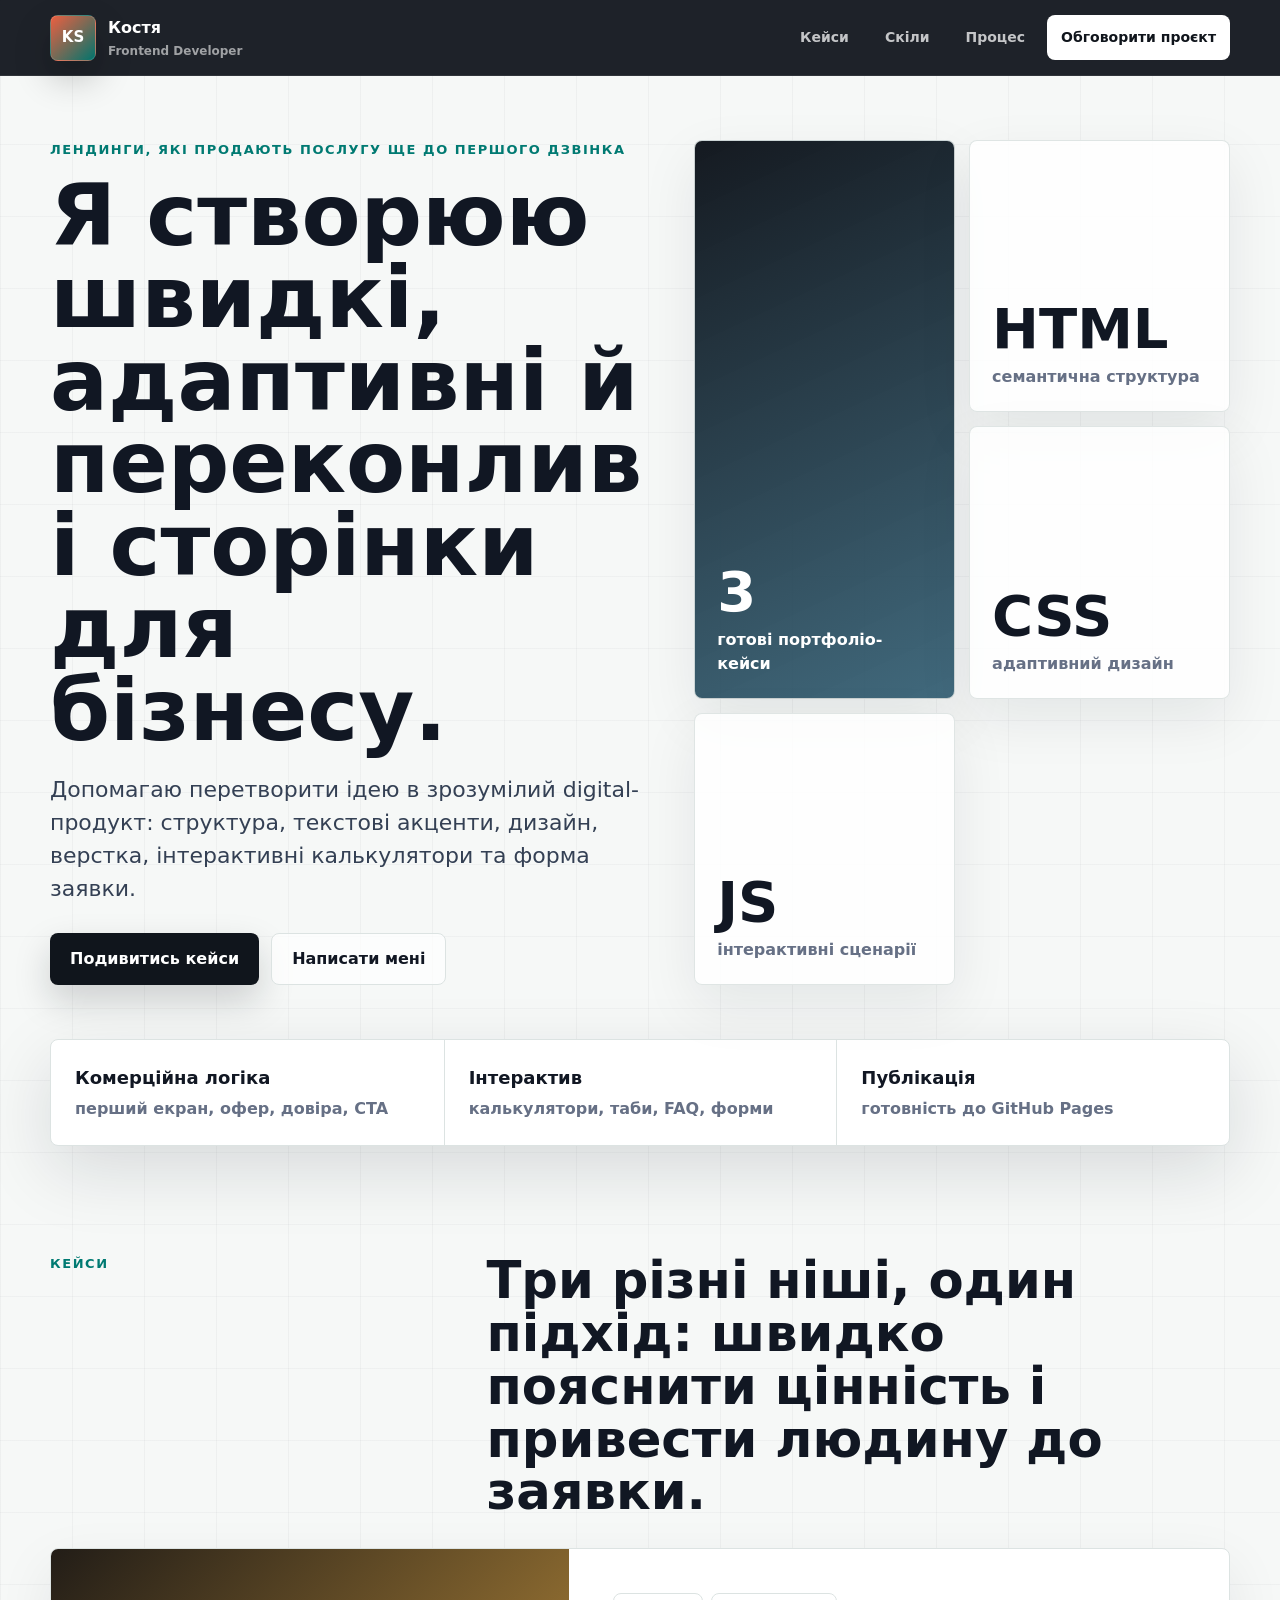
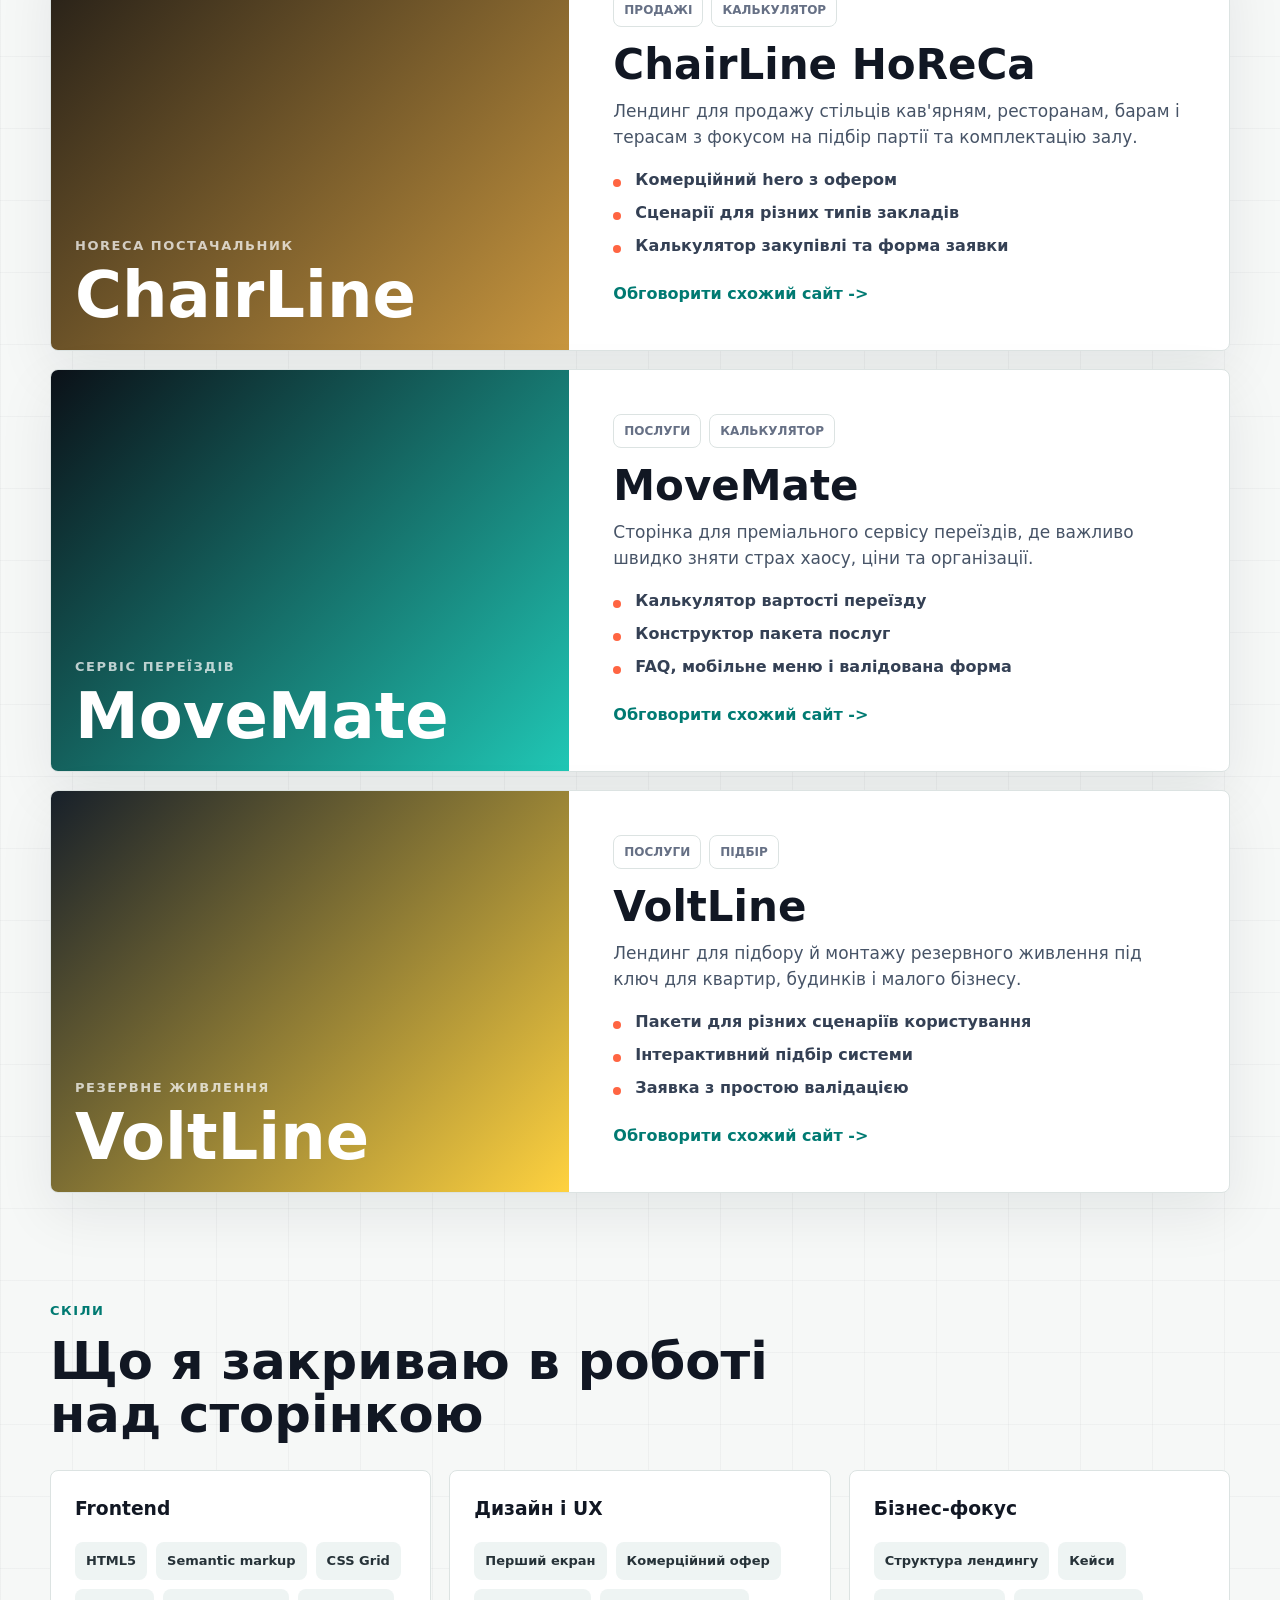
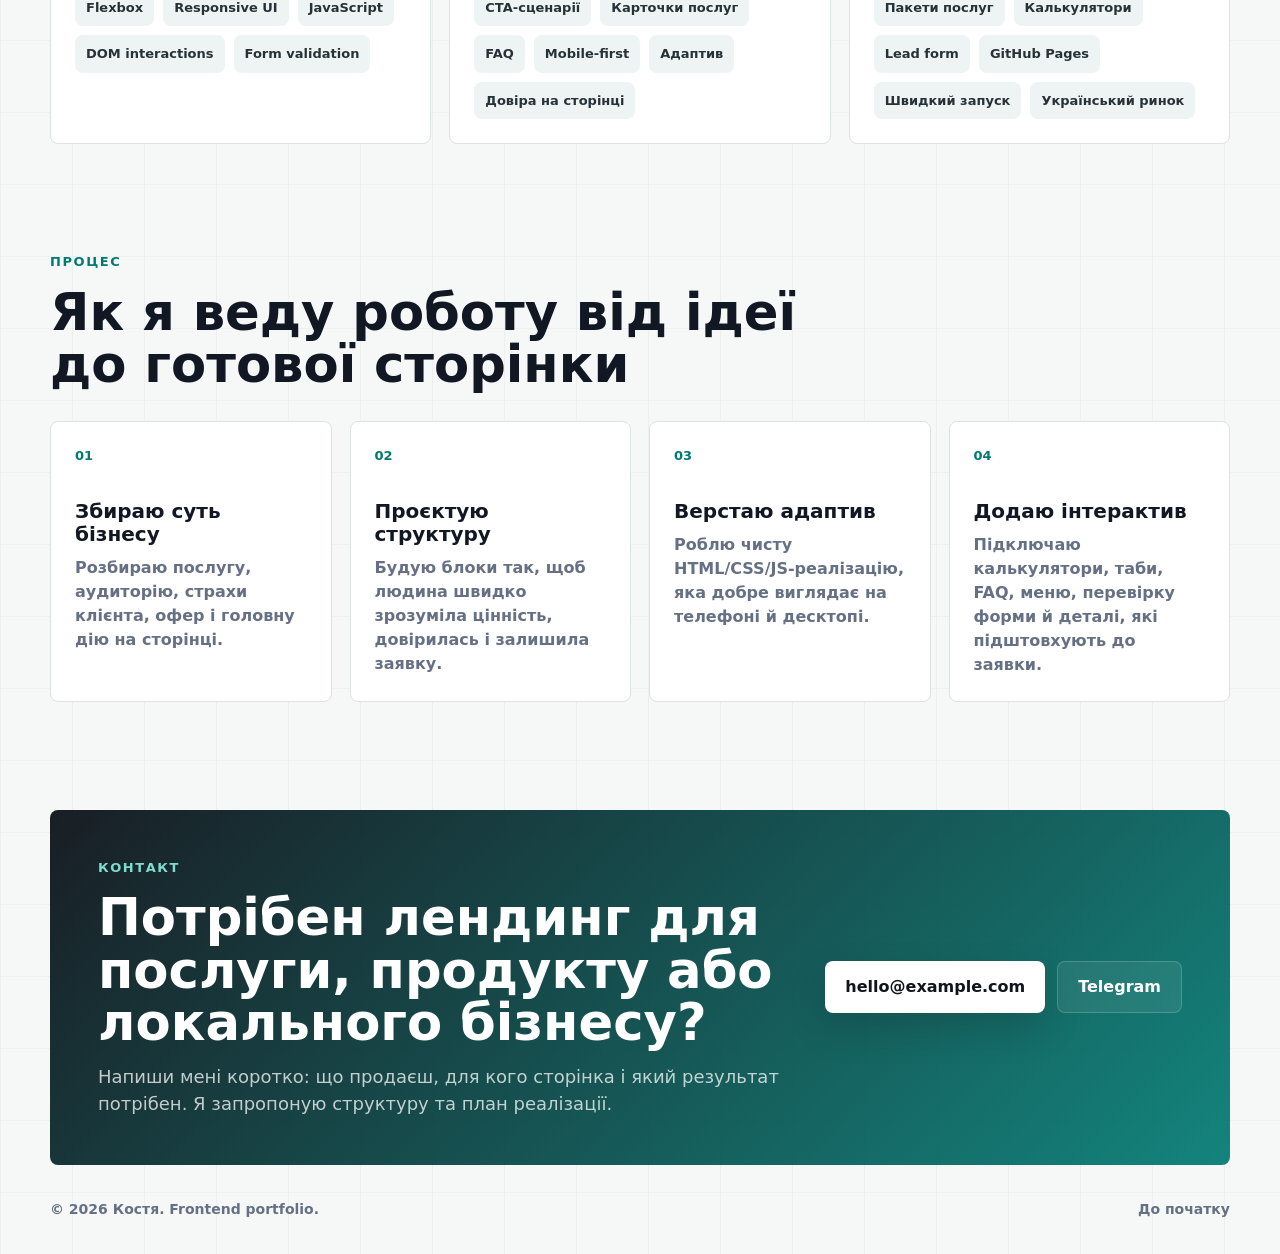
==== index.html @ 41559ac4 "Publish portfolio site" ====
<!DOCTYPE html>
<html lang="uk">
<head>
  <meta charset="UTF-8">
  <meta name="viewport" content="width=device-width, initial-scale=1.0">
  <meta name="description" content="Портфоліо frontend-розробника Кості: бізнес-лендинги, адаптивна верстка, інтерактивні блоки та кейси для українського ринку.">
  <title>Костя — frontend-розробник лендингів</title>
  <style>
    :root {
      --bg: #f6f8f7;
      --paper: #ffffff;
      --ink: #111723;
      --muted: #667085;
      --line: #dce3e2;
      --dark: #10151c;
      --teal: #007a72;
      --coral: #ff6542;
      --amber: #e6a82f;
      --blue: #315d72;
      --radius: 8px;
      --shadow: 0 24px 70px rgba(17, 23, 35, 0.13);
      --max: 1180px;
    }
    * { box-sizing: border-box; }
    html { scroll-behavior: smooth; }
    body {
      margin: 0;
      background:
        linear-gradient(90deg, rgba(17, 23, 35, 0.035) 1px, transparent 1px) 0 0 / 72px 72px,
        linear-gradient(180deg, rgba(17, 23, 35, 0.03) 1px, transparent 1px) 0 0 / 72px 72px,
        var(--bg);
      color: var(--ink);
      font-family: Inter, Segoe UI, system-ui, -apple-system, sans-serif;
      line-height: 1.5;
      overflow-x: hidden;
    }
    img { display: block; max-width: 100%; }
    a { color: inherit; text-decoration: none; }
    button { border: 0; color: inherit; cursor: pointer; font: inherit; }
    .section { width: min(var(--max), calc(100% - 32px)); margin: 0 auto; }
    .site-header {
      position: sticky; top: 0; z-index: 50;
      display: flex; align-items: center; justify-content: space-between; gap: 24px;
      min-height: 76px; padding: 0 max(16px, calc((100% - var(--max)) / 2));
      border-bottom: 1px solid rgba(255,255,255,.08);
      background: rgba(16, 21, 28, .94); color: #fff; backdrop-filter: blur(18px);
    }
    .brand { display: inline-flex; align-items: center; gap: 12px; }
    .brand-mark {
      display: grid; width: 46px; height: 46px; place-items: center;
      border: 1px solid rgba(255,255,255,.14); border-radius: var(--radius);
      background: linear-gradient(135deg, rgba(255,101,66,.92), rgba(0,122,114,.94));
      box-shadow: 0 16px 36px rgba(0,0,0,.24); font-size: 15px; font-weight: 900;
    }
    .brand-text { display: grid; gap: 2px; font-weight: 900; }
    .brand-text small { color: rgba(255,255,255,.58); font-size: 12px; font-weight: 700; }
    .site-nav { display: flex; align-items: center; gap: 8px; }
    .site-nav a {
      border-radius: var(--radius); color: rgba(255,255,255,.74);
      font-size: 14px; font-weight: 800; padding: 12px 14px;
      transition: background .18s ease, color .18s ease, transform .18s ease;
    }
    .site-nav a:hover { background: rgba(255,255,255,.08); color: #fff; transform: translateY(-1px); }
    .site-nav .nav-cta { background: #fff; color: var(--dark); }
    .nav-toggle { display: none; width: 44px; height: 44px; border: 1px solid rgba(255,255,255,.14); border-radius: var(--radius); background: rgba(255,255,255,.08); }
    .nav-toggle span { display: block; width: 18px; height: 2px; margin: 4px auto; background: #fff; }
    .hero { display: grid; grid-template-columns: minmax(0, 1.05fr) minmax(320px, .95fr); gap: 52px; align-items: center; min-height: calc(100vh - 76px); padding: 64px 0 54px; }
    .eyebrow { margin: 0 0 14px; color: var(--teal); font-size: 13px; font-weight: 900; letter-spacing: .12em; text-transform: uppercase; }
    h1, h2, h3, p { margin-top: 0; }
    h1, h2, h3 { overflow-wrap: anywhere; }
    h1 { max-width: 780px; margin-bottom: 22px; font-size: clamp(44px, 7vw, 86px); line-height: .96; letter-spacing: 0; }
    .hero-text { max-width: 680px; margin-bottom: 28px; color: #344054; font-size: clamp(18px, 2.2vw, 22px); }
    .button { display: inline-flex; align-items: center; justify-content: center; min-height: 52px; border-radius: var(--radius); font-weight: 900; padding: 0 20px; transition: transform .18s ease; }
    .button:hover { transform: translateY(-2px); }
    .button-primary { background: var(--dark); box-shadow: 0 16px 36px rgba(16,21,28,.18); color: #fff; }
    .button-secondary { border: 1px solid var(--line); background: rgba(255,255,255,.72); color: var(--ink); }
    .hero-actions, .contact-actions { display: flex; flex-wrap: wrap; gap: 12px; }
    .hero-panel { display: grid; grid-template-columns: repeat(2, minmax(0, 1fr)); gap: 14px; align-self: stretch; min-height: 520px; }
    .metric { display: grid; align-content: end; min-height: 180px; border: 1px solid rgba(220,227,226,.9); border-radius: var(--radius); background: rgba(255,255,255,.84); box-shadow: 0 20px 56px rgba(17,23,35,.08); padding: 22px; }
    .metric strong { display: block; margin-bottom: 10px; color: var(--ink); font-size: clamp(32px, 5vw, 56px); line-height: .95; }
    .metric span { color: var(--muted); font-weight: 800; }
    .metric-large { grid-row: span 2; background: linear-gradient(155deg, rgba(16,21,28,.98), rgba(49,93,114,.92)); color: #fff; }
    .metric-large strong, .metric-large span { color: #fff; }
    .intro-strip { display: grid; grid-template-columns: repeat(3, minmax(0, 1fr)); overflow: hidden; border: 1px solid var(--line); border-radius: var(--radius); background: var(--paper); box-shadow: var(--shadow); }
    .intro-strip div { padding: 24px; min-width: 0; }
    .intro-strip div + div { border-left: 1px solid var(--line); }
    .intro-strip strong, .intro-strip span { display: block; }
    .intro-strip strong { margin-bottom: 6px; font-size: 18px; }
    .intro-strip span { color: var(--muted); font-weight: 700; }
    .cases-section, .skills-section, .process-section, .contact-section { padding: 108px 0 0; }
    .section-heading { display: grid; grid-template-columns: minmax(220px, .35fr) minmax(0, .65fr); gap: 36px; align-items: start; margin-bottom: 30px; }
    .section-heading.compact { display: block; max-width: 760px; }
    .section-heading h2 { margin-bottom: 0; font-size: clamp(30px, 4vw, 52px); line-height: 1.03; }
    .case-grid { display: grid; gap: 18px; }
    .case-card { display: grid; grid-template-columns: minmax(280px, .44fr) minmax(0, .56fr); overflow: hidden; border: 1px solid var(--line); border-radius: var(--radius); background: var(--paper); box-shadow: 0 20px 56px rgba(17,23,35,.08); }
    .case-visual { min-height: 360px; padding: 24px; display: grid; align-content: end; color: #fff; background: linear-gradient(135deg, var(--case-a), var(--case-b)); }
    .case-visual span { display: block; font-size: 13px; font-weight: 900; letter-spacing: .12em; text-transform: uppercase; opacity: .72; }
    .case-visual strong { display: block; margin-top: 10px; font-size: clamp(34px, 5vw, 64px); line-height: .95; }
    .case-content { display: grid; align-content: center; padding: clamp(24px, 4vw, 44px); }
    .case-topline { display: flex; flex-wrap: wrap; gap: 8px; margin-bottom: 16px; }
    .case-topline span { border: 1px solid var(--line); border-radius: var(--radius); color: var(--muted); font-size: 12px; font-weight: 900; padding: 7px 10px; text-transform: uppercase; }
    .case-card h3 { margin-bottom: 12px; font-size: clamp(28px, 3.4vw, 42px); line-height: 1.05; }
    .case-card p { margin-bottom: 18px; color: #475467; font-size: 17px; }
    .case-list { display: grid; gap: 9px; margin: 0 0 24px; padding: 0; list-style: none; }
    .case-list li { position: relative; padding-left: 22px; color: #344054; font-weight: 700; }
    .case-list li:before { position: absolute; top: .68em; left: 0; width: 8px; height: 8px; border-radius: 999px; background: var(--coral); content: ''; }
    .case-link { width: fit-content; color: var(--teal); font-weight: 900; }
    .case-link:after { content: ' ->'; }
    .skills-layout, .process-grid { display: grid; gap: 18px; }
    .skills-layout { grid-template-columns: repeat(3, minmax(0, 1fr)); }
    .process-grid { grid-template-columns: repeat(4, minmax(0, 1fr)); }
    .skill-column, .process-grid article { min-width: 0; border: 1px solid var(--line); border-radius: var(--radius); background: var(--paper); padding: 24px; }
    .skill-tags { display: flex; flex-wrap: wrap; gap: 9px; }
    .skill-tags span { border-radius: var(--radius); background: #eef4f3; color: #263238; font-size: 13px; font-weight: 900; padding: 9px 11px; }
    .process-grid span { display: block; margin-bottom: 34px; color: var(--teal); font-size: 13px; font-weight: 900; }
    .process-grid h3 { margin-bottom: 10px; font-size: 20px; line-height: 1.15; }
    .process-grid p { margin-bottom: 0; color: var(--muted); font-weight: 700; }
    .contact-section { display: grid; grid-template-columns: minmax(0, 1fr) auto; gap: 36px; align-items: center; margin-top: 108px; padding: clamp(28px, 5vw, 48px); border-radius: var(--radius); background: linear-gradient(135deg, rgba(16,21,28,.96), rgba(0,122,114,.92)); color: #fff; }
    .contact-copy { max-width: 760px; }
    .contact-copy .eyebrow { color: #7ddbd2; }
    .contact-copy h2 { margin-bottom: 14px; font-size: clamp(30px, 4vw, 52px); line-height: 1.03; }
    .contact-copy p:last-child { margin-bottom: 0; color: rgba(255,255,255,.74); font-size: 18px; }
    .contact-section .button-primary { background: #fff; color: var(--dark); }
    .contact-section .button-secondary { border-color: rgba(255,255,255,.18); background: rgba(255,255,255,.08); color: #fff; }
    .site-footer { display: flex; align-items: center; justify-content: space-between; gap: 16px; width: min(var(--max), calc(100% - 32px)); margin: 0 auto; padding: 34px 0; color: var(--muted); font-size: 14px; font-weight: 800; }
    @media (max-width: 980px) { .hero, .section-heading, .case-card, .contact-section { grid-template-columns: 1fr; } .hero { min-height: auto; padding-top: 52px; } .hero-panel { min-height: 0; } .skills-layout, .process-grid { grid-template-columns: repeat(2, minmax(0,1fr)); } }
    @media (max-width: 760px) { .site-header { min-height: 70px; } .nav-toggle { display: block; } .site-nav { position: fixed; top: 70px; right: 16px; left: 16px; display: none; align-items: stretch; border: 1px solid rgba(255,255,255,.1); border-radius: var(--radius); background: #10151c; box-shadow: 0 28px 70px rgba(0,0,0,.32); padding: 10px; } .site-nav.is-open { display: grid; } .site-nav a { padding: 14px; } h1 { font-size: clamp(36px, 13vw, 58px); } .hero-actions .button, .contact-actions .button { width: 100%; } .hero-panel, .intro-strip, .skills-layout, .process-grid { grid-template-columns: 1fr; } .metric { min-height: 132px; } .metric-large { grid-row: auto; } .intro-strip div + div { border-top: 1px solid var(--line); border-left: 0; } .case-visual { min-height: 240px; } .cases-section, .skills-section, .process-section, .contact-section { padding-top: 72px; } .site-footer { display: grid; } }
  </style>
</head>
<body>
  <header class="site-header">
    <a class="brand" href="#top" aria-label="На початок">
      <span class="brand-mark">KS</span>
      <span class="brand-text"><span>Костя</span><small>Frontend Developer</small></span>
    </a>
    <button class="nav-toggle" type="button" aria-expanded="false" aria-controls="site-nav" aria-label="Відкрити меню"><span></span><span></span></button>
    <nav class="site-nav" id="site-nav">
      <a href="#cases">Кейси</a><a href="#skills">Скіли</a><a href="#process">Процес</a><a class="nav-cta" href="#contact">Обговорити проєкт</a>
    </nav>
  </header>
  <main id="top">
    <section class="hero section">
      <div class="hero-copy">
        <p class="eyebrow">Лендинги, які продають послугу ще до першого дзвінка</p>
        <h1>Я створюю швидкі, адаптивні й переконливі сторінки для бізнесу.</h1>
        <p class="hero-text">Допомагаю перетворити ідею в зрозумілий digital-продукт: структура, текстові акценти, дизайн, верстка, інтерактивні калькулятори та форма заявки.</p>
        <div class="hero-actions"><a class="button button-primary" href="#cases">Подивитись кейси</a><a class="button button-secondary" href="#contact">Написати мені</a></div>
      </div>
      <div class="hero-panel" aria-label="Коротка статистика портфоліо">
        <div class="metric metric-large"><strong>3</strong><span>готові портфоліо-кейси</span></div>
        <div class="metric"><strong>HTML</strong><span>семантична структура</span></div>
        <div class="metric"><strong>CSS</strong><span>адаптивний дизайн</span></div>
        <div class="metric"><strong>JS</strong><span>інтерактивні сценарії</span></div>
      </div>
    </section>
    <section class="section intro-strip" aria-label="Основні напрями роботи">
      <div><strong>Комерційна логіка</strong><span>перший екран, офер, довіра, CTA</span></div>
      <div><strong>Інтерактив</strong><span>калькулятори, таби, FAQ, форми</span></div>
      <div><strong>Публікація</strong><span>готовність до GitHub Pages</span></div>
    </section>
    <section class="section cases-section" id="cases">
      <div class="section-heading"><p class="eyebrow">Кейси</p><h2>Три різні ніші, один підхід: швидко пояснити цінність і привести людину до заявки.</h2></div>
      <div class="case-grid">
        <article class="case-card" style="--case-a:#221d17;--case-b:#c8963e"><div class="case-visual"><span>HoReCa постачальник</span><strong>ChairLine</strong></div><div class="case-content"><div class="case-topline"><span>Продажі</span><span>Калькулятор</span></div><h3>ChairLine HoReCa</h3><p>Лендинг для продажу стільців кав'ярням, ресторанам, барам і терасам з фокусом на підбір партії та комплектацію залу.</p><ul class="case-list"><li>Комерційний hero з офером</li><li>Сценарії для різних типів закладів</li><li>Калькулятор закупівлі та форма заявки</li></ul><a class="case-link" href="#contact">Обговорити схожий сайт</a></div></article>
        <article class="case-card" style="--case-a:#0b1118;--case-b:#20c7b5"><div class="case-visual"><span>Сервіс переїздів</span><strong>MoveMate</strong></div><div class="case-content"><div class="case-topline"><span>Послуги</span><span>Калькулятор</span></div><h3>MoveMate</h3><p>Сторінка для преміального сервісу переїздів, де важливо швидко зняти страх хаосу, ціни та організації.</p><ul class="case-list"><li>Калькулятор вартості переїзду</li><li>Конструктор пакета послуг</li><li>FAQ, мобільне меню і валідована форма</li></ul><a class="case-link" href="#contact">Обговорити схожий сайт</a></div></article>
        <article class="case-card" style="--case-a:#17202a;--case-b:#ffd23f"><div class="case-visual"><span>Резервне живлення</span><strong>VoltLine</strong></div><div class="case-content"><div class="case-topline"><span>Послуги</span><span>Підбір</span></div><h3>VoltLine</h3><p>Лендинг для підбору й монтажу резервного живлення під ключ для квартир, будинків і малого бізнесу.</p><ul class="case-list"><li>Пакети для різних сценаріїв користування</li><li>Інтерактивний підбір системи</li><li>Заявка з простою валідацією</li></ul><a class="case-link" href="#contact">Обговорити схожий сайт</a></div></article>
      </div>
    </section>
    <section class="section skills-section" id="skills"><div class="section-heading compact"><p class="eyebrow">Скіли</p><h2>Що я закриваю в роботі над сторінкою</h2></div><div class="skills-layout"><div class="skill-column"><h3>Frontend</h3><div class="skill-tags"><span>HTML5</span><span>Semantic markup</span><span>CSS Grid</span><span>Flexbox</span><span>Responsive UI</span><span>JavaScript</span><span>DOM interactions</span><span>Form validation</span></div></div><div class="skill-column"><h3>Дизайн і UX</h3><div class="skill-tags"><span>Перший екран</span><span>Комерційний офер</span><span>CTA-сценарії</span><span>Карточки послуг</span><span>FAQ</span><span>Mobile-first</span><span>Адаптив</span><span>Довіра на сторінці</span></div></div><div class="skill-column"><h3>Бізнес-фокус</h3><div class="skill-tags"><span>Структура лендингу</span><span>Кейси</span><span>Пакети послуг</span><span>Калькулятори</span><span>Lead form</span><span>GitHub Pages</span><span>Швидкий запуск</span><span>Український ринок</span></div></div></div></section>
    <section class="section process-section" id="process"><div class="section-heading compact"><p class="eyebrow">Процес</p><h2>Як я веду роботу від ідеї до готової сторінки</h2></div><div class="process-grid"><article><span>01</span><h3>Збираю суть бізнесу</h3><p>Розбираю послугу, аудиторію, страхи клієнта, офер і головну дію на сторінці.</p></article><article><span>02</span><h3>Проєктую структуру</h3><p>Будую блоки так, щоб людина швидко зрозуміла цінність, довірилась і залишила заявку.</p></article><article><span>03</span><h3>Верстаю адаптив</h3><p>Роблю чисту HTML/CSS/JS-реалізацію, яка добре виглядає на телефоні й десктопі.</p></article><article><span>04</span><h3>Додаю інтерактив</h3><p>Підключаю калькулятори, таби, FAQ, меню, перевірку форми й деталі, які підштовхують до заявки.</p></article></div></section>
    <section class="section contact-section" id="contact"><div class="contact-copy"><p class="eyebrow">Контакт</p><h2>Потрібен лендинг для послуги, продукту або локального бізнесу?</h2><p>Напиши мені коротко: що продаєш, для кого сторінка і який результат потрібен. Я запропоную структуру та план реалізації.</p></div><div class="contact-actions"><a class="button button-primary" href="mailto:hello@example.com">hello@example.com</a><a class="button button-secondary" href="https://t.me/username">Telegram</a></div></section>
  </main>
  <footer class="site-footer"><span>© 2026 Костя. Frontend portfolio.</span><a href="#top">До початку</a></footer>
  <script>
    const navToggle = document.querySelector('.nav-toggle');
    const siteNav = document.querySelector('.site-nav');
    if (navToggle && siteNav) {
      navToggle.addEventListener('click', () => {
        const isOpen = siteNav.classList.toggle('is-open');
        navToggle.setAttribute('aria-expanded', String(isOpen));
      });
      document.querySelectorAll('.site-nav a').forEach((link) => link.addEventListener('click', () => {
        siteNav.classList.remove('is-open');
        navToggle.setAttribute('aria-expanded', 'false');
      }));
    }
  </script>
</body>
</html>
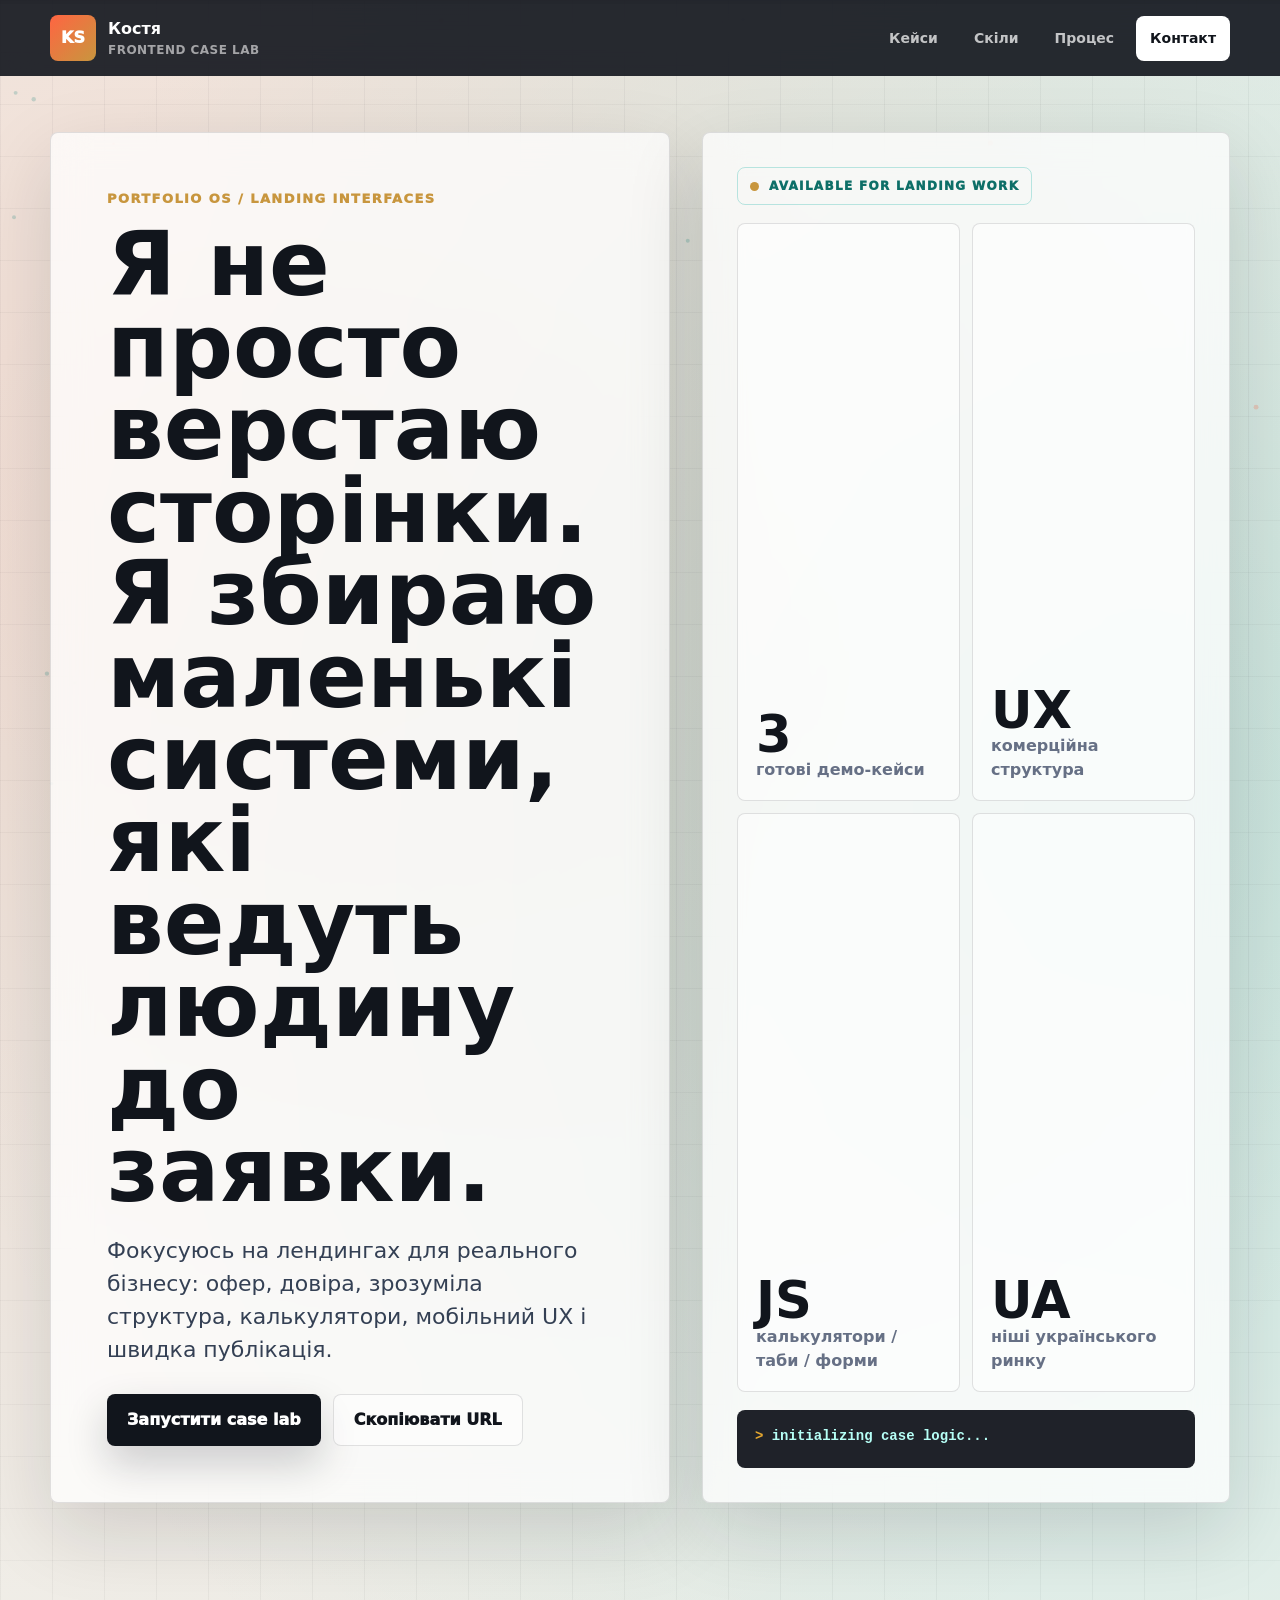
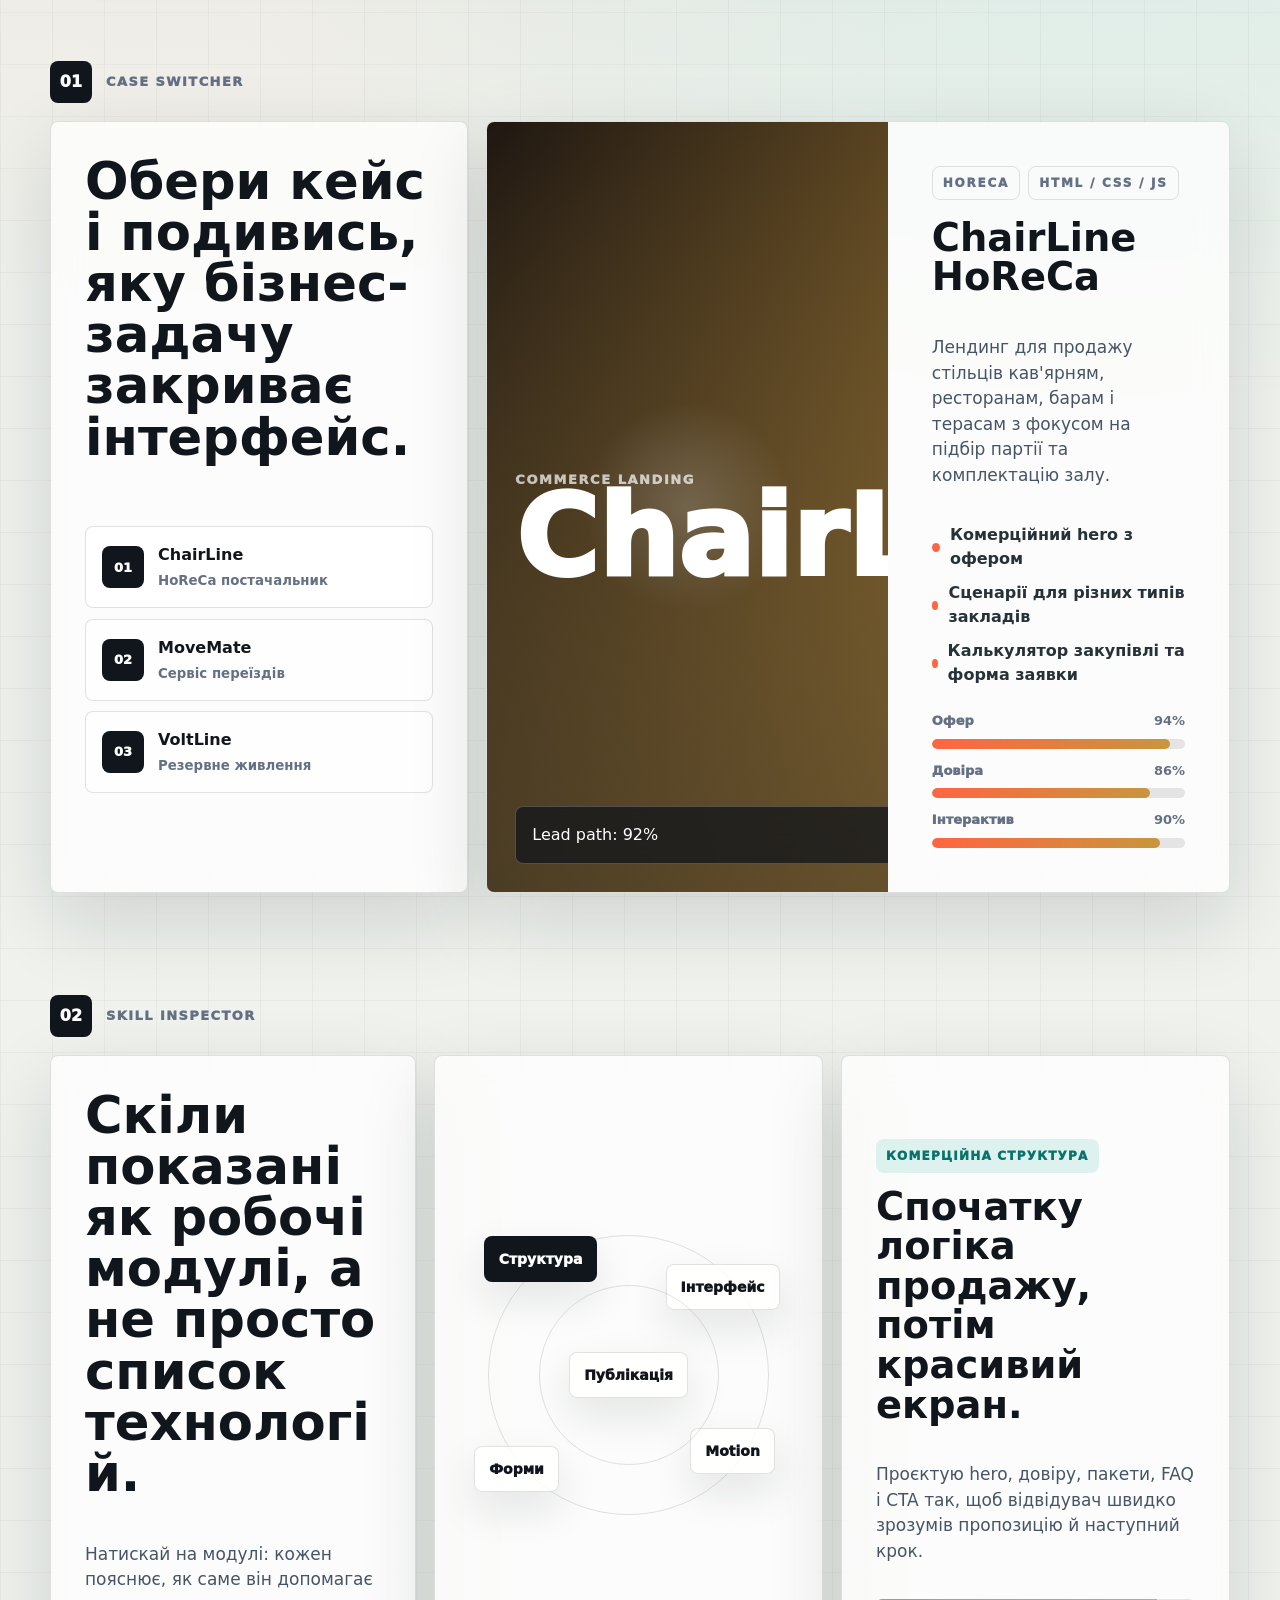
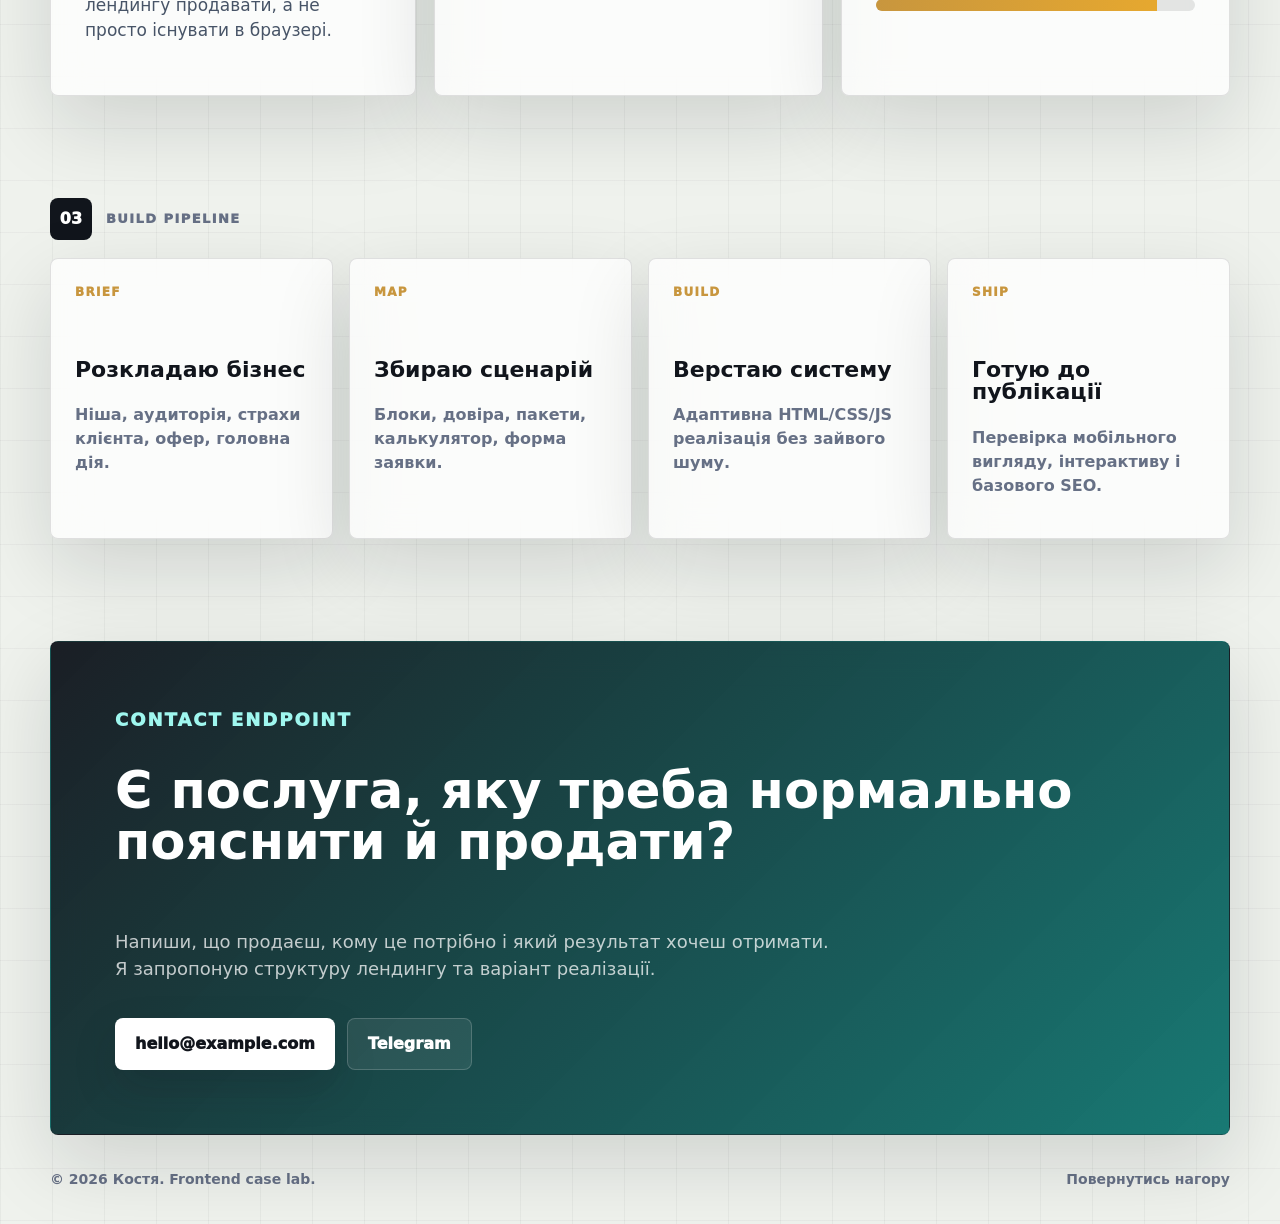
==== commit b15e21be: "Redesign portfolio as interactive case lab" ====
--- a/index.html
+++ b/index.html
@@ -1,189 +1,22 @@
 <!DOCTYPE html>
 <html lang="uk">
 <head>
-  <meta charset="UTF-8">
-  <meta name="viewport" content="width=device-width, initial-scale=1.0">
-  <meta name="description" content="Портфоліо frontend-розробника Кості: бізнес-лендинги, адаптивна верстка, інтерактивні блоки та кейси для українського ринку.">
-  <title>Костя — frontend-розробник лендингів</title>
-  <style>
-    :root {
-      --bg: #f6f8f7;
-      --paper: #ffffff;
-      --ink: #111723;
-      --muted: #667085;
-      --line: #dce3e2;
-      --dark: #10151c;
-      --teal: #007a72;
-      --coral: #ff6542;
-      --amber: #e6a82f;
-      --blue: #315d72;
-      --radius: 8px;
-      --shadow: 0 24px 70px rgba(17, 23, 35, 0.13);
-      --max: 1180px;
-    }
-    * { box-sizing: border-box; }
-    html { scroll-behavior: smooth; }
-    body {
-      margin: 0;
-      background:
-        linear-gradient(90deg, rgba(17, 23, 35, 0.035) 1px, transparent 1px) 0 0 / 72px 72px,
-        linear-gradient(180deg, rgba(17, 23, 35, 0.03) 1px, transparent 1px) 0 0 / 72px 72px,
-        var(--bg);
-      color: var(--ink);
-      font-family: Inter, Segoe UI, system-ui, -apple-system, sans-serif;
-      line-height: 1.5;
-      overflow-x: hidden;
-    }
-    img { display: block; max-width: 100%; }
-    a { color: inherit; text-decoration: none; }
-    button { border: 0; color: inherit; cursor: pointer; font: inherit; }
-    .section { width: min(var(--max), calc(100% - 32px)); margin: 0 auto; }
-    .site-header {
-      position: sticky; top: 0; z-index: 50;
-      display: flex; align-items: center; justify-content: space-between; gap: 24px;
-      min-height: 76px; padding: 0 max(16px, calc((100% - var(--max)) / 2));
-      border-bottom: 1px solid rgba(255,255,255,.08);
-      background: rgba(16, 21, 28, .94); color: #fff; backdrop-filter: blur(18px);
-    }
-    .brand { display: inline-flex; align-items: center; gap: 12px; }
-    .brand-mark {
-      display: grid; width: 46px; height: 46px; place-items: center;
-      border: 1px solid rgba(255,255,255,.14); border-radius: var(--radius);
-      background: linear-gradient(135deg, rgba(255,101,66,.92), rgba(0,122,114,.94));
-      box-shadow: 0 16px 36px rgba(0,0,0,.24); font-size: 15px; font-weight: 900;
-    }
-    .brand-text { display: grid; gap: 2px; font-weight: 900; }
-    .brand-text small { color: rgba(255,255,255,.58); font-size: 12px; font-weight: 700; }
-    .site-nav { display: flex; align-items: center; gap: 8px; }
-    .site-nav a {
-      border-radius: var(--radius); color: rgba(255,255,255,.74);
-      font-size: 14px; font-weight: 800; padding: 12px 14px;
-      transition: background .18s ease, color .18s ease, transform .18s ease;
-    }
-    .site-nav a:hover { background: rgba(255,255,255,.08); color: #fff; transform: translateY(-1px); }
-    .site-nav .nav-cta { background: #fff; color: var(--dark); }
-    .nav-toggle { display: none; width: 44px; height: 44px; border: 1px solid rgba(255,255,255,.14); border-radius: var(--radius); background: rgba(255,255,255,.08); }
-    .nav-toggle span { display: block; width: 18px; height: 2px; margin: 4px auto; background: #fff; }
-    .hero { display: grid; grid-template-columns: minmax(0, 1.05fr) minmax(320px, .95fr); gap: 52px; align-items: center; min-height: calc(100vh - 76px); padding: 64px 0 54px; }
-    .eyebrow { margin: 0 0 14px; color: var(--teal); font-size: 13px; font-weight: 900; letter-spacing: .12em; text-transform: uppercase; }
-    h1, h2, h3, p { margin-top: 0; }
-    h1, h2, h3 { overflow-wrap: anywhere; }
-    h1 { max-width: 780px; margin-bottom: 22px; font-size: clamp(44px, 7vw, 86px); line-height: .96; letter-spacing: 0; }
-    .hero-text { max-width: 680px; margin-bottom: 28px; color: #344054; font-size: clamp(18px, 2.2vw, 22px); }
-    .button { display: inline-flex; align-items: center; justify-content: center; min-height: 52px; border-radius: var(--radius); font-weight: 900; padding: 0 20px; transition: transform .18s ease; }
-    .button:hover { transform: translateY(-2px); }
-    .button-primary { background: var(--dark); box-shadow: 0 16px 36px rgba(16,21,28,.18); color: #fff; }
-    .button-secondary { border: 1px solid var(--line); background: rgba(255,255,255,.72); color: var(--ink); }
-    .hero-actions, .contact-actions { display: flex; flex-wrap: wrap; gap: 12px; }
-    .hero-panel { display: grid; grid-template-columns: repeat(2, minmax(0, 1fr)); gap: 14px; align-self: stretch; min-height: 520px; }
-    .metric { display: grid; align-content: end; min-height: 180px; border: 1px solid rgba(220,227,226,.9); border-radius: var(--radius); background: rgba(255,255,255,.84); box-shadow: 0 20px 56px rgba(17,23,35,.08); padding: 22px; }
-    .metric strong { display: block; margin-bottom: 10px; color: var(--ink); font-size: clamp(32px, 5vw, 56px); line-height: .95; }
-    .metric span { color: var(--muted); font-weight: 800; }
-    .metric-large { grid-row: span 2; background: linear-gradient(155deg, rgba(16,21,28,.98), rgba(49,93,114,.92)); color: #fff; }
-    .metric-large strong, .metric-large span { color: #fff; }
-    .intro-strip { display: grid; grid-template-columns: repeat(3, minmax(0, 1fr)); overflow: hidden; border: 1px solid var(--line); border-radius: var(--radius); background: var(--paper); box-shadow: var(--shadow); }
-    .intro-strip div { padding: 24px; min-width: 0; }
-    .intro-strip div + div { border-left: 1px solid var(--line); }
-    .intro-strip strong, .intro-strip span { display: block; }
-    .intro-strip strong { margin-bottom: 6px; font-size: 18px; }
-    .intro-strip span { color: var(--muted); font-weight: 700; }
-    .cases-section, .skills-section, .process-section, .contact-section { padding: 108px 0 0; }
-    .section-heading { display: grid; grid-template-columns: minmax(220px, .35fr) minmax(0, .65fr); gap: 36px; align-items: start; margin-bottom: 30px; }
-    .section-heading.compact { display: block; max-width: 760px; }
-    .section-heading h2 { margin-bottom: 0; font-size: clamp(30px, 4vw, 52px); line-height: 1.03; }
-    .case-grid { display: grid; gap: 18px; }
-    .case-card { display: grid; grid-template-columns: minmax(280px, .44fr) minmax(0, .56fr); overflow: hidden; border: 1px solid var(--line); border-radius: var(--radius); background: var(--paper); box-shadow: 0 20px 56px rgba(17,23,35,.08); }
-    .case-visual { min-height: 360px; padding: 24px; display: grid; align-content: end; color: #fff; background: linear-gradient(135deg, var(--case-a), var(--case-b)); }
-    .case-visual span { display: block; font-size: 13px; font-weight: 900; letter-spacing: .12em; text-transform: uppercase; opacity: .72; }
-    .case-visual strong { display: block; margin-top: 10px; font-size: clamp(34px, 5vw, 64px); line-height: .95; }
-    .case-content { display: grid; align-content: center; padding: clamp(24px, 4vw, 44px); }
-    .case-topline { display: flex; flex-wrap: wrap; gap: 8px; margin-bottom: 16px; }
-    .case-topline span { border: 1px solid var(--line); border-radius: var(--radius); color: var(--muted); font-size: 12px; font-weight: 900; padding: 7px 10px; text-transform: uppercase; }
-    .case-card h3 { margin-bottom: 12px; font-size: clamp(28px, 3.4vw, 42px); line-height: 1.05; }
-    .case-card p { margin-bottom: 18px; color: #475467; font-size: 17px; }
-    .case-list { display: grid; gap: 9px; margin: 0 0 24px; padding: 0; list-style: none; }
-    .case-list li { position: relative; padding-left: 22px; color: #344054; font-weight: 700; }
-    .case-list li:before { position: absolute; top: .68em; left: 0; width: 8px; height: 8px; border-radius: 999px; background: var(--coral); content: ''; }
-    .case-link { width: fit-content; color: var(--teal); font-weight: 900; }
-    .case-link:after { content: ' ->'; }
-    .skills-layout, .process-grid { display: grid; gap: 18px; }
-    .skills-layout { grid-template-columns: repeat(3, minmax(0, 1fr)); }
-    .process-grid { grid-template-columns: repeat(4, minmax(0, 1fr)); }
-    .skill-column, .process-grid article { min-width: 0; border: 1px solid var(--line); border-radius: var(--radius); background: var(--paper); padding: 24px; }
-    .skill-tags { display: flex; flex-wrap: wrap; gap: 9px; }
-    .skill-tags span { border-radius: var(--radius); background: #eef4f3; color: #263238; font-size: 13px; font-weight: 900; padding: 9px 11px; }
-    .process-grid span { display: block; margin-bottom: 34px; color: var(--teal); font-size: 13px; font-weight: 900; }
-    .process-grid h3 { margin-bottom: 10px; font-size: 20px; line-height: 1.15; }
-    .process-grid p { margin-bottom: 0; color: var(--muted); font-weight: 700; }
-    .contact-section { display: grid; grid-template-columns: minmax(0, 1fr) auto; gap: 36px; align-items: center; margin-top: 108px; padding: clamp(28px, 5vw, 48px); border-radius: var(--radius); background: linear-gradient(135deg, rgba(16,21,28,.96), rgba(0,122,114,.92)); color: #fff; }
-    .contact-copy { max-width: 760px; }
-    .contact-copy .eyebrow { color: #7ddbd2; }
-    .contact-copy h2 { margin-bottom: 14px; font-size: clamp(30px, 4vw, 52px); line-height: 1.03; }
-    .contact-copy p:last-child { margin-bottom: 0; color: rgba(255,255,255,.74); font-size: 18px; }
-    .contact-section .button-primary { background: #fff; color: var(--dark); }
-    .contact-section .button-secondary { border-color: rgba(255,255,255,.18); background: rgba(255,255,255,.08); color: #fff; }
-    .site-footer { display: flex; align-items: center; justify-content: space-between; gap: 16px; width: min(var(--max), calc(100% - 32px)); margin: 0 auto; padding: 34px 0; color: var(--muted); font-size: 14px; font-weight: 800; }
-    @media (max-width: 980px) { .hero, .section-heading, .case-card, .contact-section { grid-template-columns: 1fr; } .hero { min-height: auto; padding-top: 52px; } .hero-panel { min-height: 0; } .skills-layout, .process-grid { grid-template-columns: repeat(2, minmax(0,1fr)); } }
-    @media (max-width: 760px) { .site-header { min-height: 70px; } .nav-toggle { display: block; } .site-nav { position: fixed; top: 70px; right: 16px; left: 16px; display: none; align-items: stretch; border: 1px solid rgba(255,255,255,.1); border-radius: var(--radius); background: #10151c; box-shadow: 0 28px 70px rgba(0,0,0,.32); padding: 10px; } .site-nav.is-open { display: grid; } .site-nav a { padding: 14px; } h1 { font-size: clamp(36px, 13vw, 58px); } .hero-actions .button, .contact-actions .button { width: 100%; } .hero-panel, .intro-strip, .skills-layout, .process-grid { grid-template-columns: 1fr; } .metric { min-height: 132px; } .metric-large { grid-row: auto; } .intro-strip div + div { border-top: 1px solid var(--line); border-left: 0; } .case-visual { min-height: 240px; } .cases-section, .skills-section, .process-section, .contact-section { padding-top: 72px; } .site-footer { display: grid; } }
-  </style>
+<meta charset="UTF-8">
+<meta name="viewport" content="width=device-width, initial-scale=1.0">
+<meta name="description" content="Костя - frontend-розробник. Інтерактивне портфоліо з бізнес-лендингами, JS-сценаріями та адаптивною версткою.">
+<title>Костя - frontend case lab</title>
+<style>
+:root{--bg:#eff2ed;--ink:#11151c;--muted:#667085;--paper:rgba(255,255,255,.74);--line:rgba(17,21,28,.12);--dark:#11151c;--accent:#00a99d;--accent2:#ff6542;--accent3:#e6a82f;--a:#132826;--b:#d09a3d;--radius:8px;--max:1180px;--shadow:0 28px 80px rgba(17,21,28,.14)}*{box-sizing:border-box}html{scroll-behavior:smooth}body{margin:0;background:linear-gradient(90deg,rgba(17,21,28,.045) 1px,transparent 1px) 0 0/52px 52px,linear-gradient(180deg,rgba(17,21,28,.035) 1px,transparent 1px) 0 0/52px 52px,radial-gradient(circle at 12% 12%,rgba(255,101,66,.16),transparent 34%),radial-gradient(circle at 88% 18%,rgba(0,169,157,.18),transparent 32%),var(--bg);color:var(--ink);font-family:Inter,Segoe UI,system-ui,sans-serif;line-height:1.5;overflow-x:hidden}a{color:inherit;text-decoration:none}button{border:0;color:inherit;cursor:pointer;font:inherit}.bg{position:fixed;inset:0;z-index:-1;opacity:.58}.meter{position:fixed;inset:0 0 auto;z-index:100;height:4px;background:rgba(17,21,28,.08)}.meter span{display:block;width:0;height:100%;background:linear-gradient(90deg,var(--accent2),var(--accent),var(--accent3))}.section{width:min(var(--max),calc(100% - 32px));margin:0 auto}.topbar{position:sticky;top:0;z-index:80;display:flex;align-items:center;justify-content:space-between;gap:20px;min-height:76px;padding:0 max(16px,calc((100% - var(--max))/2));background:rgba(17,21,28,.9);color:#fff;backdrop-filter:blur(18px)}.brand{display:inline-flex;align-items:center;gap:12px}.mark{display:grid;width:46px;height:46px;place-items:center;border-radius:var(--radius);background:linear-gradient(135deg,var(--accent2),var(--accent));font-weight:950}.brand strong,.brand small{display:block}.brand small{color:rgba(255,255,255,.58);font-size:12px;font-weight:800;text-transform:uppercase;letter-spacing:.04em}.nav{display:flex;gap:8px}.nav a{min-height:44px;border-radius:var(--radius);color:rgba(255,255,255,.72);font-size:14px;font-weight:850;padding:12px 14px}.nav a:hover,.nav a.active{background:rgba(255,255,255,.08);color:#fff}.nav .cta{background:#fff;color:var(--dark)}.menu{display:none;width:44px;height:44px;border:1px solid rgba(255,255,255,.16);border-radius:var(--radius);background:rgba(255,255,255,.08)}.menu span{display:block;width:18px;height:2px;margin:4px auto;background:#fff}.hero{display:grid;grid-template-columns:minmax(0,1.08fr) minmax(320px,.92fr);gap:32px;align-items:stretch;min-height:calc(100vh - 76px);padding:56px 0}.card{border:1px solid var(--line);border-radius:var(--radius);background:var(--paper);box-shadow:var(--shadow);backdrop-filter:blur(18px)}.hero-copy{display:grid;align-content:end;min-height:620px;padding:clamp(26px,5vw,56px)}.eyebrow,.kicker p,.status,.meta{text-transform:uppercase;letter-spacing:.11em}.eyebrow{margin:0 0 14px;color:var(--accent);font-size:13px;font-weight:950}h1,h2,h3,p{margin-top:0}h1,h2,h3{overflow-wrap:anywhere}h1{max-width:850px;margin-bottom:22px;font-size:clamp(44px,7vw,96px);line-height:.92}h2{font-size:clamp(32px,4vw,58px);line-height:1}h3{font-size:clamp(24px,3vw,42px);line-height:1.03}.hero-text{max-width:720px;margin-bottom:28px;color:#344054;font-size:clamp(18px,2.1vw,22px)}.actions{display:flex;flex-wrap:wrap;gap:12px}.btn{display:inline-flex;align-items:center;justify-content:center;min-height:52px;border-radius:var(--radius);font-weight:950;padding:0 20px}.btn.primary{background:var(--dark);color:#fff;box-shadow:0 18px 42px rgba(17,21,28,.2)}.btn.ghost{border:1px solid var(--line);background:rgba(255,255,255,.5)}.mission{display:grid;grid-template-rows:auto 1fr auto;gap:18px;min-height:620px;padding:clamp(22px,3vw,34px)}.status{display:inline-flex;align-items:center;gap:10px;width:fit-content;border:1px solid rgba(0,169,157,.26);border-radius:var(--radius);color:#0d6f68;font-size:12px;font-weight:950;padding:9px 12px}.dot{width:9px;height:9px;border-radius:50%;background:var(--accent);box-shadow:0 0 0 0 rgba(0,169,157,.42);animation:pulse 1.6s infinite}@keyframes pulse{70%{box-shadow:0 0 0 12px rgba(0,169,157,0)}}.grid{display:grid;grid-template-columns:repeat(2,minmax(0,1fr));gap:12px}.grid div{display:grid;align-content:end;min-height:160px;border:1px solid var(--line);border-radius:var(--radius);background:rgba(255,255,255,.56);padding:18px}.grid strong{font-size:clamp(32px,4vw,58px);line-height:.92}.grid span{color:var(--muted);font-weight:850}.console{min-height:58px;border-radius:var(--radius);background:rgba(17,21,28,.94);color:#b6fff6;font:700 14px Consolas,monospace;padding:18px}.console:before{content:'> ';color:var(--accent3)}.block{padding-top:102px}.kicker{display:flex;align-items:center;gap:14px;margin-bottom:18px}.kicker span{display:grid;width:42px;height:42px;place-items:center;border-radius:var(--radius);background:var(--dark);color:#fff;font-weight:950}.kicker p{margin:0;color:var(--muted);font-size:13px;font-weight:950}.stage{display:grid;grid-template-columns:minmax(280px,.36fr) minmax(0,.64fr);gap:18px}.side{display:grid;align-content:start;gap:22px;padding:clamp(22px,4vw,34px)}.tabs{display:grid;gap:10px}.tab{display:grid;grid-template-columns:auto 1fr;gap:4px 14px;align-items:center;border:1px solid var(--line);border-radius:var(--radius);background:rgba(255,255,255,.52);padding:16px;text-align:left}.tab:hover,.tab.on{background:rgba(255,255,255,.9);transform:translateY(-1px)}.tab span{grid-row:span 2;display:grid;width:42px;height:42px;place-items:center;border-radius:var(--radius);background:var(--dark);color:#fff;font-size:13px;font-weight:950}.tab small{color:var(--muted);font-weight:800}.viewer{display:grid;grid-template-columns:minmax(260px,.54fr) minmax(0,.46fr);overflow:hidden}.visual{position:relative;min-height:620px;display:grid;align-content:end;padding:28px;background:linear-gradient(135deg,var(--a),var(--b));color:#fff;overflow:hidden}.visual:before{position:absolute;inset:0;background:linear-gradient(180deg,transparent,rgba(17,21,28,.54)),radial-gradient(circle at var(--mx,50%) var(--my,50%),rgba(255,255,255,.25),transparent 24%);content:''}.visual>*{position:relative}.visual .type{font-size:13px;font-weight:950;letter-spacing:.12em;text-transform:uppercase;opacity:.7}.visual .big{font-size:clamp(52px,9vw,112px);line-height:.86;font-weight:950}.glass{display:flex;justify-content:space-between;gap:14px;margin-top:220px;border:1px solid rgba(255,255,255,.22);border-radius:var(--radius);background:rgba(17,21,28,.74);padding:16px;backdrop-filter:blur(14px)}.details{display:grid;align-content:center;padding:clamp(24px,4vw,44px)}.meta{display:flex;flex-wrap:wrap;gap:8px;margin-bottom:18px}.meta span{border:1px solid var(--line);border-radius:var(--radius);color:var(--muted);font-size:12px;font-weight:950;padding:7px 10px}.details p{color:#475467;font-size:17px}.focus{display:grid;gap:10px;margin:18px 0 24px}.focus span{display:flex;align-items:center;gap:10px;color:#263238;font-weight:850}.focus span:before{width:9px;height:9px;border-radius:50%;background:var(--accent2);content:''}.bars{display:grid;gap:12px}.bar{display:grid;gap:8px}.bar label{display:flex;justify-content:space-between;color:var(--muted);font-size:13px;font-weight:950}.bar i{height:10px;border-radius:99px;background:rgba(17,21,28,.1);overflow:hidden}.bar i:after{display:block;width:var(--v);height:100%;border-radius:inherit;background:linear-gradient(90deg,var(--accent2),var(--accent));content:''}.skills{display:grid;grid-template-columns:minmax(240px,.32fr) minmax(280px,.34fr) minmax(280px,.34fr);gap:18px}.skillcopy,.inspector{display:grid;align-content:center;min-height:420px;padding:clamp(24px,4vw,34px)}.skillcopy p,.inspector p{color:#475467;font-size:17px}.orbit{position:relative;display:grid;min-height:420px;place-items:center;overflow:hidden}.orbit:before,.orbit:after{position:absolute;border:1px solid rgba(17,21,28,.12);border-radius:50%;content:''}.orbit:before{width:min(72%,300px);aspect-ratio:1}.orbit:after{width:min(46%,190px);aspect-ratio:1}.node{position:absolute;min-height:46px;border:1px solid var(--line);border-radius:var(--radius);background:rgba(255,255,255,.78);box-shadow:0 18px 42px rgba(17,21,28,.1);font-size:14px;font-weight:950;padding:0 14px}.node:nth-child(1){transform:translate(-88px,-116px)}.node:nth-child(2){transform:translate(94px,-88px)}.node:nth-child(3){transform:translate(104px,76px)}.node:nth-child(4){transform:translate(-112px,94px)}.node:nth-child(5){transform:translate(0,0)}.node:hover,.node.on{background:var(--dark);color:#fff}.inspector .label{width:fit-content;margin-bottom:14px;border-radius:var(--radius);background:rgba(0,169,157,.12);color:#0b726b;font-size:12px;font-weight:950;letter-spacing:.1em;padding:8px 10px;text-transform:uppercase}.inspector .meterline{height:12px;margin-top:18px;border-radius:99px;background:rgba(17,21,28,.1);overflow:hidden}.inspector .meterline span{display:block;width:var(--v);height:100%;background:linear-gradient(90deg,var(--accent),var(--accent3))}.pipeline{display:grid;grid-template-columns:repeat(4,minmax(0,1fr));gap:16px}.step{min-height:270px;padding:24px}.step span{display:block;margin-bottom:58px;color:var(--accent);font-size:12px;font-weight:950;text-transform:uppercase;letter-spacing:.11em}.step h3{font-size:22px}.step p{color:var(--muted);font-weight:800}.contact{display:grid;gap:18px;min-height:440px;align-content:center;padding:clamp(28px,6vw,64px);background:linear-gradient(135deg,rgba(17,21,28,.96),rgba(0,108,102,.9));color:#fff}.contact .eyebrow{color:#9ff7ef}.contact p{max-width:720px;color:rgba(255,255,255,.74);font-size:18px}.contact .primary{background:#fff;color:var(--dark)}.contact .ghost{border-color:rgba(255,255,255,.18);background:rgba(255,255,255,.08);color:#fff}.foot{display:flex;justify-content:space-between;gap:16px;width:min(var(--max),calc(100% - 32px));margin:0 auto;padding:34px 0;color:var(--muted);font-size:14px;font-weight:850}.reveal{opacity:0;transform:translateY(18px)}.reveal.show{opacity:1;transform:translateY(0);transition:.56s ease}@media(max-width:1060px){.hero,.stage,.viewer,.skills{grid-template-columns:1fr}.hero-copy,.mission,.visual,.skillcopy,.orbit,.inspector{min-height:auto}.mission{min-height:520px}.visual{height:460px}.pipeline{grid-template-columns:repeat(2,1fr)}}@media(max-width:760px){.topbar{min-height:70px}.brand small{display:none}.menu{display:block}.nav{position:fixed;top:70px;right:16px;left:16px;display:none;align-items:stretch;border-radius:var(--radius);background:#10151c;box-shadow:0 28px 70px rgba(0,0,0,.32);padding:10px}.nav.open{display:grid}.hero{min-height:auto;padding:34px 0}.hero-copy{padding:24px}h1{font-size:clamp(38px,13vw,60px)}h2{font-size:clamp(30px,10vw,44px)}.actions .btn{width:100%}.grid,.pipeline{grid-template-columns:1fr}.grid div,.step{min-height:150px}.block{padding-top:72px}.visual{height:320px}.glass{align-items:flex-start;flex-direction:column;margin-top:130px}.orbit{min-height:360px}.node{font-size:12px;padding:0 10px}.foot{display:grid}}@media(max-width:420px){.section,.foot{width:min(100% - 24px,var(--max))}.tab{grid-template-columns:1fr}.tab span{grid-row:auto}}
+</style>
 </head>
 <body>
-  <header class="site-header">
-    <a class="brand" href="#top" aria-label="На початок">
-      <span class="brand-mark">KS</span>
-      <span class="brand-text"><span>Костя</span><small>Frontend Developer</small></span>
-    </a>
-    <button class="nav-toggle" type="button" aria-expanded="false" aria-controls="site-nav" aria-label="Відкрити меню"><span></span><span></span></button>
-    <nav class="site-nav" id="site-nav">
-      <a href="#cases">Кейси</a><a href="#skills">Скіли</a><a href="#process">Процес</a><a class="nav-cta" href="#contact">Обговорити проєкт</a>
-    </nav>
-  </header>
-  <main id="top">
-    <section class="hero section">
-      <div class="hero-copy">
-        <p class="eyebrow">Лендинги, які продають послугу ще до першого дзвінка</p>
-        <h1>Я створюю швидкі, адаптивні й переконливі сторінки для бізнесу.</h1>
-        <p class="hero-text">Допомагаю перетворити ідею в зрозумілий digital-продукт: структура, текстові акценти, дизайн, верстка, інтерактивні калькулятори та форма заявки.</p>
-        <div class="hero-actions"><a class="button button-primary" href="#cases">Подивитись кейси</a><a class="button button-secondary" href="#contact">Написати мені</a></div>
-      </div>
-      <div class="hero-panel" aria-label="Коротка статистика портфоліо">
-        <div class="metric metric-large"><strong>3</strong><span>готові портфоліо-кейси</span></div>
-        <div class="metric"><strong>HTML</strong><span>семантична структура</span></div>
-        <div class="metric"><strong>CSS</strong><span>адаптивний дизайн</span></div>
-        <div class="metric"><strong>JS</strong><span>інтерактивні сценарії</span></div>
-      </div>
-    </section>
-    <section class="section intro-strip" aria-label="Основні напрями роботи">
-      <div><strong>Комерційна логіка</strong><span>перший екран, офер, довіра, CTA</span></div>
-      <div><strong>Інтерактив</strong><span>калькулятори, таби, FAQ, форми</span></div>
-      <div><strong>Публікація</strong><span>готовність до GitHub Pages</span></div>
-    </section>
-    <section class="section cases-section" id="cases">
-      <div class="section-heading"><p class="eyebrow">Кейси</p><h2>Три різні ніші, один підхід: швидко пояснити цінність і привести людину до заявки.</h2></div>
-      <div class="case-grid">
-        <article class="case-card" style="--case-a:#221d17;--case-b:#c8963e"><div class="case-visual"><span>HoReCa постачальник</span><strong>ChairLine</strong></div><div class="case-content"><div class="case-topline"><span>Продажі</span><span>Калькулятор</span></div><h3>ChairLine HoReCa</h3><p>Лендинг для продажу стільців кав'ярням, ресторанам, барам і терасам з фокусом на підбір партії та комплектацію залу.</p><ul class="case-list"><li>Комерційний hero з офером</li><li>Сценарії для різних типів закладів</li><li>Калькулятор закупівлі та форма заявки</li></ul><a class="case-link" href="#contact">Обговорити схожий сайт</a></div></article>
-        <article class="case-card" style="--case-a:#0b1118;--case-b:#20c7b5"><div class="case-visual"><span>Сервіс переїздів</span><strong>MoveMate</strong></div><div class="case-content"><div class="case-topline"><span>Послуги</span><span>Калькулятор</span></div><h3>MoveMate</h3><p>Сторінка для преміального сервісу переїздів, де важливо швидко зняти страх хаосу, ціни та організації.</p><ul class="case-list"><li>Калькулятор вартості переїзду</li><li>Конструктор пакета послуг</li><li>FAQ, мобільне меню і валідована форма</li></ul><a class="case-link" href="#contact">Обговорити схожий сайт</a></div></article>
-        <article class="case-card" style="--case-a:#17202a;--case-b:#ffd23f"><div class="case-visual"><span>Резервне живлення</span><strong>VoltLine</strong></div><div class="case-content"><div class="case-topline"><span>Послуги</span><span>Підбір</span></div><h3>VoltLine</h3><p>Лендинг для підбору й монтажу резервного живлення під ключ для квартир, будинків і малого бізнесу.</p><ul class="case-list"><li>Пакети для різних сценаріїв користування</li><li>Інтерактивний підбір системи</li><li>Заявка з простою валідацією</li></ul><a class="case-link" href="#contact">Обговорити схожий сайт</a></div></article>
-      </div>
-    </section>
-    <section class="section skills-section" id="skills"><div class="section-heading compact"><p class="eyebrow">Скіли</p><h2>Що я закриваю в роботі над сторінкою</h2></div><div class="skills-layout"><div class="skill-column"><h3>Frontend</h3><div class="skill-tags"><span>HTML5</span><span>Semantic markup</span><span>CSS Grid</span><span>Flexbox</span><span>Responsive UI</span><span>JavaScript</span><span>DOM interactions</span><span>Form validation</span></div></div><div class="skill-column"><h3>Дизайн і UX</h3><div class="skill-tags"><span>Перший екран</span><span>Комерційний офер</span><span>CTA-сценарії</span><span>Карточки послуг</span><span>FAQ</span><span>Mobile-first</span><span>Адаптив</span><span>Довіра на сторінці</span></div></div><div class="skill-column"><h3>Бізнес-фокус</h3><div class="skill-tags"><span>Структура лендингу</span><span>Кейси</span><span>Пакети послуг</span><span>Калькулятори</span><span>Lead form</span><span>GitHub Pages</span><span>Швидкий запуск</span><span>Український ринок</span></div></div></div></section>
-    <section class="section process-section" id="process"><div class="section-heading compact"><p class="eyebrow">Процес</p><h2>Як я веду роботу від ідеї до готової сторінки</h2></div><div class="process-grid"><article><span>01</span><h3>Збираю суть бізнесу</h3><p>Розбираю послугу, аудиторію, страхи клієнта, офер і головну дію на сторінці.</p></article><article><span>02</span><h3>Проєктую структуру</h3><p>Будую блоки так, щоб людина швидко зрозуміла цінність, довірилась і залишила заявку.</p></article><article><span>03</span><h3>Верстаю адаптив</h3><p>Роблю чисту HTML/CSS/JS-реалізацію, яка добре виглядає на телефоні й десктопі.</p></article><article><span>04</span><h3>Додаю інтерактив</h3><p>Підключаю калькулятори, таби, FAQ, меню, перевірку форми й деталі, які підштовхують до заявки.</p></article></div></section>
-    <section class="section contact-section" id="contact"><div class="contact-copy"><p class="eyebrow">Контакт</p><h2>Потрібен лендинг для послуги, продукту або локального бізнесу?</h2><p>Напиши мені коротко: що продаєш, для кого сторінка і який результат потрібен. Я запропоную структуру та план реалізації.</p></div><div class="contact-actions"><a class="button button-primary" href="mailto:hello@example.com">hello@example.com</a><a class="button button-secondary" href="https://t.me/username">Telegram</a></div></section>
-  </main>
-  <footer class="site-footer"><span>© 2026 Костя. Frontend portfolio.</span><a href="#top">До початку</a></footer>
-  <script>
-    const navToggle = document.querySelector('.nav-toggle');
-    const siteNav = document.querySelector('.site-nav');
-    if (navToggle && siteNav) {
-      navToggle.addEventListener('click', () => {
-        const isOpen = siteNav.classList.toggle('is-open');
-        navToggle.setAttribute('aria-expanded', String(isOpen));
-      });
-      document.querySelectorAll('.site-nav a').forEach((link) => link.addEventListener('click', () => {
-        siteNav.classList.remove('is-open');
-        navToggle.setAttribute('aria-expanded', 'false');
-      }));
-    }
-  </script>
-</body>
-</html>
+<canvas class="bg" id="bg"></canvas><div class="meter"><span id="scroll"></span></div>
+<header class="topbar"><a class="brand" href="#top"><span class="mark">KS</span><span><strong>Костя</strong><small>frontend case lab</small></span></a><button class="menu" id="menu" aria-label="Відкрити меню"><span></span><span></span></button><nav class="nav" id="nav"><a href="#cases">Кейси</a><a href="#skills">Скіли</a><a href="#process">Процес</a><a class="cta" href="#contact">Контакт</a></nav></header>
+<main id="top"><section class="hero section"><div class="hero-copy card reveal"><p class="eyebrow">Portfolio OS / landing interfaces</p><h1>Я не просто верстаю сторінки. Я збираю маленькі системи, які ведуть людину до заявки.</h1><p class="hero-text">Фокусуюсь на лендингах для реального бізнесу: офер, довіра, зрозуміла структура, калькулятори, мобільний UX і швидка публікація.</p><div class="actions"><a class="btn primary" href="#cases">Запустити case lab</a><button class="btn ghost" id="copy" type="button">Скопіювати URL</button></div></div><aside class="mission card reveal"><div class="status"><span class="dot"></span><span>available for landing work</span></div><div class="grid"><div><strong>3</strong><span>готові демо-кейси</span></div><div><strong>UX</strong><span>комерційна структура</span></div><div><strong>JS</strong><span>калькулятори / таби / форми</span></div><div><strong>UA</strong><span>ніші українського ринку</span></div></div><div class="console" id="console">initializing case logic...</div></aside></section>
+<section class="block section" id="cases"><div class="kicker reveal"><span>01</span><p>Case switcher</p></div><div class="stage"><div class="side card reveal"><h2>Обери кейс і подивись, яку бізнес-задачу закриває інтерфейс.</h2><div class="tabs"><button class="tab on" data-case="chairline"><span>01</span><strong>ChairLine</strong><small>HoReCa постачальник</small></button><button class="tab" data-case="movemate"><span>02</span><strong>MoveMate</strong><small>Сервіс переїздів</small></button><button class="tab" data-case="voltline"><span>03</span><strong>VoltLine</strong><small>Резервне живлення</small></button></div></div><article class="viewer card reveal"><div class="visual" id="visual"><span class="type" id="cat">commerce landing</span><strong class="big" id="visualTitle">ChairLine</strong><div class="glass"><span id="score">Lead path: 92%</span><strong id="mini">HTML / CSS / JS</strong></div></div><div class="details"><div class="meta"><span id="niche">HoReCa</span><span>HTML / CSS / JS</span></div><h3 id="title">ChairLine HoReCa</h3><p id="desc">Лендинг для продажу стільців кав'ярням, ресторанам, барам і терасам з фокусом на підбір партії та комплектацію залу.</p><div class="focus" id="focus"></div><div class="bars" id="bars"></div></div></article></div></section>
+<section class="block section" id="skills"><div class="kicker reveal"><span>02</span><p>Skill inspector</p></div><div class="skills"><div class="skillcopy card reveal"><h2>Скіли показані як робочі модулі, а не просто список технологій.</h2><p>Натискай на модулі: кожен пояснює, як саме він допомагає лендингу продавати, а не просто існувати в браузері.</p></div><div class="orbit card reveal"><button class="node on" data-skill="structure">Структура</button><button class="node" data-skill="interface">Інтерфейс</button><button class="node" data-skill="motion">Motion</button><button class="node" data-skill="forms">Форми</button><button class="node" data-skill="publish">Публікація</button></div><aside class="inspector card reveal"><span class="label" id="skillLabel">Комерційна структура</span><h3 id="skillTitle">Спочатку логіка продажу, потім красивий екран.</h3><p id="skillText">Проєктую hero, довіру, пакети, FAQ і CTA так, щоб відвідувач швидко зрозумів пропозицію й наступний крок.</p><div class="meterline"><span id="skillMeter" style="--v:88%"></span></div></aside></div></section>
+<section class="block section" id="process"><div class="kicker reveal"><span>03</span><p>Build pipeline</p></div><div class="pipeline"><article class="step card reveal"><span>brief</span><h3>Розкладаю бізнес</h3><p>Ніша, аудиторія, страхи клієнта, офер, головна дія.</p></article><article class="step card reveal"><span>map</span><h3>Збираю сценарій</h3><p>Блоки, довіра, пакети, калькулятор, форма заявки.</p></article><article class="step card reveal"><span>build</span><h3>Верстаю систему</h3><p>Адаптивна HTML/CSS/JS реалізація без зайвого шуму.</p></article><article class="step card reveal"><span>ship</span><h3>Готую до публікації</h3><p>Перевірка мобільного вигляду, інтерактиву і базового SEO.</p></article></div></section>
+<section class="block section" id="contact"><div class="contact card reveal"><p class="eyebrow">Contact endpoint</p><h2>Є послуга, яку треба нормально пояснити й продати?</h2><p>Напиши, що продаєш, кому це потрібно і який результат хочеш отримати. Я запропоную структуру лендингу та варіант реалізації.</p><div class="actions"><a class="btn primary" href="mailto:hello@example.com">hello@example.com</a><a class="btn ghost" href="https://t.me/username">Telegram</a></div></div></section></main><footer class="foot"><span>© 2026 Костя. Frontend case lab.</span><a href="#top">Повернутись нагору</a></footer>
+<script>
+const $=s=>document.querySelector(s),$$=s=>document.querySelectorAll(s),root=document.documentElement;const data={chairline:{short:'ChairLine',title:'ChairLine HoReCa',niche:'HoReCa',cat:'commerce landing',score:'Lead path: 92%',colors:['#1e1711','#c8963e','#ff6542'],desc:"Лендинг для продажу стільців кав'ярням, ресторанам, барам і терасам з фокусом на підбір партії та комплектацію залу.",focus:['Комерційний hero з офером','Сценарії для різних типів закладів','Калькулятор закупівлі та форма заявки'],bars:[['Офер',94],['Довіра',86],['Інтерактив',90]]},movemate:{short:'MoveMate',title:'MoveMate',niche:'Сервіс переїздів',cat:'service landing',score:'Friction drop: 88%',colors:['#0b1118','#007a72','#20c7b5'],desc:'Сторінка для преміального сервісу переїздів, де важливо швидко зняти страх хаосу, ціни та організації.',focus:['Калькулятор вартості переїзду','Конструктор пакета послуг','FAQ, мобільне меню і валідована форма'],bars:[['Офер',89],['Довіра',84],['Інтерактив',96]]},voltline:{short:'VoltLine',title:'VoltLine',niche:'Резервне живлення',cat:'technical service',score:'Decision clarity: 91%',colors:['#17202a','#ffd23f','#1f7a5c'],desc:'Лендинг для підбору й монтажу резервного живлення під ключ для квартир, будинків і малого бізнесу.',focus:['Пакети для різних сценаріїв користування','Інтерактивний підбір системи','Заявка з простою валідацією'],bars:[['Офер',86],['Довіра',92],['Інтерактив',88]]}};const skills={structure:['Комерційна структура','Спочатку логіка продажу, потім красивий екран.','Проєктую hero, довіру, пакети, FAQ і CTA так, щоб відвідувач швидко зрозумів пропозицію й наступний крок.',88],interface:['UI production','Акуратна верстка, яка не розсипається на мобільному.','Будую стабільні сітки, зрозумілі стани кнопок, зручну навігацію і контент, який нормально читається на різних екранах.',91],motion:['Microinteractions','Рух допомагає читати, а не просто блимає.','Додаю reveal-анімації, hover-реакції, активні стани й живі деталі, які роблять сторінку впевненою.',78],forms:['Lead capture','Форма заявки має бути останнім легким кроком.','Роблю просту валідацію, зрозумілі поля, сценарії калькулятора й CTA, які не губляться в дизайні.',84],publish:['Ship-ready','Сайт має бути готовим до посилання, а не тільки до скріншота.','Готую структуру для GitHub Pages, базові мета-теги, адаптив і перевірку інтерактиву перед публікацією.',82]};function setCase(id){let c=data[id];root.style.setProperty('--a',c.colors[0]);root.style.setProperty('--b',c.colors[1]);root.style.setProperty('--accent',c.colors[1]);root.style.setProperty('--accent2',c.colors[2]);$('#visualTitle').textContent=c.short;$('#cat').textContent=c.cat;$('#score').textContent=c.score;$('#niche').textContent=c.niche;$('#title').textContent=c.title;$('#desc').textContent=c.desc;$('#focus').innerHTML=c.focus.map(x=>`<span>${x}</span>`).join('');$('#bars').innerHTML=c.bars.map(([l,v])=>`<div class="bar"><label><span>${l}</span><strong>${v}%</strong></label><i style="--v:${v}%"></i></div>`).join('');$$('.tab').forEach(t=>t.classList.toggle('on',t.dataset.case===id))}function setSkill(id){let s=skills[id];$('#skillLabel').textContent=s[0];$('#skillTitle').textContent=s[1];$('#skillText').textContent=s[2];$('#skillMeter').style.setProperty('--v',s[3]+'%');$$('.node').forEach(n=>n.classList.toggle('on',n.dataset.skill===id))}$$('.tab').forEach(t=>t.onclick=()=>setCase(t.dataset.case));$$('.node').forEach(n=>n.onclick=()=>setSkill(n.dataset.skill));$('#menu').onclick=()=>$('#nav').classList.toggle('open');$$('#nav a').forEach(a=>a.onclick=()=>$('#nav').classList.remove('open'));$('#copy').onclick=async()=>{try{await navigator.clipboard.writeText(location.href);$('#copy').textContent='URL скопійовано'}catch{$('#copy').textContent=location.href}setTimeout(()=>$('#copy').textContent='Скопіювати URL',2200)};window.onscroll=()=>{$('#scroll').style.width=(scrollY/(document.documentElement.scrollHeight-innerHeight)*100)+'%'};const io=new IntersectionObserver(es=>es.forEach(e=>{if(e.isIntersecting){e.target.classList.add('show');io.unobserve(e.target)}}),{threshold:.14});$$('.reveal').forEach(x=>io.observe(x));const msgs=['mapping offer -> trust -> action...','loading three business cases...','checking mobile decision path...','ready: landing systems for real clients'];let mi=0;setInterval(()=>{$('#console').textContent=msgs[mi++%msgs.length]},2400);const canvas=$('#bg'),ctx=canvas.getContext('2d');let mouse={x:innerWidth/2,y:innerHeight/2},p=[];function size(){canvas.width=innerWidth*devicePixelRatio;canvas.height=innerHeight*devicePixelRatio;canvas.style.width=innerWidth+'px';canvas.style.height=innerHeight+'px';ctx.setTransform(devicePixelRatio,0,0,devicePixelRatio,0,0)}function init(){p=Array.from({length:42},()=>({x:Math.random()*innerWidth,y:Math.random()*innerHeight,vx:(Math.random()-.5)*.36,vy:(Math.random()-.5)*.36,r:Math.random()*1.8+.8}))}function draw(){ctx.clearRect(0,0,innerWidth,innerHeight);p.forEach((a,i)=>{a.x+=a.vx;a.y+=a.vy;if(a.x<-20)a.x=innerWidth+20;if(a.x>innerWidth+20)a.x=-20;if(a.y<-20)a.y=innerHeight+20;if(a.y>innerHeight+20)a.y=-20;let dx=a.x-mouse.x,dy=a.y-mouse.y,d=Math.hypot(dx,dy);if(d<150){a.x+=dx*.002;a.y+=dy*.002}ctx.beginPath();ctx.arc(a.x,a.y,a.r,0,Math.PI*2);ctx.fillStyle=i%3?'rgba(0,122,114,.34)':'rgba(255,101,66,.42)';ctx.fill();p.slice(i+1,i+9).forEach(b=>{let dist=Math.hypot(a.x-b.x,a.y-b.y);if(dist<112){ctx.beginPath();ctx.moveTo(a.x,a.y);ctx.lineTo(b.x,b.y);ctx.strokeStyle=`rgba(17,21,28,${(112-dist)/900})`;ctx.stroke()}})});requestAnimationFrame(draw)}window.onmousemove=e=>{mouse={x:e.clientX,y:e.clientY};let v=$('#visual'),r=v.getBoundingClientRect();v.style.setProperty('--mx',((e.clientX-r.left)/r.width*100)+'%');v.style.setProperty('--my',((e.clientY-r.top)/r.height*100)+'%')};window.onresize=()=>{size();init()};size();init();draw();setCase('chairline');setSkill('structure');
+</script></body></html>
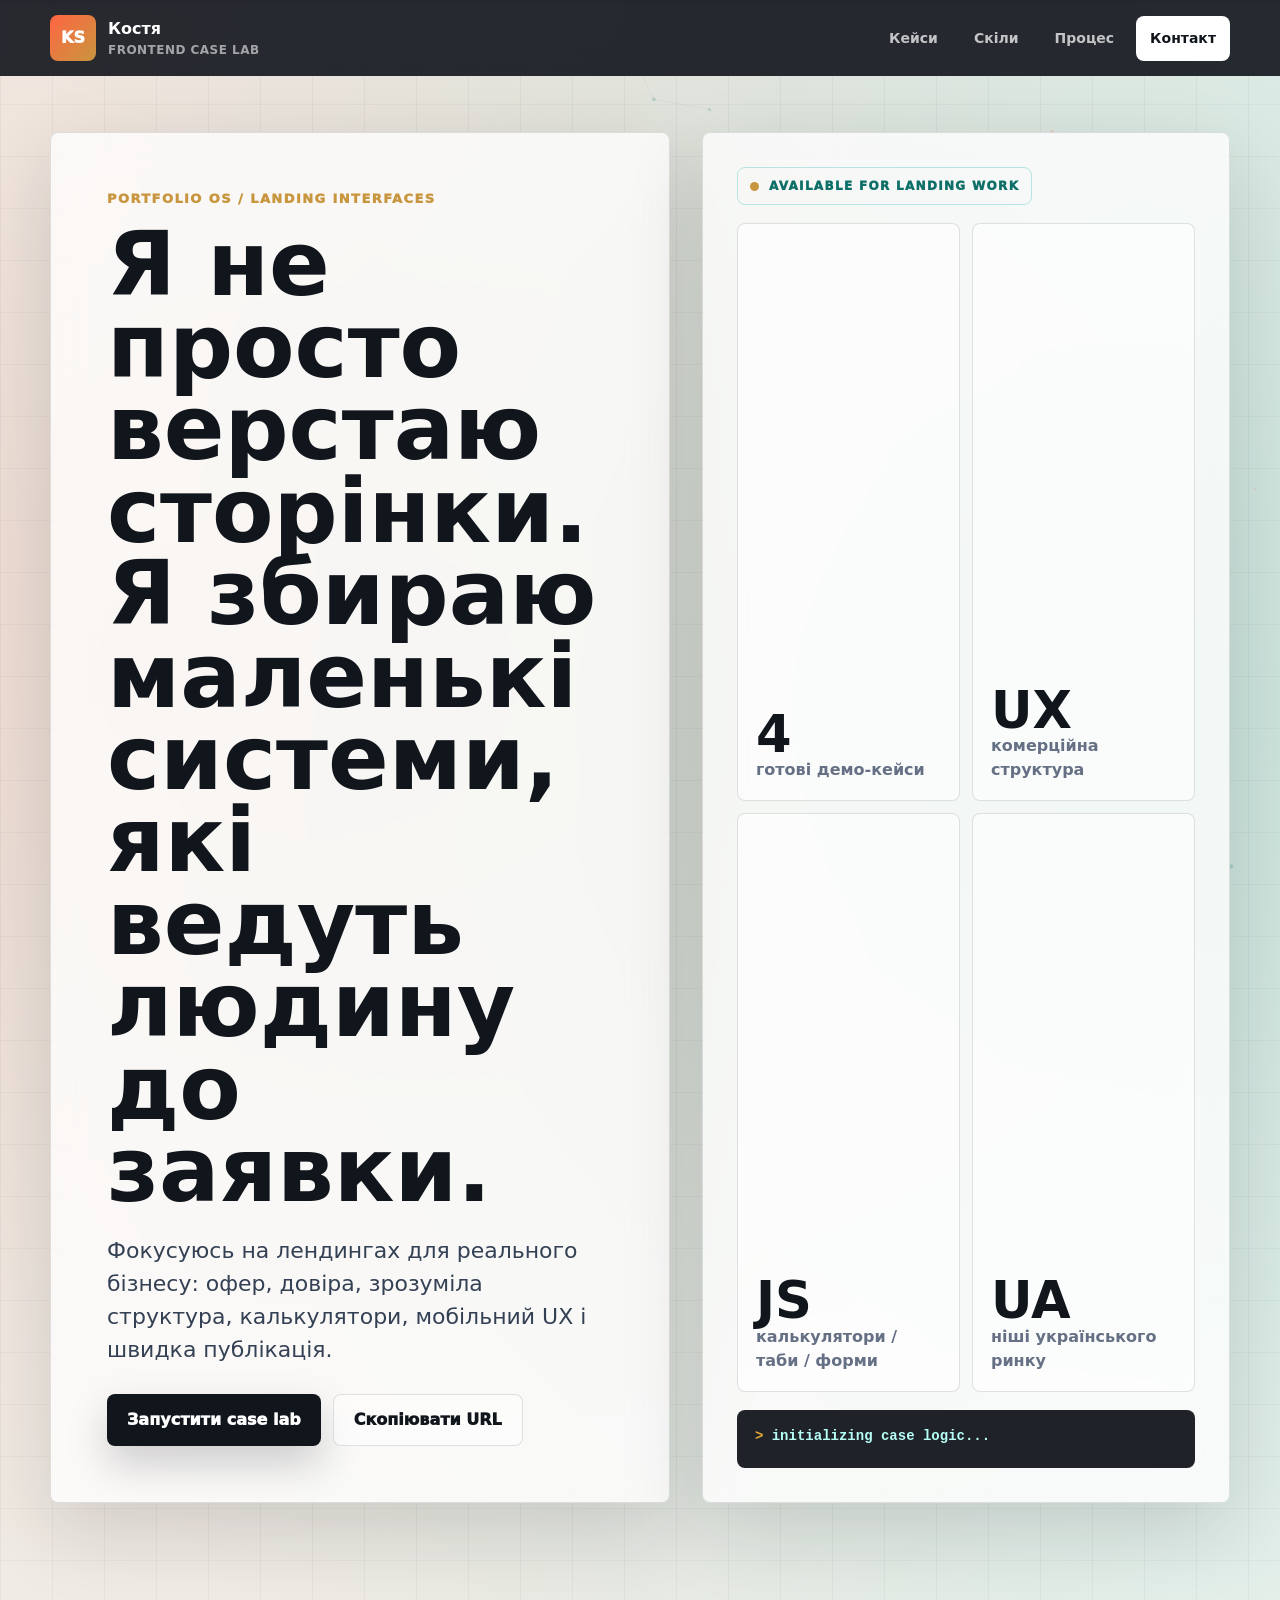
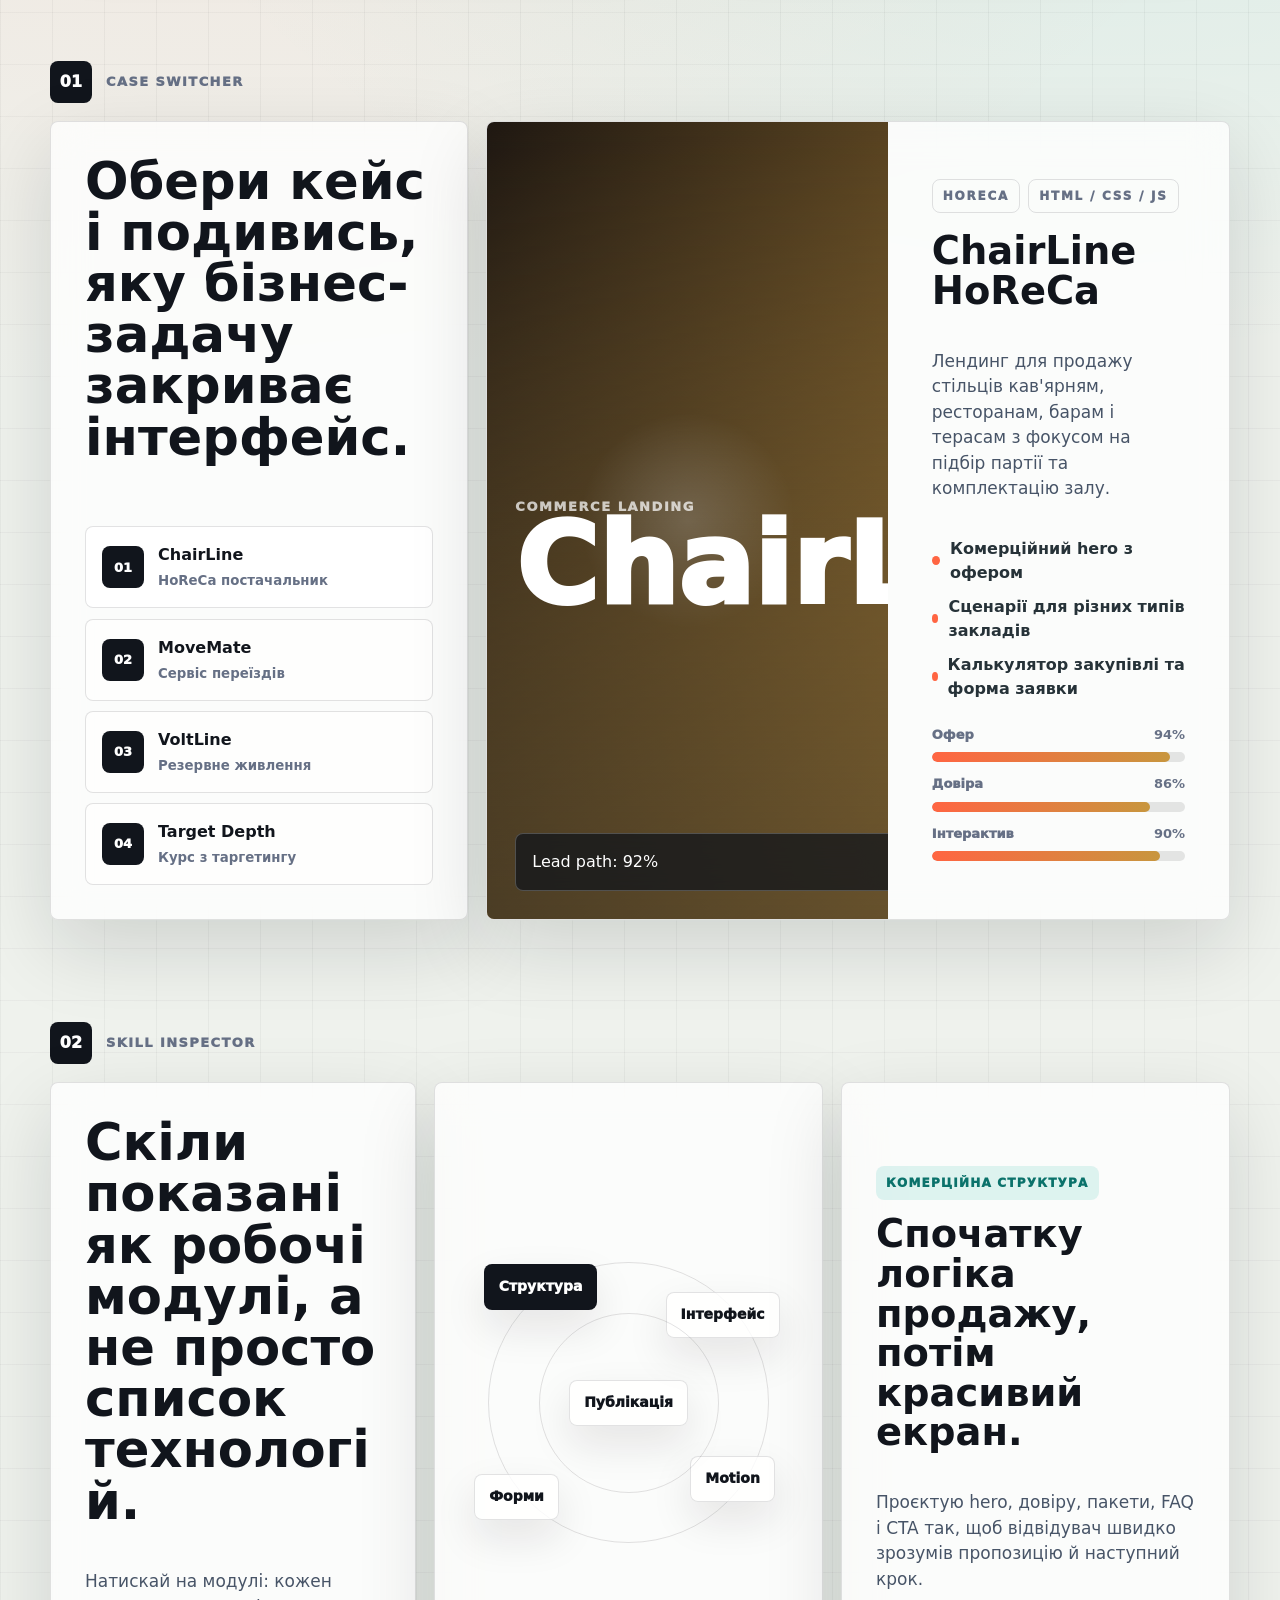
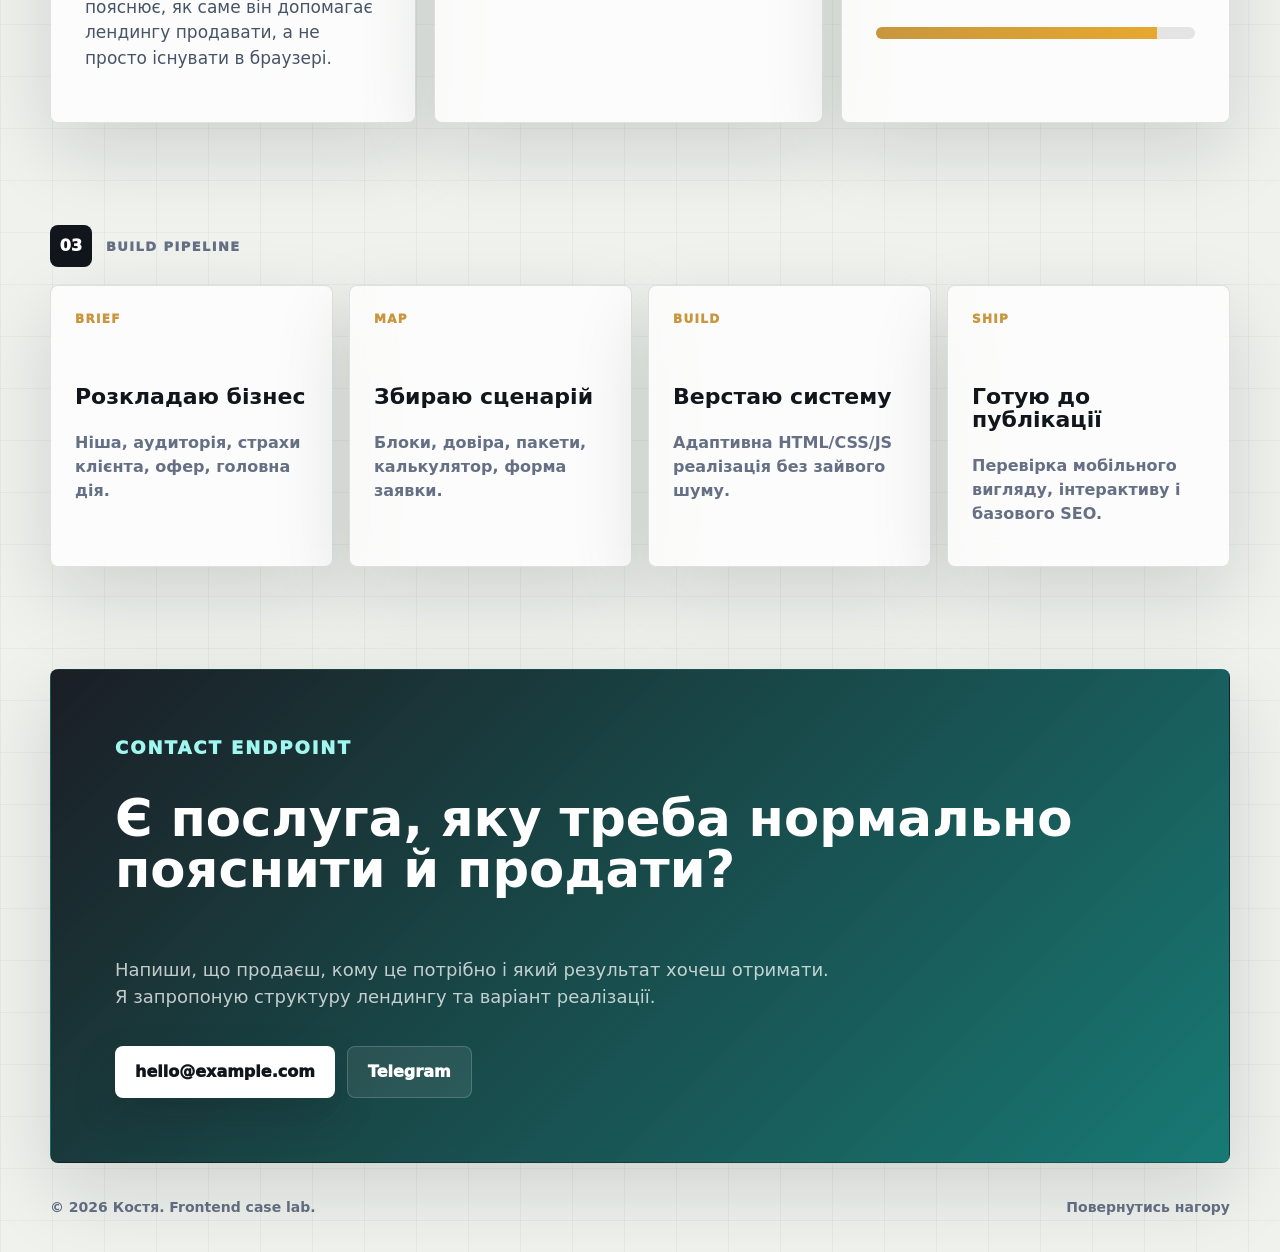
==== commit 5ffc4830: "Add Target Depth project to portfolio" ====
--- a/index.html
+++ b/index.html
@@ -3,20 +3,12 @@
 <head>
 <meta charset="UTF-8">
 <meta name="viewport" content="width=device-width, initial-scale=1.0">
-<meta name="description" content="Костя - frontend-розробник. Інтерактивне портфоліо з бізнес-лендингами, JS-сценаріями та адаптивною версткою.">
+<meta name="description" content="Костя - frontend-розробник. Інтерактивне портфоліо з чотирма кейсами бізнес-лендингів.">
 <title>Костя - frontend case lab</title>
 <style>
-:root{--bg:#eff2ed;--ink:#11151c;--muted:#667085;--paper:rgba(255,255,255,.74);--line:rgba(17,21,28,.12);--dark:#11151c;--accent:#00a99d;--accent2:#ff6542;--accent3:#e6a82f;--a:#132826;--b:#d09a3d;--radius:8px;--max:1180px;--shadow:0 28px 80px rgba(17,21,28,.14)}*{box-sizing:border-box}html{scroll-behavior:smooth}body{margin:0;background:linear-gradient(90deg,rgba(17,21,28,.045) 1px,transparent 1px) 0 0/52px 52px,linear-gradient(180deg,rgba(17,21,28,.035) 1px,transparent 1px) 0 0/52px 52px,radial-gradient(circle at 12% 12%,rgba(255,101,66,.16),transparent 34%),radial-gradient(circle at 88% 18%,rgba(0,169,157,.18),transparent 32%),var(--bg);color:var(--ink);font-family:Inter,Segoe UI,system-ui,sans-serif;line-height:1.5;overflow-x:hidden}a{color:inherit;text-decoration:none}button{border:0;color:inherit;cursor:pointer;font:inherit}.bg{position:fixed;inset:0;z-index:-1;opacity:.58}.meter{position:fixed;inset:0 0 auto;z-index:100;height:4px;background:rgba(17,21,28,.08)}.meter span{display:block;width:0;height:100%;background:linear-gradient(90deg,var(--accent2),var(--accent),var(--accent3))}.section{width:min(var(--max),calc(100% - 32px));margin:0 auto}.topbar{position:sticky;top:0;z-index:80;display:flex;align-items:center;justify-content:space-between;gap:20px;min-height:76px;padding:0 max(16px,calc((100% - var(--max))/2));background:rgba(17,21,28,.9);color:#fff;backdrop-filter:blur(18px)}.brand{display:inline-flex;align-items:center;gap:12px}.mark{display:grid;width:46px;height:46px;place-items:center;border-radius:var(--radius);background:linear-gradient(135deg,var(--accent2),var(--accent));font-weight:950}.brand strong,.brand small{display:block}.brand small{color:rgba(255,255,255,.58);font-size:12px;font-weight:800;text-transform:uppercase;letter-spacing:.04em}.nav{display:flex;gap:8px}.nav a{min-height:44px;border-radius:var(--radius);color:rgba(255,255,255,.72);font-size:14px;font-weight:850;padding:12px 14px}.nav a:hover,.nav a.active{background:rgba(255,255,255,.08);color:#fff}.nav .cta{background:#fff;color:var(--dark)}.menu{display:none;width:44px;height:44px;border:1px solid rgba(255,255,255,.16);border-radius:var(--radius);background:rgba(255,255,255,.08)}.menu span{display:block;width:18px;height:2px;margin:4px auto;background:#fff}.hero{display:grid;grid-template-columns:minmax(0,1.08fr) minmax(320px,.92fr);gap:32px;align-items:stretch;min-height:calc(100vh - 76px);padding:56px 0}.card{border:1px solid var(--line);border-radius:var(--radius);background:var(--paper);box-shadow:var(--shadow);backdrop-filter:blur(18px)}.hero-copy{display:grid;align-content:end;min-height:620px;padding:clamp(26px,5vw,56px)}.eyebrow,.kicker p,.status,.meta{text-transform:uppercase;letter-spacing:.11em}.eyebrow{margin:0 0 14px;color:var(--accent);font-size:13px;font-weight:950}h1,h2,h3,p{margin-top:0}h1,h2,h3{overflow-wrap:anywhere}h1{max-width:850px;margin-bottom:22px;font-size:clamp(44px,7vw,96px);line-height:.92}h2{font-size:clamp(32px,4vw,58px);line-height:1}h3{font-size:clamp(24px,3vw,42px);line-height:1.03}.hero-text{max-width:720px;margin-bottom:28px;color:#344054;font-size:clamp(18px,2.1vw,22px)}.actions{display:flex;flex-wrap:wrap;gap:12px}.btn{display:inline-flex;align-items:center;justify-content:center;min-height:52px;border-radius:var(--radius);font-weight:950;padding:0 20px}.btn.primary{background:var(--dark);color:#fff;box-shadow:0 18px 42px rgba(17,21,28,.2)}.btn.ghost{border:1px solid var(--line);background:rgba(255,255,255,.5)}.mission{display:grid;grid-template-rows:auto 1fr auto;gap:18px;min-height:620px;padding:clamp(22px,3vw,34px)}.status{display:inline-flex;align-items:center;gap:10px;width:fit-content;border:1px solid rgba(0,169,157,.26);border-radius:var(--radius);color:#0d6f68;font-size:12px;font-weight:950;padding:9px 12px}.dot{width:9px;height:9px;border-radius:50%;background:var(--accent);box-shadow:0 0 0 0 rgba(0,169,157,.42);animation:pulse 1.6s infinite}@keyframes pulse{70%{box-shadow:0 0 0 12px rgba(0,169,157,0)}}.grid{display:grid;grid-template-columns:repeat(2,minmax(0,1fr));gap:12px}.grid div{display:grid;align-content:end;min-height:160px;border:1px solid var(--line);border-radius:var(--radius);background:rgba(255,255,255,.56);padding:18px}.grid strong{font-size:clamp(32px,4vw,58px);line-height:.92}.grid span{color:var(--muted);font-weight:850}.console{min-height:58px;border-radius:var(--radius);background:rgba(17,21,28,.94);color:#b6fff6;font:700 14px Consolas,monospace;padding:18px}.console:before{content:'> ';color:var(--accent3)}.block{padding-top:102px}.kicker{display:flex;align-items:center;gap:14px;margin-bottom:18px}.kicker span{display:grid;width:42px;height:42px;place-items:center;border-radius:var(--radius);background:var(--dark);color:#fff;font-weight:950}.kicker p{margin:0;color:var(--muted);font-size:13px;font-weight:950}.stage{display:grid;grid-template-columns:minmax(280px,.36fr) minmax(0,.64fr);gap:18px}.side{display:grid;align-content:start;gap:22px;padding:clamp(22px,4vw,34px)}.tabs{display:grid;gap:10px}.tab{display:grid;grid-template-columns:auto 1fr;gap:4px 14px;align-items:center;border:1px solid var(--line);border-radius:var(--radius);background:rgba(255,255,255,.52);padding:16px;text-align:left}.tab:hover,.tab.on{background:rgba(255,255,255,.9);transform:translateY(-1px)}.tab span{grid-row:span 2;display:grid;width:42px;height:42px;place-items:center;border-radius:var(--radius);background:var(--dark);color:#fff;font-size:13px;font-weight:950}.tab small{color:var(--muted);font-weight:800}.viewer{display:grid;grid-template-columns:minmax(260px,.54fr) minmax(0,.46fr);overflow:hidden}.visual{position:relative;min-height:620px;display:grid;align-content:end;padding:28px;background:linear-gradient(135deg,var(--a),var(--b));color:#fff;overflow:hidden}.visual:before{position:absolute;inset:0;background:linear-gradient(180deg,transparent,rgba(17,21,28,.54)),radial-gradient(circle at var(--mx,50%) var(--my,50%),rgba(255,255,255,.25),transparent 24%);content:''}.visual>*{position:relative}.visual .type{font-size:13px;font-weight:950;letter-spacing:.12em;text-transform:uppercase;opacity:.7}.visual .big{font-size:clamp(52px,9vw,112px);line-height:.86;font-weight:950}.glass{display:flex;justify-content:space-between;gap:14px;margin-top:220px;border:1px solid rgba(255,255,255,.22);border-radius:var(--radius);background:rgba(17,21,28,.74);padding:16px;backdrop-filter:blur(14px)}.details{display:grid;align-content:center;padding:clamp(24px,4vw,44px)}.meta{display:flex;flex-wrap:wrap;gap:8px;margin-bottom:18px}.meta span{border:1px solid var(--line);border-radius:var(--radius);color:var(--muted);font-size:12px;font-weight:950;padding:7px 10px}.details p{color:#475467;font-size:17px}.focus{display:grid;gap:10px;margin:18px 0 24px}.focus span{display:flex;align-items:center;gap:10px;color:#263238;font-weight:850}.focus span:before{width:9px;height:9px;border-radius:50%;background:var(--accent2);content:''}.bars{display:grid;gap:12px}.bar{display:grid;gap:8px}.bar label{display:flex;justify-content:space-between;color:var(--muted);font-size:13px;font-weight:950}.bar i{height:10px;border-radius:99px;background:rgba(17,21,28,.1);overflow:hidden}.bar i:after{display:block;width:var(--v);height:100%;border-radius:inherit;background:linear-gradient(90deg,var(--accent2),var(--accent));content:''}.skills{display:grid;grid-template-columns:minmax(240px,.32fr) minmax(280px,.34fr) minmax(280px,.34fr);gap:18px}.skillcopy,.inspector{display:grid;align-content:center;min-height:420px;padding:clamp(24px,4vw,34px)}.skillcopy p,.inspector p{color:#475467;font-size:17px}.orbit{position:relative;display:grid;min-height:420px;place-items:center;overflow:hidden}.orbit:before,.orbit:after{position:absolute;border:1px solid rgba(17,21,28,.12);border-radius:50%;content:''}.orbit:before{width:min(72%,300px);aspect-ratio:1}.orbit:after{width:min(46%,190px);aspect-ratio:1}.node{position:absolute;min-height:46px;border:1px solid var(--line);border-radius:var(--radius);background:rgba(255,255,255,.78);box-shadow:0 18px 42px rgba(17,21,28,.1);font-size:14px;font-weight:950;padding:0 14px}.node:nth-child(1){transform:translate(-88px,-116px)}.node:nth-child(2){transform:translate(94px,-88px)}.node:nth-child(3){transform:translate(104px,76px)}.node:nth-child(4){transform:translate(-112px,94px)}.node:nth-child(5){transform:translate(0,0)}.node:hover,.node.on{background:var(--dark);color:#fff}.inspector .label{width:fit-content;margin-bottom:14px;border-radius:var(--radius);background:rgba(0,169,157,.12);color:#0b726b;font-size:12px;font-weight:950;letter-spacing:.1em;padding:8px 10px;text-transform:uppercase}.inspector .meterline{height:12px;margin-top:18px;border-radius:99px;background:rgba(17,21,28,.1);overflow:hidden}.inspector .meterline span{display:block;width:var(--v);height:100%;background:linear-gradient(90deg,var(--accent),var(--accent3))}.pipeline{display:grid;grid-template-columns:repeat(4,minmax(0,1fr));gap:16px}.step{min-height:270px;padding:24px}.step span{display:block;margin-bottom:58px;color:var(--accent);font-size:12px;font-weight:950;text-transform:uppercase;letter-spacing:.11em}.step h3{font-size:22px}.step p{color:var(--muted);font-weight:800}.contact{display:grid;gap:18px;min-height:440px;align-content:center;padding:clamp(28px,6vw,64px);background:linear-gradient(135deg,rgba(17,21,28,.96),rgba(0,108,102,.9));color:#fff}.contact .eyebrow{color:#9ff7ef}.contact p{max-width:720px;color:rgba(255,255,255,.74);font-size:18px}.contact .primary{background:#fff;color:var(--dark)}.contact .ghost{border-color:rgba(255,255,255,.18);background:rgba(255,255,255,.08);color:#fff}.foot{display:flex;justify-content:space-between;gap:16px;width:min(var(--max),calc(100% - 32px));margin:0 auto;padding:34px 0;color:var(--muted);font-size:14px;font-weight:850}.reveal{opacity:0;transform:translateY(18px)}.reveal.show{opacity:1;transform:translateY(0);transition:.56s ease}@media(max-width:1060px){.hero,.stage,.viewer,.skills{grid-template-columns:1fr}.hero-copy,.mission,.visual,.skillcopy,.orbit,.inspector{min-height:auto}.mission{min-height:520px}.visual{height:460px}.pipeline{grid-template-columns:repeat(2,1fr)}}@media(max-width:760px){.topbar{min-height:70px}.brand small{display:none}.menu{display:block}.nav{position:fixed;top:70px;right:16px;left:16px;display:none;align-items:stretch;border-radius:var(--radius);background:#10151c;box-shadow:0 28px 70px rgba(0,0,0,.32);padding:10px}.nav.open{display:grid}.hero{min-height:auto;padding:34px 0}.hero-copy{padding:24px}h1{font-size:clamp(38px,13vw,60px)}h2{font-size:clamp(30px,10vw,44px)}.actions .btn{width:100%}.grid,.pipeline{grid-template-columns:1fr}.grid div,.step{min-height:150px}.block{padding-top:72px}.visual{height:320px}.glass{align-items:flex-start;flex-direction:column;margin-top:130px}.orbit{min-height:360px}.node{font-size:12px;padding:0 10px}.foot{display:grid}}@media(max-width:420px){.section,.foot{width:min(100% - 24px,var(--max))}.tab{grid-template-columns:1fr}.tab span{grid-row:auto}}
+:root{--bg:#eff2ed;--ink:#11151c;--muted:#667085;--paper:rgba(255,255,255,.76);--line:rgba(17,21,28,.12);--dark:#11151c;--a:#132826;--b:#d09a3d;--c:#ff6542;--radius:8px;--max:1180px;--shadow:0 28px 80px rgba(17,21,28,.14)}*{box-sizing:border-box}html{scroll-behavior:smooth}body{margin:0;background:linear-gradient(90deg,rgba(17,21,28,.045) 1px,transparent 1px) 0 0/52px 52px,linear-gradient(180deg,rgba(17,21,28,.035) 1px,transparent 1px) 0 0/52px 52px,radial-gradient(circle at 15% 15%,rgba(255,101,66,.16),transparent 34%),radial-gradient(circle at 86% 16%,rgba(0,169,157,.18),transparent 32%),var(--bg);color:var(--ink);font-family:Inter,Segoe UI,system-ui,sans-serif;line-height:1.5;overflow-x:hidden}a{color:inherit;text-decoration:none}button{border:0;color:inherit;cursor:pointer;font:inherit}.bg{position:fixed;inset:0;z-index:-1;opacity:.55}.meter{position:fixed;inset:0 0 auto;z-index:100;height:4px;background:rgba(17,21,28,.08)}.meter span{display:block;width:0;height:100%;background:linear-gradient(90deg,var(--c),var(--b),#e6a82f)}.section{width:min(var(--max),calc(100% - 32px));margin:0 auto}.topbar{position:sticky;top:0;z-index:80;display:flex;align-items:center;justify-content:space-between;gap:20px;min-height:76px;padding:0 max(16px,calc((100% - var(--max))/2));background:rgba(17,21,28,.9);color:#fff;backdrop-filter:blur(18px)}.brand{display:inline-flex;align-items:center;gap:12px}.mark{display:grid;width:46px;height:46px;place-items:center;border-radius:var(--radius);background:linear-gradient(135deg,var(--c),var(--b));font-weight:950}.brand strong,.brand small{display:block}.brand small{color:rgba(255,255,255,.58);font-size:12px;font-weight:800;text-transform:uppercase;letter-spacing:.04em}.nav{display:flex;gap:8px}.nav a{min-height:44px;border-radius:var(--radius);color:rgba(255,255,255,.72);font-size:14px;font-weight:850;padding:12px 14px}.nav a:hover{background:rgba(255,255,255,.08);color:#fff}.nav .cta{background:#fff;color:var(--dark)}.menu{display:none;width:44px;height:44px;border:1px solid rgba(255,255,255,.16);border-radius:var(--radius);background:rgba(255,255,255,.08)}.menu span{display:block;width:18px;height:2px;margin:4px auto;background:#fff}.card{border:1px solid var(--line);border-radius:var(--radius);background:var(--paper);box-shadow:var(--shadow);backdrop-filter:blur(18px)}.hero{display:grid;grid-template-columns:minmax(0,1.08fr) minmax(320px,.92fr);gap:32px;align-items:stretch;min-height:calc(100vh - 76px);padding:56px 0}.hero-copy{display:grid;align-content:end;min-height:620px;padding:clamp(26px,5vw,56px)}.eyebrow{margin:0 0 14px;color:var(--b);font-size:13px;font-weight:950;text-transform:uppercase;letter-spacing:.11em}h1,h2,h3,p{margin-top:0}h1,h2,h3{overflow-wrap:anywhere}h1{max-width:850px;margin-bottom:22px;font-size:clamp(44px,7vw,96px);line-height:.92}h2{font-size:clamp(32px,4vw,58px);line-height:1}h3{font-size:clamp(24px,3vw,42px);line-height:1.03}.hero-text{max-width:720px;margin-bottom:28px;color:#344054;font-size:clamp(18px,2.1vw,22px)}.actions{display:flex;flex-wrap:wrap;gap:12px}.btn{display:inline-flex;align-items:center;justify-content:center;min-height:52px;border-radius:var(--radius);font-weight:950;padding:0 20px}.primary{background:var(--dark);color:#fff;box-shadow:0 18px 42px rgba(17,21,28,.2)}.ghost{border:1px solid var(--line);background:rgba(255,255,255,.5)}.mission{display:grid;grid-template-rows:auto 1fr auto;gap:18px;min-height:620px;padding:clamp(22px,3vw,34px)}.status{display:inline-flex;align-items:center;gap:10px;width:fit-content;border:1px solid rgba(0,169,157,.26);border-radius:var(--radius);color:#0d6f68;font-size:12px;font-weight:950;padding:9px 12px;text-transform:uppercase;letter-spacing:.11em}.dot{width:9px;height:9px;border-radius:50%;background:var(--b);box-shadow:0 0 0 0 rgba(0,169,157,.42);animation:pulse 1.6s infinite}@keyframes pulse{70%{box-shadow:0 0 0 12px rgba(0,169,157,0)}}.grid{display:grid;grid-template-columns:repeat(2,minmax(0,1fr));gap:12px}.grid div{display:grid;align-content:end;min-height:160px;border:1px solid var(--line);border-radius:var(--radius);background:rgba(255,255,255,.56);padding:18px}.grid strong{font-size:clamp(32px,4vw,58px);line-height:.92}.grid span{color:var(--muted);font-weight:850}.console{min-height:58px;border-radius:var(--radius);background:rgba(17,21,28,.94);color:#b6fff6;font:700 14px Consolas,monospace;padding:18px}.console:before{content:'> ';color:#e6a82f}.block{padding-top:102px}.kicker{display:flex;align-items:center;gap:14px;margin-bottom:18px}.kicker span{display:grid;width:42px;height:42px;place-items:center;border-radius:var(--radius);background:var(--dark);color:#fff;font-weight:950}.kicker p{margin:0;color:var(--muted);font-size:13px;font-weight:950;text-transform:uppercase;letter-spacing:.11em}.stage{display:grid;grid-template-columns:minmax(280px,.36fr) minmax(0,.64fr);gap:18px}.side{display:grid;align-content:start;gap:22px;padding:clamp(22px,4vw,34px)}.tabs{display:grid;gap:10px}.tab{display:grid;grid-template-columns:auto 1fr;gap:4px 14px;align-items:center;border:1px solid var(--line);border-radius:var(--radius);background:rgba(255,255,255,.52);padding:16px;text-align:left}.tab:hover,.tab.on{background:rgba(255,255,255,.9);transform:translateY(-1px)}.tab span{grid-row:span 2;display:grid;width:42px;height:42px;place-items:center;border-radius:var(--radius);background:var(--dark);color:#fff;font-size:13px;font-weight:950}.tab small{color:var(--muted);font-weight:800}.viewer{display:grid;grid-template-columns:minmax(260px,.54fr) minmax(0,.46fr);overflow:hidden}.visual{position:relative;min-height:620px;display:grid;align-content:end;padding:28px;background:linear-gradient(135deg,var(--a),var(--b));color:#fff;overflow:hidden}.visual:before{position:absolute;inset:0;background:linear-gradient(180deg,transparent,rgba(17,21,28,.54)),radial-gradient(circle at var(--mx,50%) var(--my,50%),rgba(255,255,255,.25),transparent 24%);content:''}.visual>*{position:relative}.type{font-size:13px;font-weight:950;letter-spacing:.12em;text-transform:uppercase;opacity:.72}.big{font-size:clamp(52px,9vw,112px);line-height:.86;font-weight:950}.glass{display:flex;justify-content:space-between;gap:14px;margin-top:220px;border:1px solid rgba(255,255,255,.22);border-radius:var(--radius);background:rgba(17,21,28,.74);padding:16px;backdrop-filter:blur(14px)}.details{display:grid;align-content:center;padding:clamp(24px,4vw,44px)}.meta{display:flex;flex-wrap:wrap;gap:8px;margin-bottom:18px;text-transform:uppercase;letter-spacing:.11em}.meta span{border:1px solid var(--line);border-radius:var(--radius);color:var(--muted);font-size:12px;font-weight:950;padding:7px 10px}.details p{color:#475467;font-size:17px}.focus{display:grid;gap:10px;margin:18px 0 24px}.focus span{display:flex;align-items:center;gap:10px;color:#263238;font-weight:850}.focus span:before{width:9px;height:9px;border-radius:50%;background:var(--c);content:''}.bars{display:grid;gap:12px}.bar{display:grid;gap:8px}.bar label{display:flex;justify-content:space-between;color:var(--muted);font-size:13px;font-weight:950}.bar i{height:10px;border-radius:99px;background:rgba(17,21,28,.1);overflow:hidden}.bar i:after{display:block;width:var(--v);height:100%;border-radius:inherit;background:linear-gradient(90deg,var(--c),var(--b));content:''}.skills{display:grid;grid-template-columns:minmax(240px,.32fr) minmax(280px,.34fr) minmax(280px,.34fr);gap:18px}.skillcopy,.inspector{display:grid;align-content:center;min-height:420px;padding:clamp(24px,4vw,34px)}.skillcopy p,.inspector p{color:#475467;font-size:17px}.orbit{position:relative;display:grid;min-height:420px;place-items:center;overflow:hidden}.orbit:before,.orbit:after{position:absolute;border:1px solid rgba(17,21,28,.12);border-radius:50%;content:''}.orbit:before{width:min(72%,300px);aspect-ratio:1}.orbit:after{width:min(46%,190px);aspect-ratio:1}.node{position:absolute;min-height:46px;border:1px solid var(--line);border-radius:var(--radius);background:rgba(255,255,255,.78);box-shadow:0 18px 42px rgba(17,21,28,.1);font-size:14px;font-weight:950;padding:0 14px}.node:nth-child(1){transform:translate(-88px,-116px)}.node:nth-child(2){transform:translate(94px,-88px)}.node:nth-child(3){transform:translate(104px,76px)}.node:nth-child(4){transform:translate(-112px,94px)}.node:nth-child(5){transform:translate(0,0)}.node:hover,.node.on{background:var(--dark);color:#fff}.label{width:fit-content;margin-bottom:14px;border-radius:var(--radius);background:rgba(0,169,157,.12);color:#0b726b;font-size:12px;font-weight:950;letter-spacing:.1em;padding:8px 10px;text-transform:uppercase}.line{height:12px;margin-top:18px;border-radius:99px;background:rgba(17,21,28,.1);overflow:hidden}.line span{display:block;width:var(--v);height:100%;background:linear-gradient(90deg,var(--b),#e6a82f)}.pipeline{display:grid;grid-template-columns:repeat(4,minmax(0,1fr));gap:16px}.step{min-height:270px;padding:24px}.step span{display:block;margin-bottom:58px;color:var(--b);font-size:12px;font-weight:950;text-transform:uppercase;letter-spacing:.11em}.step h3{font-size:22px}.step p{color:var(--muted);font-weight:800}.contact{display:grid;gap:18px;min-height:440px;align-content:center;padding:clamp(28px,6vw,64px);background:linear-gradient(135deg,rgba(17,21,28,.96),rgba(0,108,102,.9));color:#fff}.contact .eyebrow{color:#9ff7ef}.contact p{max-width:720px;color:rgba(255,255,255,.74);font-size:18px}.contact .primary{background:#fff;color:var(--dark)}.contact .ghost{border-color:rgba(255,255,255,.18);background:rgba(255,255,255,.08);color:#fff}.foot{display:flex;justify-content:space-between;gap:16px;width:min(var(--max),calc(100% - 32px));margin:0 auto;padding:34px 0;color:var(--muted);font-size:14px;font-weight:850}.reveal{opacity:0;transform:translateY(18px)}.reveal.show{opacity:1;transform:translateY(0);transition:.56s ease}@media(max-width:1060px){.hero,.stage,.viewer,.skills{grid-template-columns:1fr}.hero-copy,.mission,.visual,.skillcopy,.orbit,.inspector{min-height:auto}.mission{min-height:520px}.visual{height:460px}.pipeline{grid-template-columns:repeat(2,1fr)}}@media(max-width:760px){.topbar{min-height:70px}.brand small{display:none}.menu{display:block}.nav{position:fixed;top:70px;right:16px;left:16px;display:none;align-items:stretch;border-radius:var(--radius);background:#10151c;box-shadow:0 28px 70px rgba(0,0,0,.32);padding:10px}.nav.open{display:grid}.hero{min-height:auto;padding:34px 0}.hero-copy{padding:24px}h1{font-size:clamp(38px,13vw,60px)}h2{font-size:clamp(30px,10vw,44px)}.actions .btn{width:100%}.grid,.pipeline{grid-template-columns:1fr}.grid div,.step{min-height:150px}.block{padding-top:72px}.visual{height:320px}.glass{align-items:flex-start;flex-direction:column;margin-top:130px}.orbit{min-height:360px}.node{font-size:12px;padding:0 10px}.foot{display:grid}}@media(max-width:420px){.section,.foot{width:min(100% - 24px,var(--max))}.tab{grid-template-columns:1fr}.tab span{grid-row:auto}}
 </style>
 </head>
-<body>
-<canvas class="bg" id="bg"></canvas><div class="meter"><span id="scroll"></span></div>
-<header class="topbar"><a class="brand" href="#top"><span class="mark">KS</span><span><strong>Костя</strong><small>frontend case lab</small></span></a><button class="menu" id="menu" aria-label="Відкрити меню"><span></span><span></span></button><nav class="nav" id="nav"><a href="#cases">Кейси</a><a href="#skills">Скіли</a><a href="#process">Процес</a><a class="cta" href="#contact">Контакт</a></nav></header>
-<main id="top"><section class="hero section"><div class="hero-copy card reveal"><p class="eyebrow">Portfolio OS / landing interfaces</p><h1>Я не просто верстаю сторінки. Я збираю маленькі системи, які ведуть людину до заявки.</h1><p class="hero-text">Фокусуюсь на лендингах для реального бізнесу: офер, довіра, зрозуміла структура, калькулятори, мобільний UX і швидка публікація.</p><div class="actions"><a class="btn primary" href="#cases">Запустити case lab</a><button class="btn ghost" id="copy" type="button">Скопіювати URL</button></div></div><aside class="mission card reveal"><div class="status"><span class="dot"></span><span>available for landing work</span></div><div class="grid"><div><strong>3</strong><span>готові демо-кейси</span></div><div><strong>UX</strong><span>комерційна структура</span></div><div><strong>JS</strong><span>калькулятори / таби / форми</span></div><div><strong>UA</strong><span>ніші українського ринку</span></div></div><div class="console" id="console">initializing case logic...</div></aside></section>
-<section class="block section" id="cases"><div class="kicker reveal"><span>01</span><p>Case switcher</p></div><div class="stage"><div class="side card reveal"><h2>Обери кейс і подивись, яку бізнес-задачу закриває інтерфейс.</h2><div class="tabs"><button class="tab on" data-case="chairline"><span>01</span><strong>ChairLine</strong><small>HoReCa постачальник</small></button><button class="tab" data-case="movemate"><span>02</span><strong>MoveMate</strong><small>Сервіс переїздів</small></button><button class="tab" data-case="voltline"><span>03</span><strong>VoltLine</strong><small>Резервне живлення</small></button></div></div><article class="viewer card reveal"><div class="visual" id="visual"><span class="type" id="cat">commerce landing</span><strong class="big" id="visualTitle">ChairLine</strong><div class="glass"><span id="score">Lead path: 92%</span><strong id="mini">HTML / CSS / JS</strong></div></div><div class="details"><div class="meta"><span id="niche">HoReCa</span><span>HTML / CSS / JS</span></div><h3 id="title">ChairLine HoReCa</h3><p id="desc">Лендинг для продажу стільців кав'ярням, ресторанам, барам і терасам з фокусом на підбір партії та комплектацію залу.</p><div class="focus" id="focus"></div><div class="bars" id="bars"></div></div></article></div></section>
-<section class="block section" id="skills"><div class="kicker reveal"><span>02</span><p>Skill inspector</p></div><div class="skills"><div class="skillcopy card reveal"><h2>Скіли показані як робочі модулі, а не просто список технологій.</h2><p>Натискай на модулі: кожен пояснює, як саме він допомагає лендингу продавати, а не просто існувати в браузері.</p></div><div class="orbit card reveal"><button class="node on" data-skill="structure">Структура</button><button class="node" data-skill="interface">Інтерфейс</button><button class="node" data-skill="motion">Motion</button><button class="node" data-skill="forms">Форми</button><button class="node" data-skill="publish">Публікація</button></div><aside class="inspector card reveal"><span class="label" id="skillLabel">Комерційна структура</span><h3 id="skillTitle">Спочатку логіка продажу, потім красивий екран.</h3><p id="skillText">Проєктую hero, довіру, пакети, FAQ і CTA так, щоб відвідувач швидко зрозумів пропозицію й наступний крок.</p><div class="meterline"><span id="skillMeter" style="--v:88%"></span></div></aside></div></section>
-<section class="block section" id="process"><div class="kicker reveal"><span>03</span><p>Build pipeline</p></div><div class="pipeline"><article class="step card reveal"><span>brief</span><h3>Розкладаю бізнес</h3><p>Ніша, аудиторія, страхи клієнта, офер, головна дія.</p></article><article class="step card reveal"><span>map</span><h3>Збираю сценарій</h3><p>Блоки, довіра, пакети, калькулятор, форма заявки.</p></article><article class="step card reveal"><span>build</span><h3>Верстаю систему</h3><p>Адаптивна HTML/CSS/JS реалізація без зайвого шуму.</p></article><article class="step card reveal"><span>ship</span><h3>Готую до публікації</h3><p>Перевірка мобільного вигляду, інтерактиву і базового SEO.</p></article></div></section>
-<section class="block section" id="contact"><div class="contact card reveal"><p class="eyebrow">Contact endpoint</p><h2>Є послуга, яку треба нормально пояснити й продати?</h2><p>Напиши, що продаєш, кому це потрібно і який результат хочеш отримати. Я запропоную структуру лендингу та варіант реалізації.</p><div class="actions"><a class="btn primary" href="mailto:hello@example.com">hello@example.com</a><a class="btn ghost" href="https://t.me/username">Telegram</a></div></div></section></main><footer class="foot"><span>© 2026 Костя. Frontend case lab.</span><a href="#top">Повернутись нагору</a></footer>
-<script>
-const $=s=>document.querySelector(s),$$=s=>document.querySelectorAll(s),root=document.documentElement;const data={chairline:{short:'ChairLine',title:'ChairLine HoReCa',niche:'HoReCa',cat:'commerce landing',score:'Lead path: 92%',colors:['#1e1711','#c8963e','#ff6542'],desc:"Лендинг для продажу стільців кав'ярням, ресторанам, барам і терасам з фокусом на підбір партії та комплектацію залу.",focus:['Комерційний hero з офером','Сценарії для різних типів закладів','Калькулятор закупівлі та форма заявки'],bars:[['Офер',94],['Довіра',86],['Інтерактив',90]]},movemate:{short:'MoveMate',title:'MoveMate',niche:'Сервіс переїздів',cat:'service landing',score:'Friction drop: 88%',colors:['#0b1118','#007a72','#20c7b5'],desc:'Сторінка для преміального сервісу переїздів, де важливо швидко зняти страх хаосу, ціни та організації.',focus:['Калькулятор вартості переїзду','Конструктор пакета послуг','FAQ, мобільне меню і валідована форма'],bars:[['Офер',89],['Довіра',84],['Інтерактив',96]]},voltline:{short:'VoltLine',title:'VoltLine',niche:'Резервне живлення',cat:'technical service',score:'Decision clarity: 91%',colors:['#17202a','#ffd23f','#1f7a5c'],desc:'Лендинг для підбору й монтажу резервного живлення під ключ для квартир, будинків і малого бізнесу.',focus:['Пакети для різних сценаріїв користування','Інтерактивний підбір системи','Заявка з простою валідацією'],bars:[['Офер',86],['Довіра',92],['Інтерактив',88]]}};const skills={structure:['Комерційна структура','Спочатку логіка продажу, потім красивий екран.','Проєктую hero, довіру, пакети, FAQ і CTA так, щоб відвідувач швидко зрозумів пропозицію й наступний крок.',88],interface:['UI production','Акуратна верстка, яка не розсипається на мобільному.','Будую стабільні сітки, зрозумілі стани кнопок, зручну навігацію і контент, який нормально читається на різних екранах.',91],motion:['Microinteractions','Рух допомагає читати, а не просто блимає.','Додаю reveal-анімації, hover-реакції, активні стани й живі деталі, які роблять сторінку впевненою.',78],forms:['Lead capture','Форма заявки має бути останнім легким кроком.','Роблю просту валідацію, зрозумілі поля, сценарії калькулятора й CTA, які не губляться в дизайні.',84],publish:['Ship-ready','Сайт має бути готовим до посилання, а не тільки до скріншота.','Готую структуру для GitHub Pages, базові мета-теги, адаптив і перевірку інтерактиву перед публікацією.',82]};function setCase(id){let c=data[id];root.style.setProperty('--a',c.colors[0]);root.style.setProperty('--b',c.colors[1]);root.style.setProperty('--accent',c.colors[1]);root.style.setProperty('--accent2',c.colors[2]);$('#visualTitle').textContent=c.short;$('#cat').textContent=c.cat;$('#score').textContent=c.score;$('#niche').textContent=c.niche;$('#title').textContent=c.title;$('#desc').textContent=c.desc;$('#focus').innerHTML=c.focus.map(x=>`<span>${x}</span>`).join('');$('#bars').innerHTML=c.bars.map(([l,v])=>`<div class="bar"><label><span>${l}</span><strong>${v}%</strong></label><i style="--v:${v}%"></i></div>`).join('');$$('.tab').forEach(t=>t.classList.toggle('on',t.dataset.case===id))}function setSkill(id){let s=skills[id];$('#skillLabel').textContent=s[0];$('#skillTitle').textContent=s[1];$('#skillText').textContent=s[2];$('#skillMeter').style.setProperty('--v',s[3]+'%');$$('.node').forEach(n=>n.classList.toggle('on',n.dataset.skill===id))}$$('.tab').forEach(t=>t.onclick=()=>setCase(t.dataset.case));$$('.node').forEach(n=>n.onclick=()=>setSkill(n.dataset.skill));$('#menu').onclick=()=>$('#nav').classList.toggle('open');$$('#nav a').forEach(a=>a.onclick=()=>$('#nav').classList.remove('open'));$('#copy').onclick=async()=>{try{await navigator.clipboard.writeText(location.href);$('#copy').textContent='URL скопійовано'}catch{$('#copy').textContent=location.href}setTimeout(()=>$('#copy').textContent='Скопіювати URL',2200)};window.onscroll=()=>{$('#scroll').style.width=(scrollY/(document.documentElement.scrollHeight-innerHeight)*100)+'%'};const io=new IntersectionObserver(es=>es.forEach(e=>{if(e.isIntersecting){e.target.classList.add('show');io.unobserve(e.target)}}),{threshold:.14});$$('.reveal').forEach(x=>io.observe(x));const msgs=['mapping offer -> trust -> action...','loading three business cases...','checking mobile decision path...','ready: landing systems for real clients'];let mi=0;setInterval(()=>{$('#console').textContent=msgs[mi++%msgs.length]},2400);const canvas=$('#bg'),ctx=canvas.getContext('2d');let mouse={x:innerWidth/2,y:innerHeight/2},p=[];function size(){canvas.width=innerWidth*devicePixelRatio;canvas.height=innerHeight*devicePixelRatio;canvas.style.width=innerWidth+'px';canvas.style.height=innerHeight+'px';ctx.setTransform(devicePixelRatio,0,0,devicePixelRatio,0,0)}function init(){p=Array.from({length:42},()=>({x:Math.random()*innerWidth,y:Math.random()*innerHeight,vx:(Math.random()-.5)*.36,vy:(Math.random()-.5)*.36,r:Math.random()*1.8+.8}))}function draw(){ctx.clearRect(0,0,innerWidth,innerHeight);p.forEach((a,i)=>{a.x+=a.vx;a.y+=a.vy;if(a.x<-20)a.x=innerWidth+20;if(a.x>innerWidth+20)a.x=-20;if(a.y<-20)a.y=innerHeight+20;if(a.y>innerHeight+20)a.y=-20;let dx=a.x-mouse.x,dy=a.y-mouse.y,d=Math.hypot(dx,dy);if(d<150){a.x+=dx*.002;a.y+=dy*.002}ctx.beginPath();ctx.arc(a.x,a.y,a.r,0,Math.PI*2);ctx.fillStyle=i%3?'rgba(0,122,114,.34)':'rgba(255,101,66,.42)';ctx.fill();p.slice(i+1,i+9).forEach(b=>{let dist=Math.hypot(a.x-b.x,a.y-b.y);if(dist<112){ctx.beginPath();ctx.moveTo(a.x,a.y);ctx.lineTo(b.x,b.y);ctx.strokeStyle=`rgba(17,21,28,${(112-dist)/900})`;ctx.stroke()}})});requestAnimationFrame(draw)}window.onmousemove=e=>{mouse={x:e.clientX,y:e.clientY};let v=$('#visual'),r=v.getBoundingClientRect();v.style.setProperty('--mx',((e.clientX-r.left)/r.width*100)+'%');v.style.setProperty('--my',((e.clientY-r.top)/r.height*100)+'%')};window.onresize=()=>{size();init()};size();init();draw();setCase('chairline');setSkill('structure');
+<body><canvas class="bg" id="bg"></canvas><div class="meter"><span id="scroll"></span></div><header class="topbar"><a class="brand" href="#top"><span class="mark">KS</span><span><strong>Костя</strong><small>frontend case lab</small></span></a><button class="menu" id="menu" aria-label="Відкрити меню"><span></span><span></span></button><nav class="nav" id="nav"><a href="#cases">Кейси</a><a href="#skills">Скіли</a><a href="#process">Процес</a><a class="cta" href="#contact">Контакт</a></nav></header><main id="top"><section class="hero section"><div class="hero-copy card reveal"><p class="eyebrow">Portfolio OS / landing interfaces</p><h1>Я не просто верстаю сторінки. Я збираю маленькі системи, які ведуть людину до заявки.</h1><p class="hero-text">Фокусуюсь на лендингах для реального бізнесу: офер, довіра, зрозуміла структура, калькулятори, мобільний UX і швидка публікація.</p><div class="actions"><a class="btn primary" href="#cases">Запустити case lab</a><button class="btn ghost" id="copy" type="button">Скопіювати URL</button></div></div><aside class="mission card reveal"><div class="status"><span class="dot"></span><span>available for landing work</span></div><div class="grid"><div><strong>4</strong><span>готові демо-кейси</span></div><div><strong>UX</strong><span>комерційна структура</span></div><div><strong>JS</strong><span>калькулятори / таби / форми</span></div><div><strong>UA</strong><span>ніші українського ринку</span></div></div><div class="console" id="console">initializing case logic...</div></aside></section><section class="block section" id="cases"><div class="kicker reveal"><span>01</span><p>Case switcher</p></div><div class="stage"><div class="side card reveal"><h2>Обери кейс і подивись, яку бізнес-задачу закриває інтерфейс.</h2><div class="tabs"><button class="tab on" data-case="chairline"><span>01</span><strong>ChairLine</strong><small>HoReCa постачальник</small></button><button class="tab" data-case="movemate"><span>02</span><strong>MoveMate</strong><small>Сервіс переїздів</small></button><button class="tab" data-case="voltline"><span>03</span><strong>VoltLine</strong><small>Резервне живлення</small></button><button class="tab" data-case="targetology"><span>04</span><strong>Target Depth</strong><small>Курс з таргетингу</small></button></div></div><article class="viewer card reveal"><div class="visual" id="visual"><span class="type" id="cat">commerce landing</span><strong class="big" id="visualTitle">ChairLine</strong><div class="glass"><span id="score">Lead path: 92%</span><strong id="mini">HTML / CSS / JS</strong></div></div><div class="details"><div class="meta"><span id="niche">HoReCa</span><span>HTML / CSS / JS</span></div><h3 id="title">ChairLine HoReCa</h3><p id="desc">Лендинг для продажу стільців кав'ярням, ресторанам, барам і терасам з фокусом на підбір партії та комплектацію залу.</p><div class="focus" id="focus"></div><div class="bars" id="bars"></div></div></article></div></section><section class="block section" id="skills"><div class="kicker reveal"><span>02</span><p>Skill inspector</p></div><div class="skills"><div class="skillcopy card reveal"><h2>Скіли показані як робочі модулі, а не просто список технологій.</h2><p>Натискай на модулі: кожен пояснює, як саме він допомагає лендингу продавати, а не просто існувати в браузері.</p></div><div class="orbit card reveal"><button class="node on" data-skill="structure">Структура</button><button class="node" data-skill="interface">Інтерфейс</button><button class="node" data-skill="motion">Motion</button><button class="node" data-skill="forms">Форми</button><button class="node" data-skill="publish">Публікація</button></div><aside class="inspector card reveal"><span class="label" id="skillLabel">Комерційна структура</span><h3 id="skillTitle">Спочатку логіка продажу, потім красивий екран.</h3><p id="skillText">Проєктую hero, довіру, пакети, FAQ і CTA так, щоб відвідувач швидко зрозумів пропозицію й наступний крок.</p><div class="line"><span id="skillMeter" style="--v:88%"></span></div></aside></div></section><section class="block section" id="process"><div class="kicker reveal"><span>03</span><p>Build pipeline</p></div><div class="pipeline"><article class="step card reveal"><span>brief</span><h3>Розкладаю бізнес</h3><p>Ніша, аудиторія, страхи клієнта, офер, головна дія.</p></article><article class="step card reveal"><span>map</span><h3>Збираю сценарій</h3><p>Блоки, довіра, пакети, калькулятор, форма заявки.</p></article><article class="step card reveal"><span>build</span><h3>Верстаю систему</h3><p>Адаптивна HTML/CSS/JS реалізація без зайвого шуму.</p></article><article class="step card reveal"><span>ship</span><h3>Готую до публікації</h3><p>Перевірка мобільного вигляду, інтерактиву і базового SEO.</p></article></div></section><section class="block section" id="contact"><div class="contact card reveal"><p class="eyebrow">Contact endpoint</p><h2>Є послуга, яку треба нормально пояснити й продати?</h2><p>Напиши, що продаєш, кому це потрібно і який результат хочеш отримати. Я запропоную структуру лендингу та варіант реалізації.</p><div class="actions"><a class="btn primary" href="mailto:hello@example.com">hello@example.com</a><a class="btn ghost" href="https://t.me/username">Telegram</a></div></div></section></main><footer class="foot"><span>© 2026 Костя. Frontend case lab.</span><a href="#top">Повернутись нагору</a></footer><script>
+const $=s=>document.querySelector(s),$$=s=>document.querySelectorAll(s),root=document.documentElement;const data={chairline:{short:'ChairLine',title:'ChairLine HoReCa',niche:'HoReCa',cat:'commerce landing',score:'Lead path: 92%',colors:['#1e1711','#c8963e','#ff6542'],desc:"Лендинг для продажу стільців кав'ярням, ресторанам, барам і терасам з фокусом на підбір партії та комплектацію залу.",focus:['Комерційний hero з офером','Сценарії для різних типів закладів','Калькулятор закупівлі та форма заявки'],bars:[['Офер',94],['Довіра',86],['Інтерактив',90]]},movemate:{short:'MoveMate',title:'MoveMate',niche:'Сервіс переїздів',cat:'service landing',score:'Friction drop: 88%',colors:['#0b1118','#007a72','#20c7b5'],desc:'Сторінка для преміального сервісу переїздів, де важливо швидко зняти страх хаосу, ціни та організації.',focus:['Калькулятор вартості переїзду','Конструктор пакета послуг','FAQ, мобільне меню і валідована форма'],bars:[['Офер',89],['Довіра',84],['Інтерактив',96]]},voltline:{short:'VoltLine',title:'VoltLine',niche:'Резервне живлення',cat:'technical service',score:'Decision clarity: 91%',colors:['#17202a','#ffd23f','#1f7a5c'],desc:'Лендинг для підбору й монтажу резервного живлення під ключ для квартир, будинків і малого бізнесу.',focus:['Пакети для різних сценаріїв користування','Інтерактивний підбір системи','Заявка з простою валідацією'],bars:[['Офер',86],['Довіра',92],['Інтерактив',88]]},targetology:{short:'Target Depth',title:'Target Depth',niche:'Курс з таргетингу',cat:'education promo',score:'Offer clarity: 89%',colors:['#07101f','#3763ff','#ff7a45'],desc:'Приватна промо-сторінка курсу з таргетингу: стратегія, рекламні кабінети, аналітика, креативи, кейси і робота з клієнтами.',focus:['Темна вузька promo-стрічка','Noindex/nofollow для приватного перегляду','Фокус на офер, програму курсу й lead-заявку'],bars:[['Офер',89],['Довіра',82],['Інтерактив',80]]}};const skills={structure:['Комерційна структура','Спочатку логіка продажу, потім красивий екран.','Проєктую hero, довіру, пакети, FAQ і CTA так, щоб відвідувач швидко зрозумів пропозицію й наступний крок.',88],interface:['UI production','Акуратна верстка, яка не розсипається на мобільному.','Будую стабільні сітки, зрозумілі стани кнопок, зручну навігацію і контент, який нормально читається на різних екранах.',91],motion:['Microinteractions','Рух допомагає читати, а не просто блимає.','Додаю reveal-анімації, hover-реакції, активні стани й живі деталі, які роблять сторінку впевненою.',78],forms:['Lead capture','Форма заявки має бути останнім легким кроком.','Роблю просту валідацію, зрозумілі поля, сценарії калькулятора й CTA, які не губляться в дизайні.',84],publish:['Ship-ready','Сайт має бути готовим до посилання, а не тільки до скріншота.','Готую структуру для GitHub Pages, базові мета-теги, адаптив і перевірку інтерактиву перед публікацією.',82]};function setCase(id){let c=data[id];root.style.setProperty('--a',c.colors[0]);root.style.setProperty('--b',c.colors[1]);root.style.setProperty('--c',c.colors[2]);$('#visualTitle').textContent=c.short;$('#cat').textContent=c.cat;$('#score').textContent=c.score;$('#niche').textContent=c.niche;$('#title').textContent=c.title;$('#desc').textContent=c.desc;$('#focus').innerHTML=c.focus.map(x=>`<span>${x}</span>`).join('');$('#bars').innerHTML=c.bars.map(([l,v])=>`<div class="bar"><label><span>${l}</span><strong>${v}%</strong></label><i style="--v:${v}%"></i></div>`).join('');$$('.tab').forEach(t=>t.classList.toggle('on',t.dataset.case===id))}function setSkill(id){let s=skills[id];$('#skillLabel').textContent=s[0];$('#skillTitle').textContent=s[1];$('#skillText').textContent=s[2];$('#skillMeter').style.setProperty('--v',s[3]+'%');$$('.node').forEach(n=>n.classList.toggle('on',n.dataset.skill===id))}$$('.tab').forEach(t=>t.onclick=()=>setCase(t.dataset.case));$$('.node').forEach(n=>n.onclick=()=>setSkill(n.dataset.skill));$('#menu').onclick=()=>$('#nav').classList.toggle('open');$$('#nav a').forEach(a=>a.onclick=()=>$('#nav').classList.remove('open'));$('#copy').onclick=async()=>{try{await navigator.clipboard.writeText(location.href);$('#copy').textContent='URL скопійовано'}catch{$('#copy').textContent=location.href}setTimeout(()=>$('#copy').textContent='Скопіювати URL',2200)};window.onscroll=()=>{$('#scroll').style.width=(scrollY/(document.documentElement.scrollHeight-innerHeight)*100)+'%'};const io=new IntersectionObserver(es=>es.forEach(e=>{if(e.isIntersecting){e.target.classList.add('show');io.unobserve(e.target)}}),{threshold:.14});$$('.reveal').forEach(x=>io.observe(x));const msgs=['mapping offer -> trust -> action...','loading four business cases...','checking mobile decision path...','ready: landing systems for real clients'];let mi=0;setInterval(()=>{$('#console').textContent=msgs[mi++%msgs.length]},2400);const canvas=$('#bg'),ctx=canvas.getContext('2d');let mouse={x:innerWidth/2,y:innerHeight/2},p=[];function size(){canvas.width=innerWidth*devicePixelRatio;canvas.height=innerHeight*devicePixelRatio;canvas.style.width=innerWidth+'px';canvas.style.height=innerHeight+'px';ctx.setTransform(devicePixelRatio,0,0,devicePixelRatio,0,0)}function init(){p=Array.from({length:42},()=>({x:Math.random()*innerWidth,y:Math.random()*innerHeight,vx:(Math.random()-.5)*.36,vy:(Math.random()-.5)*.36,r:Math.random()*1.8+.8}))}function draw(){ctx.clearRect(0,0,innerWidth,innerHeight);p.forEach((a,i)=>{a.x+=a.vx;a.y+=a.vy;if(a.x<-20)a.x=innerWidth+20;if(a.x>innerWidth+20)a.x=-20;if(a.y<-20)a.y=innerHeight+20;if(a.y>innerHeight+20)a.y=-20;ctx.beginPath();ctx.arc(a.x,a.y,a.r,0,Math.PI*2);ctx.fillStyle=i%3?'rgba(0,122,114,.34)':'rgba(255,101,66,.42)';ctx.fill();p.slice(i+1,i+9).forEach(b=>{let d=Math.hypot(a.x-b.x,a.y-b.y);if(d<112){ctx.beginPath();ctx.moveTo(a.x,a.y);ctx.lineTo(b.x,b.y);ctx.strokeStyle=`rgba(17,21,28,${(112-d)/900})`;ctx.stroke()}})});requestAnimationFrame(draw)}window.onmousemove=e=>{mouse={x:e.clientX,y:e.clientY};let v=$('#visual'),r=v.getBoundingClientRect();v.style.setProperty('--mx',((e.clientX-r.left)/r.width*100)+'%');v.style.setProperty('--my',((e.clientY-r.top)/r.height*100)+'%')};window.onresize=()=>{size();init()};size();init();draw();setCase('chairline');setSkill('structure');
 </script></body></html>
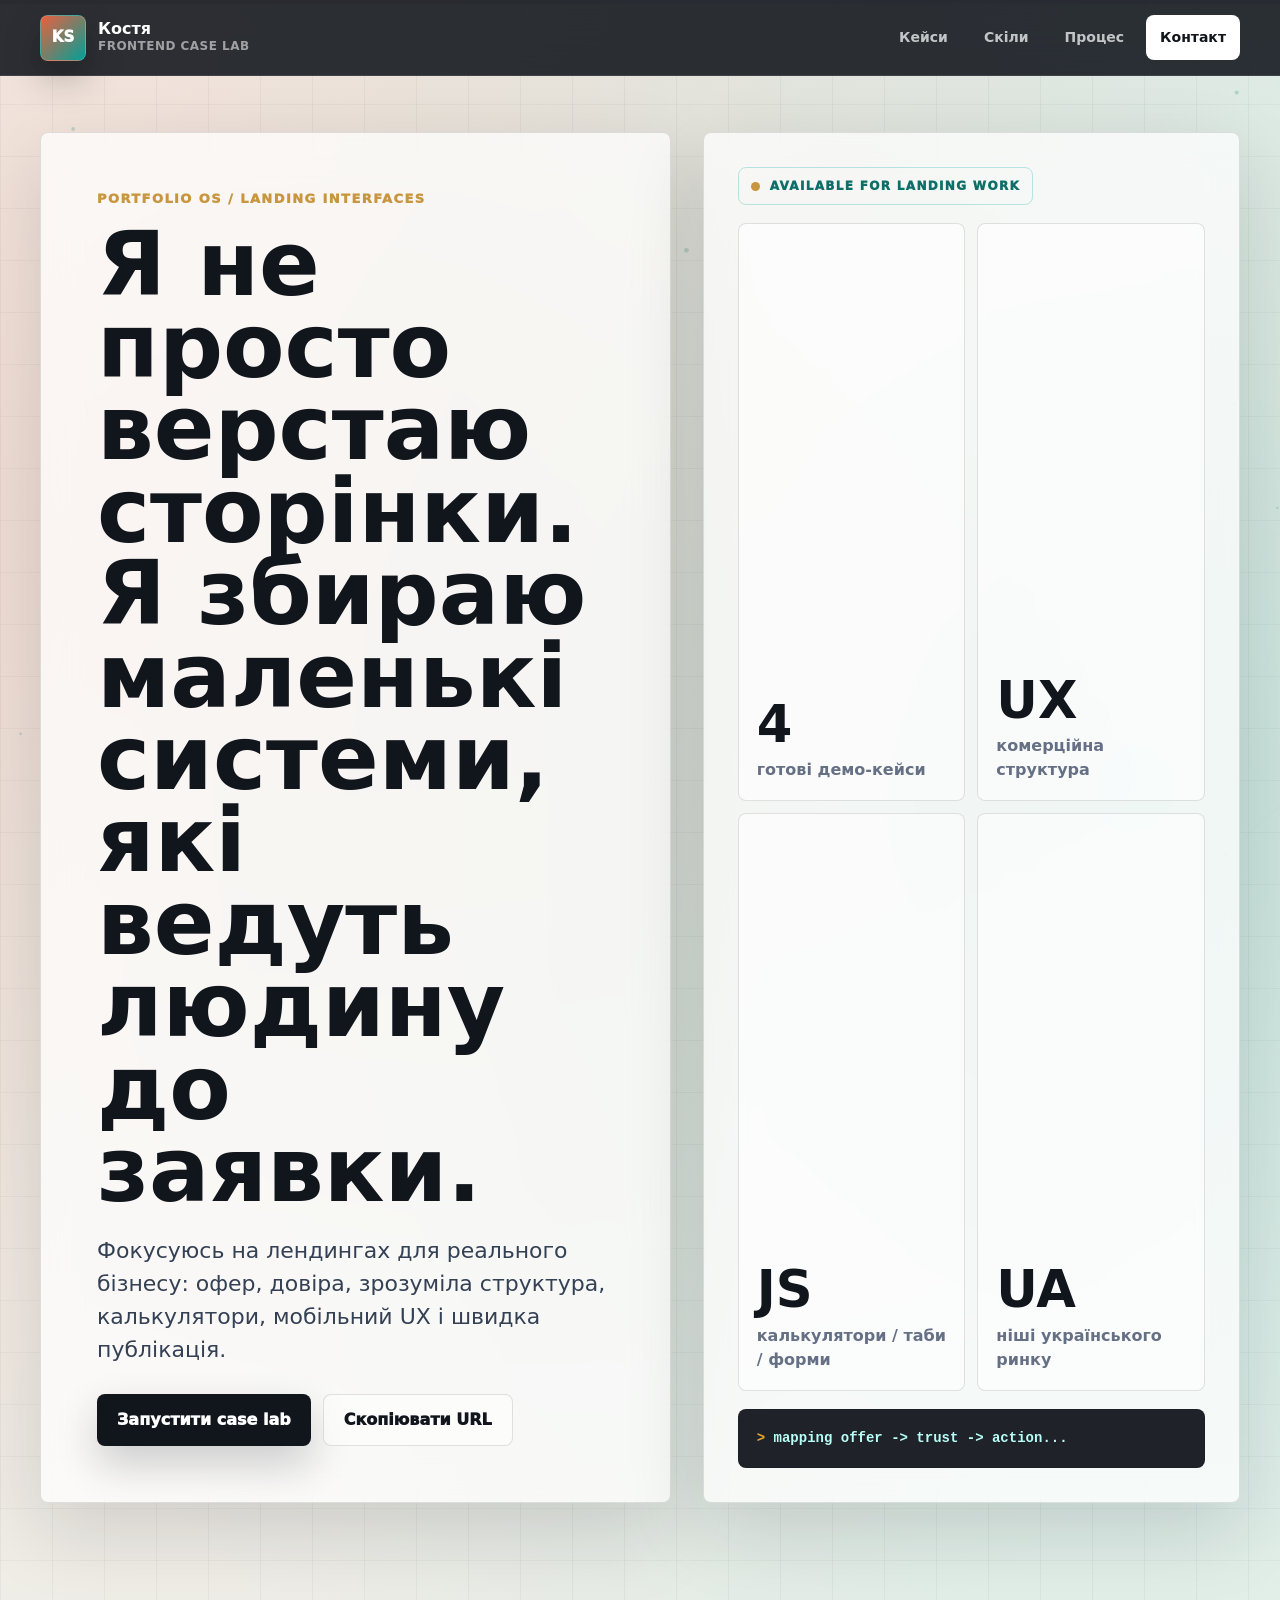
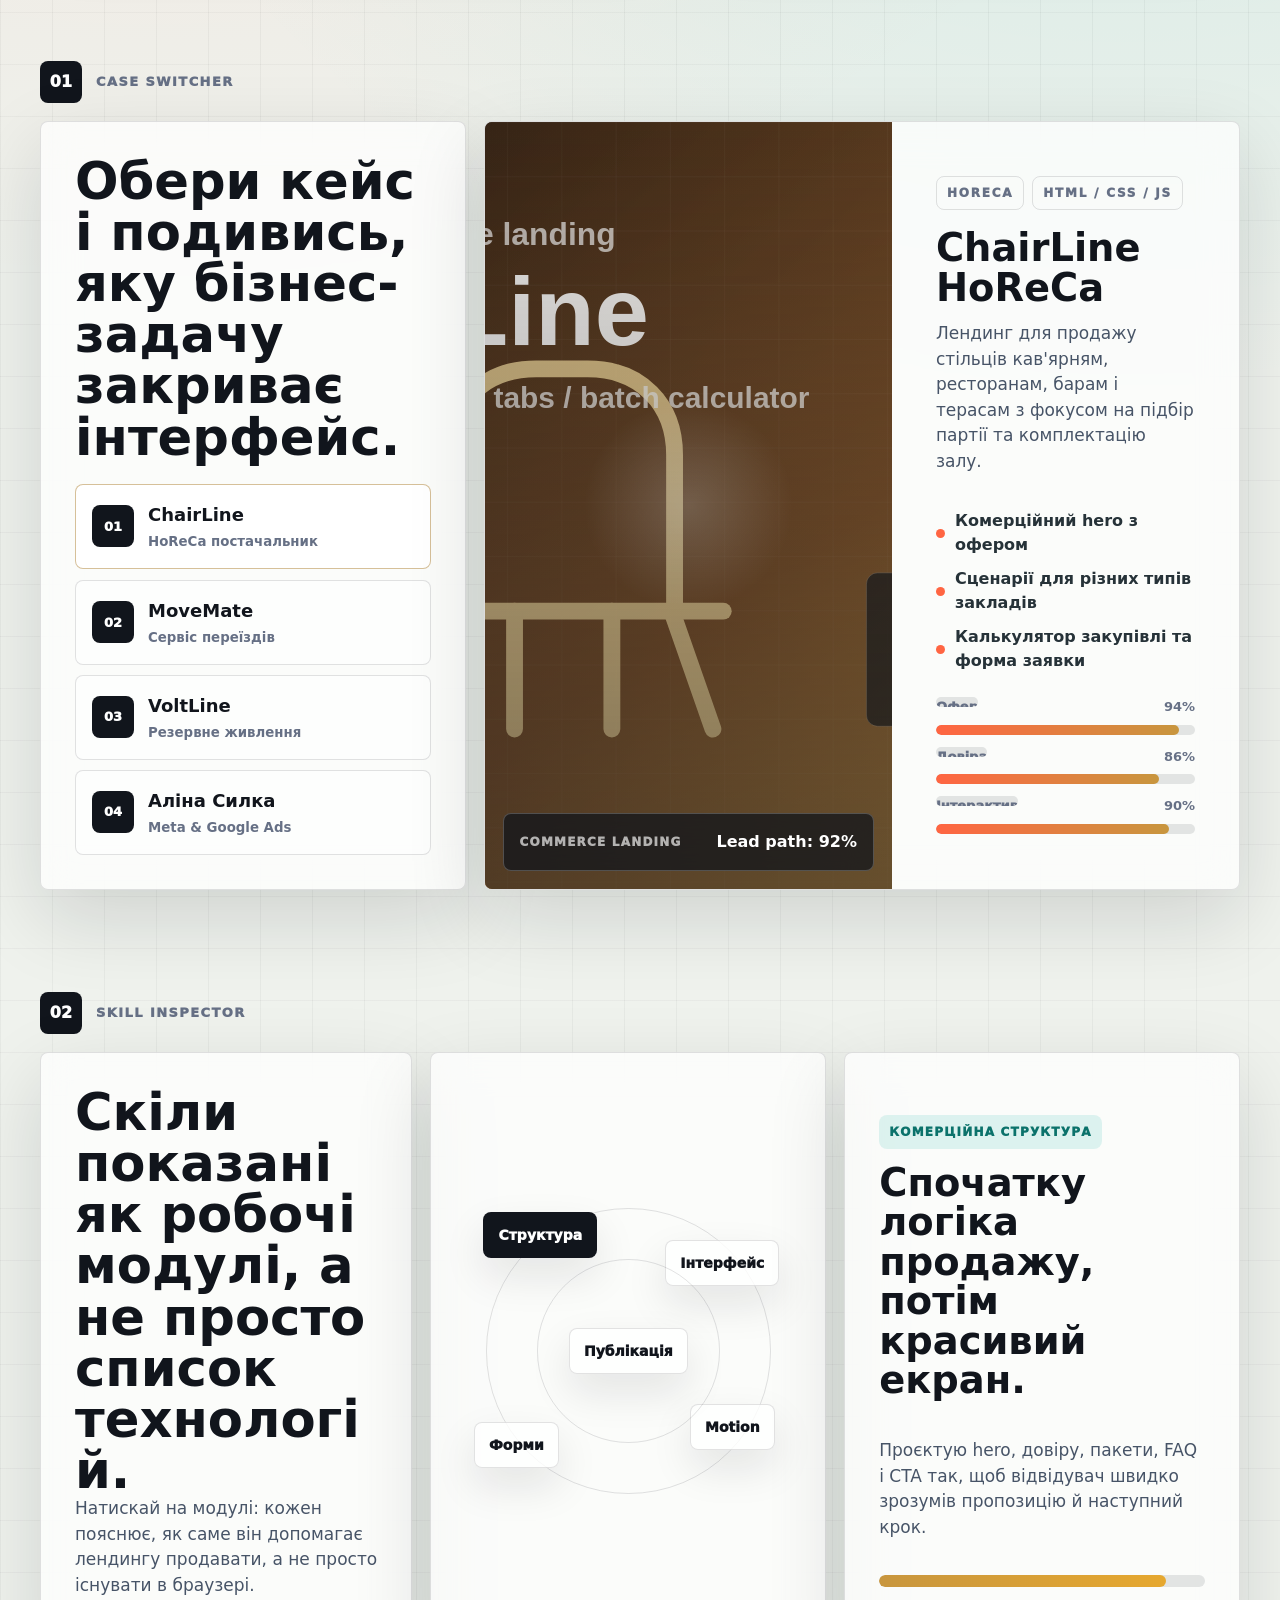
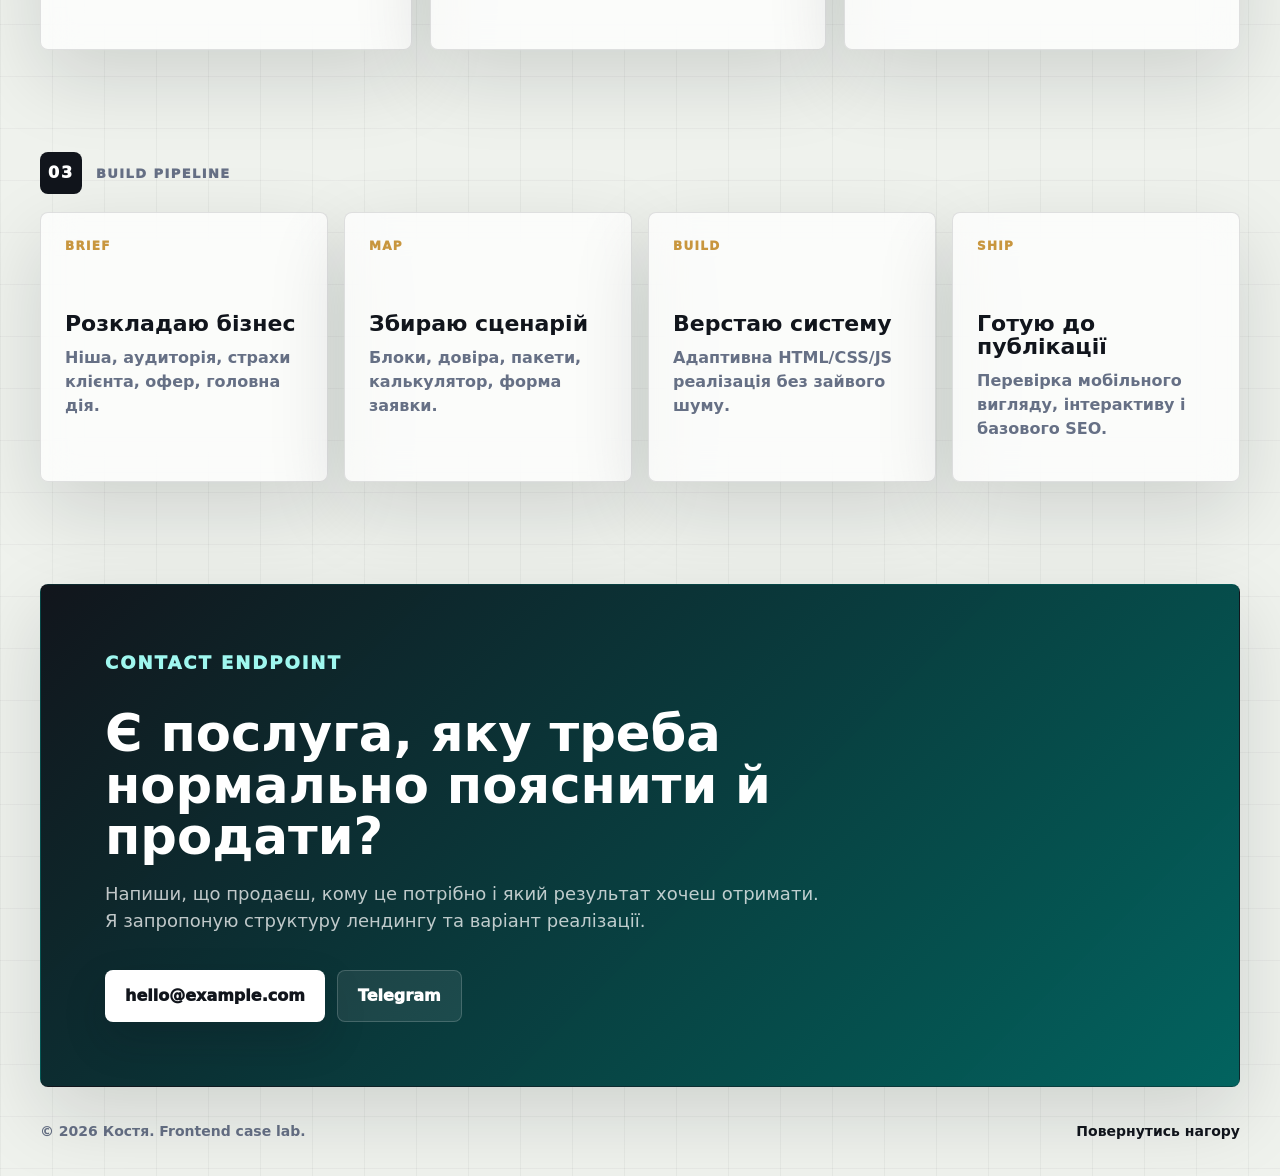
==== commit 95ad095f: "Update advertising services case" ====
--- a/index.html
+++ b/index.html
@@ -1,14 +1,1612 @@
 <!DOCTYPE html>
 <html lang="uk">
 <head>
-<meta charset="UTF-8">
-<meta name="viewport" content="width=device-width, initial-scale=1.0">
-<meta name="description" content="Костя - frontend-розробник. Інтерактивне портфоліо з чотирма кейсами бізнес-лендингів.">
-<title>Костя - frontend case lab</title>
-<style>
-:root{--bg:#eff2ed;--ink:#11151c;--muted:#667085;--paper:rgba(255,255,255,.76);--line:rgba(17,21,28,.12);--dark:#11151c;--a:#132826;--b:#d09a3d;--c:#ff6542;--radius:8px;--max:1180px;--shadow:0 28px 80px rgba(17,21,28,.14)}*{box-sizing:border-box}html{scroll-behavior:smooth}body{margin:0;background:linear-gradient(90deg,rgba(17,21,28,.045) 1px,transparent 1px) 0 0/52px 52px,linear-gradient(180deg,rgba(17,21,28,.035) 1px,transparent 1px) 0 0/52px 52px,radial-gradient(circle at 15% 15%,rgba(255,101,66,.16),transparent 34%),radial-gradient(circle at 86% 16%,rgba(0,169,157,.18),transparent 32%),var(--bg);color:var(--ink);font-family:Inter,Segoe UI,system-ui,sans-serif;line-height:1.5;overflow-x:hidden}a{color:inherit;text-decoration:none}button{border:0;color:inherit;cursor:pointer;font:inherit}.bg{position:fixed;inset:0;z-index:-1;opacity:.55}.meter{position:fixed;inset:0 0 auto;z-index:100;height:4px;background:rgba(17,21,28,.08)}.meter span{display:block;width:0;height:100%;background:linear-gradient(90deg,var(--c),var(--b),#e6a82f)}.section{width:min(var(--max),calc(100% - 32px));margin:0 auto}.topbar{position:sticky;top:0;z-index:80;display:flex;align-items:center;justify-content:space-between;gap:20px;min-height:76px;padding:0 max(16px,calc((100% - var(--max))/2));background:rgba(17,21,28,.9);color:#fff;backdrop-filter:blur(18px)}.brand{display:inline-flex;align-items:center;gap:12px}.mark{display:grid;width:46px;height:46px;place-items:center;border-radius:var(--radius);background:linear-gradient(135deg,var(--c),var(--b));font-weight:950}.brand strong,.brand small{display:block}.brand small{color:rgba(255,255,255,.58);font-size:12px;font-weight:800;text-transform:uppercase;letter-spacing:.04em}.nav{display:flex;gap:8px}.nav a{min-height:44px;border-radius:var(--radius);color:rgba(255,255,255,.72);font-size:14px;font-weight:850;padding:12px 14px}.nav a:hover{background:rgba(255,255,255,.08);color:#fff}.nav .cta{background:#fff;color:var(--dark)}.menu{display:none;width:44px;height:44px;border:1px solid rgba(255,255,255,.16);border-radius:var(--radius);background:rgba(255,255,255,.08)}.menu span{display:block;width:18px;height:2px;margin:4px auto;background:#fff}.card{border:1px solid var(--line);border-radius:var(--radius);background:var(--paper);box-shadow:var(--shadow);backdrop-filter:blur(18px)}.hero{display:grid;grid-template-columns:minmax(0,1.08fr) minmax(320px,.92fr);gap:32px;align-items:stretch;min-height:calc(100vh - 76px);padding:56px 0}.hero-copy{display:grid;align-content:end;min-height:620px;padding:clamp(26px,5vw,56px)}.eyebrow{margin:0 0 14px;color:var(--b);font-size:13px;font-weight:950;text-transform:uppercase;letter-spacing:.11em}h1,h2,h3,p{margin-top:0}h1,h2,h3{overflow-wrap:anywhere}h1{max-width:850px;margin-bottom:22px;font-size:clamp(44px,7vw,96px);line-height:.92}h2{font-size:clamp(32px,4vw,58px);line-height:1}h3{font-size:clamp(24px,3vw,42px);line-height:1.03}.hero-text{max-width:720px;margin-bottom:28px;color:#344054;font-size:clamp(18px,2.1vw,22px)}.actions{display:flex;flex-wrap:wrap;gap:12px}.btn{display:inline-flex;align-items:center;justify-content:center;min-height:52px;border-radius:var(--radius);font-weight:950;padding:0 20px}.primary{background:var(--dark);color:#fff;box-shadow:0 18px 42px rgba(17,21,28,.2)}.ghost{border:1px solid var(--line);background:rgba(255,255,255,.5)}.mission{display:grid;grid-template-rows:auto 1fr auto;gap:18px;min-height:620px;padding:clamp(22px,3vw,34px)}.status{display:inline-flex;align-items:center;gap:10px;width:fit-content;border:1px solid rgba(0,169,157,.26);border-radius:var(--radius);color:#0d6f68;font-size:12px;font-weight:950;padding:9px 12px;text-transform:uppercase;letter-spacing:.11em}.dot{width:9px;height:9px;border-radius:50%;background:var(--b);box-shadow:0 0 0 0 rgba(0,169,157,.42);animation:pulse 1.6s infinite}@keyframes pulse{70%{box-shadow:0 0 0 12px rgba(0,169,157,0)}}.grid{display:grid;grid-template-columns:repeat(2,minmax(0,1fr));gap:12px}.grid div{display:grid;align-content:end;min-height:160px;border:1px solid var(--line);border-radius:var(--radius);background:rgba(255,255,255,.56);padding:18px}.grid strong{font-size:clamp(32px,4vw,58px);line-height:.92}.grid span{color:var(--muted);font-weight:850}.console{min-height:58px;border-radius:var(--radius);background:rgba(17,21,28,.94);color:#b6fff6;font:700 14px Consolas,monospace;padding:18px}.console:before{content:'> ';color:#e6a82f}.block{padding-top:102px}.kicker{display:flex;align-items:center;gap:14px;margin-bottom:18px}.kicker span{display:grid;width:42px;height:42px;place-items:center;border-radius:var(--radius);background:var(--dark);color:#fff;font-weight:950}.kicker p{margin:0;color:var(--muted);font-size:13px;font-weight:950;text-transform:uppercase;letter-spacing:.11em}.stage{display:grid;grid-template-columns:minmax(280px,.36fr) minmax(0,.64fr);gap:18px}.side{display:grid;align-content:start;gap:22px;padding:clamp(22px,4vw,34px)}.tabs{display:grid;gap:10px}.tab{display:grid;grid-template-columns:auto 1fr;gap:4px 14px;align-items:center;border:1px solid var(--line);border-radius:var(--radius);background:rgba(255,255,255,.52);padding:16px;text-align:left}.tab:hover,.tab.on{background:rgba(255,255,255,.9);transform:translateY(-1px)}.tab span{grid-row:span 2;display:grid;width:42px;height:42px;place-items:center;border-radius:var(--radius);background:var(--dark);color:#fff;font-size:13px;font-weight:950}.tab small{color:var(--muted);font-weight:800}.viewer{display:grid;grid-template-columns:minmax(260px,.54fr) minmax(0,.46fr);overflow:hidden}.visual{position:relative;min-height:620px;display:grid;align-content:end;padding:28px;background:linear-gradient(135deg,var(--a),var(--b));color:#fff;overflow:hidden}.visual:before{position:absolute;inset:0;background:linear-gradient(180deg,transparent,rgba(17,21,28,.54)),radial-gradient(circle at var(--mx,50%) var(--my,50%),rgba(255,255,255,.25),transparent 24%);content:''}.visual>*{position:relative}.type{font-size:13px;font-weight:950;letter-spacing:.12em;text-transform:uppercase;opacity:.72}.big{font-size:clamp(52px,9vw,112px);line-height:.86;font-weight:950}.glass{display:flex;justify-content:space-between;gap:14px;margin-top:220px;border:1px solid rgba(255,255,255,.22);border-radius:var(--radius);background:rgba(17,21,28,.74);padding:16px;backdrop-filter:blur(14px)}.details{display:grid;align-content:center;padding:clamp(24px,4vw,44px)}.meta{display:flex;flex-wrap:wrap;gap:8px;margin-bottom:18px;text-transform:uppercase;letter-spacing:.11em}.meta span{border:1px solid var(--line);border-radius:var(--radius);color:var(--muted);font-size:12px;font-weight:950;padding:7px 10px}.details p{color:#475467;font-size:17px}.focus{display:grid;gap:10px;margin:18px 0 24px}.focus span{display:flex;align-items:center;gap:10px;color:#263238;font-weight:850}.focus span:before{width:9px;height:9px;border-radius:50%;background:var(--c);content:''}.bars{display:grid;gap:12px}.bar{display:grid;gap:8px}.bar label{display:flex;justify-content:space-between;color:var(--muted);font-size:13px;font-weight:950}.bar i{height:10px;border-radius:99px;background:rgba(17,21,28,.1);overflow:hidden}.bar i:after{display:block;width:var(--v);height:100%;border-radius:inherit;background:linear-gradient(90deg,var(--c),var(--b));content:''}.skills{display:grid;grid-template-columns:minmax(240px,.32fr) minmax(280px,.34fr) minmax(280px,.34fr);gap:18px}.skillcopy,.inspector{display:grid;align-content:center;min-height:420px;padding:clamp(24px,4vw,34px)}.skillcopy p,.inspector p{color:#475467;font-size:17px}.orbit{position:relative;display:grid;min-height:420px;place-items:center;overflow:hidden}.orbit:before,.orbit:after{position:absolute;border:1px solid rgba(17,21,28,.12);border-radius:50%;content:''}.orbit:before{width:min(72%,300px);aspect-ratio:1}.orbit:after{width:min(46%,190px);aspect-ratio:1}.node{position:absolute;min-height:46px;border:1px solid var(--line);border-radius:var(--radius);background:rgba(255,255,255,.78);box-shadow:0 18px 42px rgba(17,21,28,.1);font-size:14px;font-weight:950;padding:0 14px}.node:nth-child(1){transform:translate(-88px,-116px)}.node:nth-child(2){transform:translate(94px,-88px)}.node:nth-child(3){transform:translate(104px,76px)}.node:nth-child(4){transform:translate(-112px,94px)}.node:nth-child(5){transform:translate(0,0)}.node:hover,.node.on{background:var(--dark);color:#fff}.label{width:fit-content;margin-bottom:14px;border-radius:var(--radius);background:rgba(0,169,157,.12);color:#0b726b;font-size:12px;font-weight:950;letter-spacing:.1em;padding:8px 10px;text-transform:uppercase}.line{height:12px;margin-top:18px;border-radius:99px;background:rgba(17,21,28,.1);overflow:hidden}.line span{display:block;width:var(--v);height:100%;background:linear-gradient(90deg,var(--b),#e6a82f)}.pipeline{display:grid;grid-template-columns:repeat(4,minmax(0,1fr));gap:16px}.step{min-height:270px;padding:24px}.step span{display:block;margin-bottom:58px;color:var(--b);font-size:12px;font-weight:950;text-transform:uppercase;letter-spacing:.11em}.step h3{font-size:22px}.step p{color:var(--muted);font-weight:800}.contact{display:grid;gap:18px;min-height:440px;align-content:center;padding:clamp(28px,6vw,64px);background:linear-gradient(135deg,rgba(17,21,28,.96),rgba(0,108,102,.9));color:#fff}.contact .eyebrow{color:#9ff7ef}.contact p{max-width:720px;color:rgba(255,255,255,.74);font-size:18px}.contact .primary{background:#fff;color:var(--dark)}.contact .ghost{border-color:rgba(255,255,255,.18);background:rgba(255,255,255,.08);color:#fff}.foot{display:flex;justify-content:space-between;gap:16px;width:min(var(--max),calc(100% - 32px));margin:0 auto;padding:34px 0;color:var(--muted);font-size:14px;font-weight:850}.reveal{opacity:0;transform:translateY(18px)}.reveal.show{opacity:1;transform:translateY(0);transition:.56s ease}@media(max-width:1060px){.hero,.stage,.viewer,.skills{grid-template-columns:1fr}.hero-copy,.mission,.visual,.skillcopy,.orbit,.inspector{min-height:auto}.mission{min-height:520px}.visual{height:460px}.pipeline{grid-template-columns:repeat(2,1fr)}}@media(max-width:760px){.topbar{min-height:70px}.brand small{display:none}.menu{display:block}.nav{position:fixed;top:70px;right:16px;left:16px;display:none;align-items:stretch;border-radius:var(--radius);background:#10151c;box-shadow:0 28px 70px rgba(0,0,0,.32);padding:10px}.nav.open{display:grid}.hero{min-height:auto;padding:34px 0}.hero-copy{padding:24px}h1{font-size:clamp(38px,13vw,60px)}h2{font-size:clamp(30px,10vw,44px)}.actions .btn{width:100%}.grid,.pipeline{grid-template-columns:1fr}.grid div,.step{min-height:150px}.block{padding-top:72px}.visual{height:320px}.glass{align-items:flex-start;flex-direction:column;margin-top:130px}.orbit{min-height:360px}.node{font-size:12px;padding:0 10px}.foot{display:grid}}@media(max-width:420px){.section,.foot{width:min(100% - 24px,var(--max))}.tab{grid-template-columns:1fr}.tab span{grid-row:auto}}
-</style>
+  <meta charset="UTF-8">
+  <meta name="viewport" content="width=device-width, initial-scale=1.0">
+  <meta name="description" content="Костя - frontend-розробник, який створює бізнес-лендинги, інтерактивні калькулятори та адаптивні інтерфейси для українського ринку.">
+  <title>Костя - frontend case lab</title>
+  <style>
+:root {
+  --bg: #eff2ed;
+  --ink: #11151c;
+  --muted: #667085;
+  --paper: rgba(255, 255, 255, 0.72);
+  --paper-strong: #ffffff;
+  --line: rgba(17, 21, 28, 0.12);
+  --dark: #11151c;
+  --accent: #00a99d;
+  --accent-2: #ff6542;
+  --accent-3: #e6a82f;
+  --case-a: #132826;
+  --case-b: #d09a3d;
+  --radius: 8px;
+  --max: 1200px;
+  --shadow: 0 28px 80px rgba(17, 21, 28, 0.14);
+}
+
+* {
+  box-sizing: border-box;
+}
+
+html {
+  scroll-behavior: smooth;
+}
+
+body {
+  min-height: 100vh;
+  margin: 0;
+  background:
+    linear-gradient(90deg, rgba(17, 21, 28, 0.045) 1px, transparent 1px) 0 0 / 52px 52px,
+    linear-gradient(180deg, rgba(17, 21, 28, 0.035) 1px, transparent 1px) 0 0 / 52px 52px,
+    radial-gradient(circle at 12% 12%, rgba(255, 101, 66, 0.16), transparent 34%),
+    radial-gradient(circle at 88% 18%, rgba(0, 169, 157, 0.18), transparent 32%),
+    var(--bg);
+  color: var(--ink);
+  font-family: Inter, "Segoe UI", system-ui, -apple-system, sans-serif;
+  line-height: 1.5;
+  overflow-x: hidden;
+}
+
+body::selection {
+  background: var(--accent);
+  color: #fff;
+}
+
+body.nav-open {
+  overflow: hidden;
+}
+
+a {
+  color: inherit;
+  text-decoration: none;
+}
+
+button {
+  border: 0;
+  color: inherit;
+  cursor: pointer;
+  font: inherit;
+}
+
+img {
+  display: block;
+  max-width: 100%;
+}
+
+.signal-canvas {
+  position: fixed;
+  inset: 0;
+  z-index: -2;
+  width: 100%;
+  height: 100%;
+  opacity: 0.58;
+}
+
+.scroll-meter {
+  position: fixed;
+  inset: 0 0 auto;
+  z-index: 100;
+  height: 4px;
+  background: rgba(17, 21, 28, 0.08);
+}
+
+.scroll-meter span {
+  display: block;
+  width: 0%;
+  height: 100%;
+  background: linear-gradient(90deg, var(--accent-2), var(--accent), var(--accent-3));
+}
+
+.section {
+  width: min(var(--max), calc(100% - 32px));
+  margin: 0 auto;
+}
+
+.topbar {
+  position: sticky;
+  top: 0;
+  z-index: 80;
+  display: flex;
+  align-items: center;
+  justify-content: space-between;
+  gap: 20px;
+  min-height: 76px;
+  padding: 0 max(16px, calc((100% - var(--max)) / 2));
+  border-bottom: 1px solid rgba(255, 255, 255, 0.1);
+  background: rgba(17, 21, 28, 0.88);
+  color: #fff;
+  backdrop-filter: blur(18px);
+}
+
+.brand {
+  display: inline-flex;
+  align-items: center;
+  gap: 12px;
+  min-width: 0;
+}
+
+.brand-mark {
+  display: grid;
+  width: 46px;
+  height: 46px;
+  flex: 0 0 46px;
+  place-items: center;
+  border: 1px solid rgba(255, 255, 255, 0.16);
+  border-radius: var(--radius);
+  background:
+    linear-gradient(135deg, rgba(255, 101, 66, 0.92), rgba(0, 169, 157, 0.94)),
+    var(--dark);
+  box-shadow: 0 16px 36px rgba(0, 0, 0, 0.26);
+  font-size: 15px;
+  font-weight: 950;
+}
+
+.brand strong,
+.brand small {
+  display: block;
+}
+
+.brand strong {
+  line-height: 1.1;
+}
+
+.brand small {
+  color: rgba(255, 255, 255, 0.55);
+  font-size: 12px;
+  font-weight: 800;
+  letter-spacing: 0.04em;
+  text-transform: uppercase;
+}
+
+.site-nav {
+  display: flex;
+  align-items: center;
+  gap: 8px;
+}
+
+.site-nav a {
+  min-height: 44px;
+  border-radius: var(--radius);
+  color: rgba(255, 255, 255, 0.72);
+  font-size: 14px;
+  font-weight: 850;
+  padding: 12px 14px;
+  transition: background 180ms ease, color 180ms ease, transform 180ms ease;
+}
+
+.site-nav a:hover,
+.site-nav a.is-active {
+  background: rgba(255, 255, 255, 0.08);
+  color: #fff;
+  transform: translateY(-1px);
+}
+
+.site-nav .nav-action {
+  background: #fff;
+  color: var(--dark);
+}
+
+.site-nav .nav-action:hover,
+.site-nav .nav-action.is-active {
+  background: #fff;
+  color: var(--dark);
+}
+
+.menu-toggle {
+  display: none;
+  width: 44px;
+  height: 44px;
+  border: 1px solid rgba(255, 255, 255, 0.16);
+  border-radius: var(--radius);
+  background: rgba(255, 255, 255, 0.08);
+}
+
+.menu-toggle span {
+  display: block;
+  width: 18px;
+  height: 2px;
+  margin: 4px auto;
+  background: #fff;
+}
+
+.hero {
+  display: grid;
+  grid-template-columns: minmax(0, 1.08fr) minmax(320px, 0.92fr);
+  gap: 32px;
+  align-items: stretch;
+  min-height: calc(100vh - 76px);
+  padding: 56px 0;
+}
+
+.hero-copy,
+.mission-card,
+.case-sidebar,
+.case-viewer,
+.skills-copy,
+.skill-orbit,
+.skill-inspector,
+.pipeline-step,
+.contact-panel {
+  border: 1px solid var(--line);
+  border-radius: var(--radius);
+  background: var(--paper);
+  box-shadow: var(--shadow);
+  backdrop-filter: blur(18px);
+}
+
+.hero-copy {
+  display: grid;
+  align-content: end;
+  min-height: 620px;
+  padding: clamp(26px, 5vw, 56px);
+}
+
+.eyebrow,
+.section-kicker p,
+.mission-status,
+.case-meta,
+.case-topline,
+.process-section span {
+  letter-spacing: 0.11em;
+  text-transform: uppercase;
+}
+
+.eyebrow {
+  margin: 0 0 14px;
+  color: var(--accent);
+  font-size: 13px;
+  font-weight: 950;
+}
+
+h1,
+h2,
+h3,
+p {
+  margin-top: 0;
+}
+
+h1,
+h2,
+h3 {
+  overflow-wrap: anywhere;
+}
+
+h1 {
+  max-width: 850px;
+  margin-bottom: 22px;
+  font-size: clamp(44px, 7vw, 96px);
+  line-height: 0.92;
+  letter-spacing: 0;
+}
+
+h2 {
+  margin-bottom: 0;
+  font-size: clamp(32px, 4vw, 58px);
+  line-height: 1;
+  letter-spacing: 0;
+}
+
+h3 {
+  font-size: clamp(24px, 3vw, 42px);
+  line-height: 1.03;
+}
+
+.hero-text {
+  max-width: 720px;
+  margin-bottom: 28px;
+  color: #344054;
+  font-size: clamp(18px, 2.1vw, 22px);
+}
+
+.hero-actions,
+.contact-actions {
+  display: flex;
+  flex-wrap: wrap;
+  gap: 12px;
+}
+
+.button {
+  display: inline-flex;
+  align-items: center;
+  justify-content: center;
+  min-height: 52px;
+  border-radius: var(--radius);
+  font-weight: 950;
+  padding: 0 20px;
+  transition: transform 180ms ease, box-shadow 180ms ease;
+}
+
+.button-primary {
+  background: var(--dark);
+  box-shadow: 0 18px 42px rgba(17, 21, 28, 0.2);
+  color: #fff;
+}
+
+.button-ghost {
+  border: 1px solid var(--line);
+  background: rgba(255, 255, 255, 0.5);
+  color: var(--ink);
+}
+
+.mission-card {
+  display: grid;
+  grid-template-rows: auto 1fr auto;
+  gap: 18px;
+  min-height: 620px;
+  padding: clamp(22px, 3vw, 34px);
+}
+
+.mission-status {
+  display: inline-flex;
+  align-items: center;
+  gap: 10px;
+  width: fit-content;
+  border: 1px solid rgba(0, 169, 157, 0.26);
+  border-radius: var(--radius);
+  color: #0d6f68;
+  font-size: 12px;
+  font-weight: 950;
+  padding: 9px 12px;
+}
+
+.pulse-dot {
+  width: 9px;
+  height: 9px;
+  border-radius: 999px;
+  background: var(--accent);
+  box-shadow: 0 0 0 0 rgba(0, 169, 157, 0.42);
+  animation: pulse 1600ms infinite;
+}
+
+@keyframes pulse {
+  70% { box-shadow: 0 0 0 12px rgba(0, 169, 157, 0); }
+  100% { box-shadow: 0 0 0 0 rgba(0, 169, 157, 0); }
+}
+
+.mission-grid {
+  display: grid;
+  grid-template-columns: repeat(2, minmax(0, 1fr));
+  gap: 12px;
+}
+
+.mission-grid div {
+  display: grid;
+  align-content: end;
+  min-height: 160px;
+  border: 1px solid var(--line);
+  border-radius: var(--radius);
+  background: rgba(255, 255, 255, 0.56);
+  padding: 18px;
+}
+
+.mission-grid strong {
+  display: block;
+  margin-bottom: 10px;
+  font-size: clamp(32px, 4vw, 58px);
+  line-height: 0.92;
+}
+
+.mission-grid span {
+  color: var(--muted);
+  font-weight: 850;
+}
+
+.console {
+  min-height: 58px;
+  border: 1px solid rgba(17, 21, 28, 0.16);
+  border-radius: var(--radius);
+  background: rgba(17, 21, 28, 0.94);
+  color: #b6fff6;
+  font-family: Consolas, "SFMono-Regular", monospace;
+  font-size: 14px;
+  font-weight: 700;
+  padding: 18px;
+}
+
+.console span::before {
+  content: "> ";
+  color: var(--accent-3);
+}
+
+.case-lab,
+.skills-lab,
+.process-section,
+.contact-section {
+  padding-top: 102px;
+}
+
+.section-kicker {
+  display: flex;
+  align-items: center;
+  gap: 14px;
+  margin-bottom: 18px;
+}
+
+.section-kicker span {
+  display: grid;
+  width: 42px;
+  height: 42px;
+  place-items: center;
+  border-radius: var(--radius);
+  background: var(--dark);
+  color: #fff;
+  font-weight: 950;
+}
+
+.section-kicker p {
+  margin-bottom: 0;
+  color: var(--muted);
+  font-size: 13px;
+  font-weight: 950;
+}
+
+.case-stage {
+  display: grid;
+  grid-template-columns: minmax(280px, 0.36fr) minmax(0, 0.64fr);
+  gap: 18px;
+  align-items: stretch;
+}
+
+.case-sidebar {
+  display: grid;
+  align-content: start;
+  gap: 22px;
+  padding: clamp(22px, 4vw, 34px);
+}
+
+.case-tabs {
+  display: grid;
+  gap: 10px;
+}
+
+.case-tab {
+  display: grid;
+  grid-template-columns: auto minmax(0, 1fr);
+  gap: 4px 14px;
+  align-items: center;
+  border: 1px solid var(--line);
+  border-radius: var(--radius);
+  background: rgba(255, 255, 255, 0.52);
+  padding: 16px;
+  text-align: left;
+  transition: border-color 180ms ease, background 180ms ease, transform 180ms ease;
+}
+
+.case-tab:hover,
+.case-tab.is-active {
+  border-color: color-mix(in srgb, var(--accent) 45%, var(--line));
+  background: rgba(255, 255, 255, 0.86);
+  transform: translateY(-1px);
+}
+
+.case-tab span {
+  grid-row: span 2;
+  display: grid;
+  width: 42px;
+  height: 42px;
+  place-items: center;
+  border-radius: var(--radius);
+  background: var(--dark);
+  color: #fff;
+  font-size: 13px;
+  font-weight: 950;
+}
+
+.case-tab strong,
+.case-tab small {
+  min-width: 0;
+}
+
+.case-tab strong {
+  font-size: 18px;
+}
+
+.case-tab small {
+  color: var(--muted);
+  font-weight: 800;
+}
+
+.case-viewer {
+  display: grid;
+  grid-template-columns: minmax(260px, 0.54fr) minmax(0, 0.46fr);
+  overflow: hidden;
+}
+
+.case-preview {
+  position: relative;
+  min-height: 620px;
+  background: linear-gradient(135deg, var(--case-a), var(--case-b));
+  overflow: hidden;
+}
+
+.case-preview::before {
+  position: absolute;
+  inset: 0;
+  z-index: 1;
+  background:
+    linear-gradient(180deg, transparent, rgba(17, 21, 28, 0.48)),
+    radial-gradient(circle at var(--mx, 50%) var(--my, 50%), rgba(255, 255, 255, 0.24), transparent 24%);
+  content: "";
+  pointer-events: none;
+}
+
+.case-preview img {
+  width: 100%;
+  height: 100%;
+  object-fit: cover;
+  opacity: 0.88;
+  transition: filter 480ms ease, opacity 480ms ease;
+}
+
+.case-preview:hover img {
+  filter: saturate(1.08) contrast(1.04);
+}
+
+.preview-glass {
+  position: absolute;
+  right: 18px;
+  bottom: 18px;
+  left: 18px;
+  z-index: 2;
+  display: flex;
+  align-items: center;
+  justify-content: space-between;
+  gap: 14px;
+  border: 1px solid rgba(255, 255, 255, 0.22);
+  border-radius: var(--radius);
+  background: rgba(17, 21, 28, 0.74);
+  color: #fff;
+  padding: 16px;
+  backdrop-filter: blur(14px);
+}
+
+.preview-glass span {
+  color: rgba(255, 255, 255, 0.66);
+  font-size: 12px;
+  font-weight: 950;
+  letter-spacing: 0.1em;
+  text-transform: uppercase;
+}
+
+.preview-glass strong {
+  white-space: nowrap;
+}
+
+.case-details {
+  display: grid;
+  align-content: center;
+  padding: clamp(24px, 4vw, 44px);
+}
+
+.case-meta {
+  display: flex;
+  flex-wrap: wrap;
+  gap: 8px;
+  margin-bottom: 18px;
+}
+
+.case-meta span {
+  border: 1px solid var(--line);
+  border-radius: var(--radius);
+  color: var(--muted);
+  font-size: 12px;
+  font-weight: 950;
+  padding: 7px 10px;
+}
+
+.case-details h3 {
+  margin-bottom: 14px;
+}
+
+.case-details p {
+  color: #475467;
+  font-size: 17px;
+}
+
+.case-focus {
+  display: grid;
+  gap: 10px;
+  margin: 18px 0 24px;
+}
+
+.case-focus span {
+  display: flex;
+  align-items: center;
+  gap: 10px;
+  color: #263238;
+  font-weight: 850;
+}
+
+.case-focus span::before {
+  width: 9px;
+  height: 9px;
+  flex: 0 0 9px;
+  border-radius: 999px;
+  background: var(--accent-2);
+  content: "";
+}
+
+.case-bars {
+  display: grid;
+  gap: 12px;
+}
+
+.case-bar {
+  display: grid;
+  gap: 8px;
+}
+
+.case-bar label {
+  display: flex;
+  justify-content: space-between;
+  color: var(--muted);
+  font-size: 13px;
+  font-weight: 950;
+}
+
+.case-bar span {
+  position: relative;
+  height: 10px;
+  border-radius: 999px;
+  background: rgba(17, 21, 28, 0.1);
+  overflow: hidden;
+}
+
+.case-bar span::after {
+  position: absolute;
+  inset: 0 auto 0 0;
+  width: var(--value);
+  border-radius: inherit;
+  background: linear-gradient(90deg, var(--accent-2), var(--accent));
+  content: "";
+}
+
+.skills-board {
+  display: grid;
+  grid-template-columns: minmax(240px, 0.32fr) minmax(280px, 0.34fr) minmax(280px, 0.34fr);
+  gap: 18px;
+}
+
+.skills-copy,
+.skill-inspector {
+  display: grid;
+  align-content: center;
+  min-height: 420px;
+  padding: clamp(24px, 4vw, 34px);
+}
+
+.skills-copy p,
+.skill-inspector p {
+  color: #475467;
+  font-size: 17px;
+}
+
+.skill-orbit {
+  position: relative;
+  display: grid;
+  min-height: 420px;
+  place-items: center;
+  overflow: hidden;
+  padding: 28px;
+}
+
+.skill-orbit::before,
+.skill-orbit::after {
+  position: absolute;
+  border: 1px solid rgba(17, 21, 28, 0.12);
+  border-radius: 50%;
+  content: "";
+}
+
+.skill-orbit::before {
+  width: min(72%, 300px);
+  aspect-ratio: 1;
+}
+
+.skill-orbit::after {
+  width: min(46%, 190px);
+  aspect-ratio: 1;
+}
+
+.skill-node {
+  position: absolute;
+  min-height: 46px;
+  border: 1px solid var(--line);
+  border-radius: var(--radius);
+  background: rgba(255, 255, 255, 0.78);
+  box-shadow: 0 18px 42px rgba(17, 21, 28, 0.1);
+  font-size: 14px;
+  font-weight: 950;
+  padding: 0 14px;
+  transition: background 180ms ease, color 180ms ease, transform 180ms ease;
+}
+
+.skill-node:nth-child(1) { transform: translate(-88px, -116px); }
+.skill-node:nth-child(2) { transform: translate(94px, -88px); }
+.skill-node:nth-child(3) { transform: translate(104px, 76px); }
+.skill-node:nth-child(4) { transform: translate(-112px, 94px); }
+.skill-node:nth-child(5) { transform: translate(0, 0); }
+
+.skill-node:hover,
+.skill-node.is-active {
+  background: var(--dark);
+  color: #fff;
+}
+
+.skill-inspector span {
+  width: fit-content;
+  margin-bottom: 14px;
+  border-radius: var(--radius);
+  background: rgba(0, 169, 157, 0.12);
+  color: #0b726b;
+  font-size: 12px;
+  font-weight: 950;
+  letter-spacing: 0.1em;
+  padding: 8px 10px;
+  text-transform: uppercase;
+}
+
+.inspector-meter {
+  height: 12px;
+  margin-top: 18px;
+  border-radius: 999px;
+  background: rgba(17, 21, 28, 0.1);
+  overflow: hidden;
+}
+
+.inspector-meter span {
+  display: block;
+  width: var(--value);
+  height: 100%;
+  margin: 0;
+  border-radius: inherit;
+  background: linear-gradient(90deg, var(--accent), var(--accent-3));
+  padding: 0;
+}
+
+.pipeline {
+  display: grid;
+  grid-template-columns: repeat(4, minmax(0, 1fr));
+  gap: 16px;
+}
+
+.pipeline-step {
+  min-height: 270px;
+  padding: 24px;
+}
+
+.pipeline-step span {
+  display: block;
+  margin-bottom: 58px;
+  color: var(--accent);
+  font-size: 12px;
+  font-weight: 950;
+}
+
+.pipeline-step h3 {
+  margin-bottom: 10px;
+  font-size: 22px;
+}
+
+.pipeline-step p {
+  margin-bottom: 0;
+  color: var(--muted);
+  font-weight: 800;
+}
+
+.contact-panel {
+  display: grid;
+  gap: 18px;
+  min-height: 440px;
+  align-content: center;
+  padding: clamp(28px, 6vw, 64px);
+  background:
+    linear-gradient(135deg, rgba(17, 21, 28, 0.96), rgba(0, 108, 102, 0.9)),
+    var(--dark);
+  color: #fff;
+}
+
+.contact-panel .eyebrow {
+  color: #9ff7ef;
+}
+
+.contact-panel h2 {
+  max-width: 860px;
+}
+
+.contact-panel p {
+  max-width: 720px;
+  color: rgba(255, 255, 255, 0.74);
+  font-size: 18px;
+}
+
+.contact-panel .button-primary {
+  background: #fff;
+  color: var(--dark);
+}
+
+.contact-panel .button-ghost {
+  border-color: rgba(255, 255, 255, 0.18);
+  background: rgba(255, 255, 255, 0.08);
+  color: #fff;
+}
+
+.site-footer {
+  display: flex;
+  align-items: center;
+  justify-content: space-between;
+  gap: 16px;
+  width: min(var(--max), calc(100% - 32px));
+  margin: 0 auto;
+  padding: 34px 0;
+  color: var(--muted);
+  font-size: 14px;
+  font-weight: 850;
+}
+
+.site-footer a {
+  color: var(--ink);
+}
+
+.reveal {
+  opacity: 0;
+  transform: translateY(18px);
+}
+
+.reveal.is-visible {
+  opacity: 1;
+  transform: translateY(0);
+  transition: opacity 560ms ease, transform 560ms ease;
+}
+
+@media (prefers-reduced-motion: reduce) {
+  *,
+  *::before,
+  *::after {
+    scroll-behavior: auto !important;
+    transition-duration: 1ms !important;
+    animation-duration: 1ms !important;
+    animation-iteration-count: 1 !important;
+  }
+}
+
+@media (max-width: 1060px) {
+  .hero,
+  .case-stage,
+  .case-viewer,
+  .skills-board {
+    grid-template-columns: 1fr;
+  }
+
+  .hero-copy,
+  .mission-card,
+  .case-preview,
+  .skills-copy,
+  .skill-orbit,
+  .skill-inspector {
+    min-height: auto;
+  }
+
+  .mission-card {
+    min-height: 520px;
+  }
+
+  .case-preview {
+    height: 460px;
+  }
+
+  .pipeline {
+    grid-template-columns: repeat(2, minmax(0, 1fr));
+  }
+}
+
+@media (max-width: 760px) {
+  .topbar {
+    min-height: 70px;
+  }
+
+  .brand small {
+    display: none;
+  }
+
+  .menu-toggle {
+    display: block;
+  }
+
+  .site-nav {
+    position: fixed;
+    top: 70px;
+    right: 16px;
+    left: 16px;
+    display: none;
+    align-items: stretch;
+    border: 1px solid rgba(255, 255, 255, 0.1);
+    border-radius: var(--radius);
+    background: #10151c;
+    box-shadow: 0 28px 70px rgba(0, 0, 0, 0.32);
+    padding: 10px;
+  }
+
+  .site-nav.is-open {
+    display: grid;
+  }
+
+  .site-nav a {
+    padding: 14px;
+  }
+
+  .hero {
+    min-height: auto;
+    padding: 34px 0;
+  }
+
+  .hero-copy {
+    padding: 24px;
+  }
+
+  h1 {
+    font-size: clamp(38px, 13vw, 60px);
+  }
+
+  h2 {
+    font-size: clamp(30px, 10vw, 44px);
+  }
+
+  .hero-actions .button,
+  .contact-actions .button {
+    width: 100%;
+  }
+
+  .mission-grid,
+  .pipeline {
+    grid-template-columns: 1fr;
+  }
+
+  .mission-grid div,
+  .pipeline-step {
+    min-height: 150px;
+  }
+
+  .case-lab,
+  .skills-lab,
+  .process-section,
+  .contact-section {
+    padding-top: 72px;
+  }
+
+  .case-preview {
+    height: 320px;
+  }
+
+  .preview-glass {
+    align-items: flex-start;
+    flex-direction: column;
+  }
+
+  .preview-glass strong {
+    white-space: normal;
+  }
+
+  .skill-orbit {
+    min-height: 360px;
+  }
+
+  .skill-node:nth-child(1) { transform: translate(-74px, -104px); }
+  .skill-node:nth-child(2) { transform: translate(78px, -74px); }
+  .skill-node:nth-child(3) { transform: translate(82px, 82px); }
+  .skill-node:nth-child(4) { transform: translate(-86px, 90px); }
+  .skill-node:nth-child(5) { transform: translate(0, 0); }
+
+  .site-footer {
+    display: grid;
+  }
+}
+
+@media (max-width: 420px) {
+  .section,
+  .site-footer {
+    width: min(100% - 24px, var(--max));
+  }
+
+  .case-tab {
+    grid-template-columns: 1fr;
+  }
+
+  .case-tab span {
+    grid-row: auto;
+  }
+
+  .skill-node {
+    font-size: 12px;
+    padding: 0 10px;
+  }
+}
+
+  </style>
 </head>
-<body><canvas class="bg" id="bg"></canvas><div class="meter"><span id="scroll"></span></div><header class="topbar"><a class="brand" href="#top"><span class="mark">KS</span><span><strong>Костя</strong><small>frontend case lab</small></span></a><button class="menu" id="menu" aria-label="Відкрити меню"><span></span><span></span></button><nav class="nav" id="nav"><a href="#cases">Кейси</a><a href="#skills">Скіли</a><a href="#process">Процес</a><a class="cta" href="#contact">Контакт</a></nav></header><main id="top"><section class="hero section"><div class="hero-copy card reveal"><p class="eyebrow">Portfolio OS / landing interfaces</p><h1>Я не просто верстаю сторінки. Я збираю маленькі системи, які ведуть людину до заявки.</h1><p class="hero-text">Фокусуюсь на лендингах для реального бізнесу: офер, довіра, зрозуміла структура, калькулятори, мобільний UX і швидка публікація.</p><div class="actions"><a class="btn primary" href="#cases">Запустити case lab</a><button class="btn ghost" id="copy" type="button">Скопіювати URL</button></div></div><aside class="mission card reveal"><div class="status"><span class="dot"></span><span>available for landing work</span></div><div class="grid"><div><strong>4</strong><span>готові демо-кейси</span></div><div><strong>UX</strong><span>комерційна структура</span></div><div><strong>JS</strong><span>калькулятори / таби / форми</span></div><div><strong>UA</strong><span>ніші українського ринку</span></div></div><div class="console" id="console">initializing case logic...</div></aside></section><section class="block section" id="cases"><div class="kicker reveal"><span>01</span><p>Case switcher</p></div><div class="stage"><div class="side card reveal"><h2>Обери кейс і подивись, яку бізнес-задачу закриває інтерфейс.</h2><div class="tabs"><button class="tab on" data-case="chairline"><span>01</span><strong>ChairLine</strong><small>HoReCa постачальник</small></button><button class="tab" data-case="movemate"><span>02</span><strong>MoveMate</strong><small>Сервіс переїздів</small></button><button class="tab" data-case="voltline"><span>03</span><strong>VoltLine</strong><small>Резервне живлення</small></button><button class="tab" data-case="targetology"><span>04</span><strong>Target Depth</strong><small>Курс з таргетингу</small></button></div></div><article class="viewer card reveal"><div class="visual" id="visual"><span class="type" id="cat">commerce landing</span><strong class="big" id="visualTitle">ChairLine</strong><div class="glass"><span id="score">Lead path: 92%</span><strong id="mini">HTML / CSS / JS</strong></div></div><div class="details"><div class="meta"><span id="niche">HoReCa</span><span>HTML / CSS / JS</span></div><h3 id="title">ChairLine HoReCa</h3><p id="desc">Лендинг для продажу стільців кав'ярням, ресторанам, барам і терасам з фокусом на підбір партії та комплектацію залу.</p><div class="focus" id="focus"></div><div class="bars" id="bars"></div></div></article></div></section><section class="block section" id="skills"><div class="kicker reveal"><span>02</span><p>Skill inspector</p></div><div class="skills"><div class="skillcopy card reveal"><h2>Скіли показані як робочі модулі, а не просто список технологій.</h2><p>Натискай на модулі: кожен пояснює, як саме він допомагає лендингу продавати, а не просто існувати в браузері.</p></div><div class="orbit card reveal"><button class="node on" data-skill="structure">Структура</button><button class="node" data-skill="interface">Інтерфейс</button><button class="node" data-skill="motion">Motion</button><button class="node" data-skill="forms">Форми</button><button class="node" data-skill="publish">Публікація</button></div><aside class="inspector card reveal"><span class="label" id="skillLabel">Комерційна структура</span><h3 id="skillTitle">Спочатку логіка продажу, потім красивий екран.</h3><p id="skillText">Проєктую hero, довіру, пакети, FAQ і CTA так, щоб відвідувач швидко зрозумів пропозицію й наступний крок.</p><div class="line"><span id="skillMeter" style="--v:88%"></span></div></aside></div></section><section class="block section" id="process"><div class="kicker reveal"><span>03</span><p>Build pipeline</p></div><div class="pipeline"><article class="step card reveal"><span>brief</span><h3>Розкладаю бізнес</h3><p>Ніша, аудиторія, страхи клієнта, офер, головна дія.</p></article><article class="step card reveal"><span>map</span><h3>Збираю сценарій</h3><p>Блоки, довіра, пакети, калькулятор, форма заявки.</p></article><article class="step card reveal"><span>build</span><h3>Верстаю систему</h3><p>Адаптивна HTML/CSS/JS реалізація без зайвого шуму.</p></article><article class="step card reveal"><span>ship</span><h3>Готую до публікації</h3><p>Перевірка мобільного вигляду, інтерактиву і базового SEO.</p></article></div></section><section class="block section" id="contact"><div class="contact card reveal"><p class="eyebrow">Contact endpoint</p><h2>Є послуга, яку треба нормально пояснити й продати?</h2><p>Напиши, що продаєш, кому це потрібно і який результат хочеш отримати. Я запропоную структуру лендингу та варіант реалізації.</p><div class="actions"><a class="btn primary" href="mailto:hello@example.com">hello@example.com</a><a class="btn ghost" href="https://t.me/username">Telegram</a></div></div></section></main><footer class="foot"><span>© 2026 Костя. Frontend case lab.</span><a href="#top">Повернутись нагору</a></footer><script>
-const $=s=>document.querySelector(s),$$=s=>document.querySelectorAll(s),root=document.documentElement;const data={chairline:{short:'ChairLine',title:'ChairLine HoReCa',niche:'HoReCa',cat:'commerce landing',score:'Lead path: 92%',colors:['#1e1711','#c8963e','#ff6542'],desc:"Лендинг для продажу стільців кав'ярням, ресторанам, барам і терасам з фокусом на підбір партії та комплектацію залу.",focus:['Комерційний hero з офером','Сценарії для різних типів закладів','Калькулятор закупівлі та форма заявки'],bars:[['Офер',94],['Довіра',86],['Інтерактив',90]]},movemate:{short:'MoveMate',title:'MoveMate',niche:'Сервіс переїздів',cat:'service landing',score:'Friction drop: 88%',colors:['#0b1118','#007a72','#20c7b5'],desc:'Сторінка для преміального сервісу переїздів, де важливо швидко зняти страх хаосу, ціни та організації.',focus:['Калькулятор вартості переїзду','Конструктор пакета послуг','FAQ, мобільне меню і валідована форма'],bars:[['Офер',89],['Довіра',84],['Інтерактив',96]]},voltline:{short:'VoltLine',title:'VoltLine',niche:'Резервне живлення',cat:'technical service',score:'Decision clarity: 91%',colors:['#17202a','#ffd23f','#1f7a5c'],desc:'Лендинг для підбору й монтажу резервного живлення під ключ для квартир, будинків і малого бізнесу.',focus:['Пакети для різних сценаріїв користування','Інтерактивний підбір системи','Заявка з простою валідацією'],bars:[['Офер',86],['Довіра',92],['Інтерактив',88]]},targetology:{short:'Target Depth',title:'Target Depth',niche:'Курс з таргетингу',cat:'education promo',score:'Offer clarity: 89%',colors:['#07101f','#3763ff','#ff7a45'],desc:'Приватна промо-сторінка курсу з таргетингу: стратегія, рекламні кабінети, аналітика, креативи, кейси і робота з клієнтами.',focus:['Темна вузька promo-стрічка','Noindex/nofollow для приватного перегляду','Фокус на офер, програму курсу й lead-заявку'],bars:[['Офер',89],['Довіра',82],['Інтерактив',80]]}};const skills={structure:['Комерційна структура','Спочатку логіка продажу, потім красивий екран.','Проєктую hero, довіру, пакети, FAQ і CTA так, щоб відвідувач швидко зрозумів пропозицію й наступний крок.',88],interface:['UI production','Акуратна верстка, яка не розсипається на мобільному.','Будую стабільні сітки, зрозумілі стани кнопок, зручну навігацію і контент, який нормально читається на різних екранах.',91],motion:['Microinteractions','Рух допомагає читати, а не просто блимає.','Додаю reveal-анімації, hover-реакції, активні стани й живі деталі, які роблять сторінку впевненою.',78],forms:['Lead capture','Форма заявки має бути останнім легким кроком.','Роблю просту валідацію, зрозумілі поля, сценарії калькулятора й CTA, які не губляться в дизайні.',84],publish:['Ship-ready','Сайт має бути готовим до посилання, а не тільки до скріншота.','Готую структуру для GitHub Pages, базові мета-теги, адаптив і перевірку інтерактиву перед публікацією.',82]};function setCase(id){let c=data[id];root.style.setProperty('--a',c.colors[0]);root.style.setProperty('--b',c.colors[1]);root.style.setProperty('--c',c.colors[2]);$('#visualTitle').textContent=c.short;$('#cat').textContent=c.cat;$('#score').textContent=c.score;$('#niche').textContent=c.niche;$('#title').textContent=c.title;$('#desc').textContent=c.desc;$('#focus').innerHTML=c.focus.map(x=>`<span>${x}</span>`).join('');$('#bars').innerHTML=c.bars.map(([l,v])=>`<div class="bar"><label><span>${l}</span><strong>${v}%</strong></label><i style="--v:${v}%"></i></div>`).join('');$$('.tab').forEach(t=>t.classList.toggle('on',t.dataset.case===id))}function setSkill(id){let s=skills[id];$('#skillLabel').textContent=s[0];$('#skillTitle').textContent=s[1];$('#skillText').textContent=s[2];$('#skillMeter').style.setProperty('--v',s[3]+'%');$$('.node').forEach(n=>n.classList.toggle('on',n.dataset.skill===id))}$$('.tab').forEach(t=>t.onclick=()=>setCase(t.dataset.case));$$('.node').forEach(n=>n.onclick=()=>setSkill(n.dataset.skill));$('#menu').onclick=()=>$('#nav').classList.toggle('open');$$('#nav a').forEach(a=>a.onclick=()=>$('#nav').classList.remove('open'));$('#copy').onclick=async()=>{try{await navigator.clipboard.writeText(location.href);$('#copy').textContent='URL скопійовано'}catch{$('#copy').textContent=location.href}setTimeout(()=>$('#copy').textContent='Скопіювати URL',2200)};window.onscroll=()=>{$('#scroll').style.width=(scrollY/(document.documentElement.scrollHeight-innerHeight)*100)+'%'};const io=new IntersectionObserver(es=>es.forEach(e=>{if(e.isIntersecting){e.target.classList.add('show');io.unobserve(e.target)}}),{threshold:.14});$$('.reveal').forEach(x=>io.observe(x));const msgs=['mapping offer -> trust -> action...','loading four business cases...','checking mobile decision path...','ready: landing systems for real clients'];let mi=0;setInterval(()=>{$('#console').textContent=msgs[mi++%msgs.length]},2400);const canvas=$('#bg'),ctx=canvas.getContext('2d');let mouse={x:innerWidth/2,y:innerHeight/2},p=[];function size(){canvas.width=innerWidth*devicePixelRatio;canvas.height=innerHeight*devicePixelRatio;canvas.style.width=innerWidth+'px';canvas.style.height=innerHeight+'px';ctx.setTransform(devicePixelRatio,0,0,devicePixelRatio,0,0)}function init(){p=Array.from({length:42},()=>({x:Math.random()*innerWidth,y:Math.random()*innerHeight,vx:(Math.random()-.5)*.36,vy:(Math.random()-.5)*.36,r:Math.random()*1.8+.8}))}function draw(){ctx.clearRect(0,0,innerWidth,innerHeight);p.forEach((a,i)=>{a.x+=a.vx;a.y+=a.vy;if(a.x<-20)a.x=innerWidth+20;if(a.x>innerWidth+20)a.x=-20;if(a.y<-20)a.y=innerHeight+20;if(a.y>innerHeight+20)a.y=-20;ctx.beginPath();ctx.arc(a.x,a.y,a.r,0,Math.PI*2);ctx.fillStyle=i%3?'rgba(0,122,114,.34)':'rgba(255,101,66,.42)';ctx.fill();p.slice(i+1,i+9).forEach(b=>{let d=Math.hypot(a.x-b.x,a.y-b.y);if(d<112){ctx.beginPath();ctx.moveTo(a.x,a.y);ctx.lineTo(b.x,b.y);ctx.strokeStyle=`rgba(17,21,28,${(112-d)/900})`;ctx.stroke()}})});requestAnimationFrame(draw)}window.onmousemove=e=>{mouse={x:e.clientX,y:e.clientY};let v=$('#visual'),r=v.getBoundingClientRect();v.style.setProperty('--mx',((e.clientX-r.left)/r.width*100)+'%');v.style.setProperty('--my',((e.clientY-r.top)/r.height*100)+'%')};window.onresize=()=>{size();init()};size();init();draw();setCase('chairline');setSkill('structure');
-</script></body></html>
+<body>
+  <canvas class="signal-canvas" id="signalCanvas" aria-hidden="true"></canvas>
+  <div class="scroll-meter" aria-hidden="true"><span></span></div>
+
+  <header class="topbar">
+    <a class="brand" href="#top" aria-label="На початок">
+      <span class="brand-mark">KS</span>
+      <span>
+        <strong>Костя</strong>
+        <small>frontend case lab</small>
+      </span>
+    </a>
+
+    <button class="menu-toggle" type="button" aria-expanded="false" aria-controls="siteNav" aria-label="Відкрити меню">
+      <span></span>
+      <span></span>
+    </button>
+
+    <nav class="site-nav" id="siteNav">
+      <a href="#cases" data-section-link="cases">Кейси</a>
+      <a href="#skills" data-section-link="skills">Скіли</a>
+      <a href="#process" data-section-link="process">Процес</a>
+      <a class="nav-action" href="#contact" data-section-link="contact">Контакт</a>
+    </nav>
+  </header>
+
+  <main id="top">
+    <section class="hero section" data-section="top">
+      <div class="hero-copy reveal">
+        <p class="eyebrow">Portfolio OS / landing interfaces</p>
+        <h1>Я не просто верстаю сторінки. Я збираю маленькі системи, які ведуть людину до заявки.</h1>
+        <p class="hero-text">
+          Фокусуюсь на лендингах для реального бізнесу: офер, довіра, зрозуміла структура, калькулятори, мобільний UX і швидка публікація.
+        </p>
+        <div class="hero-actions">
+          <a class="button button-primary magnetic" href="#cases">Запустити case lab</a>
+          <button class="button button-ghost magnetic" type="button" id="copyLink">Скопіювати URL</button>
+        </div>
+      </div>
+
+      <aside class="mission-card reveal" aria-label="Профіль розробника">
+        <div class="mission-status">
+          <span class="pulse-dot"></span>
+          <span>available for landing work</span>
+        </div>
+        <div class="mission-grid">
+          <div>
+            <strong>4</strong>
+            <span>готові демо-кейси</span>
+          </div>
+          <div>
+            <strong>UX</strong>
+            <span>комерційна структура</span>
+          </div>
+          <div>
+            <strong>JS</strong>
+            <span>калькулятори / таби / форми</span>
+          </div>
+          <div>
+            <strong>UA</strong>
+            <span>ніші українського ринку</span>
+          </div>
+        </div>
+        <div class="console" aria-label="Живий статус роботи">
+          <span id="consoleLine">initializing case logic...</span>
+        </div>
+      </aside>
+    </section>
+
+    <section class="case-lab section" id="cases" data-section="cases">
+      <div class="section-kicker reveal">
+        <span>01</span>
+        <p>Case switcher</p>
+      </div>
+
+      <div class="case-stage">
+        <div class="case-sidebar reveal">
+          <h2>Обери кейс і подивись, яку бізнес-задачу закриває інтерфейс.</h2>
+          <div class="case-tabs" role="tablist" aria-label="Кейси портфоліо">
+            <button class="case-tab is-active" type="button" role="tab" aria-selected="true" data-case="chairline">
+              <span>01</span>
+              <strong>ChairLine</strong>
+              <small>HoReCa постачальник</small>
+            </button>
+            <button class="case-tab" type="button" role="tab" aria-selected="false" data-case="movemate">
+              <span>02</span>
+              <strong>MoveMate</strong>
+              <small>Сервіс переїздів</small>
+            </button>
+            <button class="case-tab" type="button" role="tab" aria-selected="false" data-case="voltline">
+              <span>03</span>
+              <strong>VoltLine</strong>
+              <small>Резервне живлення</small>
+            </button>
+            <button class="case-tab" type="button" role="tab" aria-selected="false" data-case="targetology">
+              <span>04</span>
+              <strong>Аліна Силка</strong>
+              <small>Meta & Google Ads</small>
+            </button>
+          </div>
+        </div>
+
+        <article class="case-viewer reveal" aria-live="polite">
+          <div class="case-preview">
+            <img id="caseImage" src="[data-uri]" alt="Перший екран кейсу ChairLine">
+            <div class="preview-glass">
+              <span id="caseCategory">commerce landing</span>
+              <strong id="caseScore">Lead path: 92%</strong>
+            </div>
+          </div>
+          <div class="case-details">
+            <div class="case-meta">
+              <span id="caseNiche">HoReCa</span>
+              <span id="caseStack">HTML / CSS / JS</span>
+            </div>
+            <h3 id="caseTitle">ChairLine HoReCa</h3>
+            <p id="caseDescription">
+              Лендинг для продажу стільців кав'ярням, ресторанам, барам і терасам з фокусом на підбір партії та комплектацію залу.
+            </p>
+            <div class="case-focus" id="caseFocus"></div>
+            <div class="case-bars" id="caseBars"></div>
+          </div>
+        </article>
+      </div>
+    </section>
+
+    <section class="skills-lab section" id="skills" data-section="skills">
+      <div class="section-kicker reveal">
+        <span>02</span>
+        <p>Skill inspector</p>
+      </div>
+
+      <div class="skills-board">
+        <div class="skills-copy reveal">
+          <h2>Скіли показані як робочі модулі, а не просто список технологій.</h2>
+          <p>
+            Натискай на модулі: кожен пояснює, як саме він допомагає лендингу продавати, а не просто існувати в браузері.
+          </p>
+        </div>
+
+        <div class="skill-orbit reveal" id="skillOrbit" aria-label="Інтерактивні скіли">
+          <button type="button" class="skill-node is-active" data-skill="structure">Структура</button>
+          <button type="button" class="skill-node" data-skill="interface">Інтерфейс</button>
+          <button type="button" class="skill-node" data-skill="motion">Motion</button>
+          <button type="button" class="skill-node" data-skill="forms">Форми</button>
+          <button type="button" class="skill-node" data-skill="publish">Публікація</button>
+        </div>
+
+        <aside class="skill-inspector reveal">
+          <span id="skillLabel">Комерційна структура</span>
+          <h3 id="skillTitle">Спочатку логіка продажу, потім красивий екран.</h3>
+          <p id="skillText">
+            Проєктую hero, довіру, пакети, FAQ і CTA так, щоб відвідувач швидко зрозумів пропозицію й наступний крок.
+          </p>
+          <div class="inspector-meter">
+            <span style="--value: 88%"></span>
+          </div>
+        </aside>
+      </div>
+    </section>
+
+    <section class="process-section section" id="process" data-section="process">
+      <div class="section-kicker reveal">
+        <span>03</span>
+        <p>Build pipeline</p>
+      </div>
+      <div class="pipeline">
+        <article class="pipeline-step reveal">
+          <span>brief</span>
+          <h3>Розкладаю бізнес</h3>
+          <p>Ніша, аудиторія, страхи клієнта, офер, головна дія.</p>
+        </article>
+        <article class="pipeline-step reveal">
+          <span>map</span>
+          <h3>Збираю сценарій</h3>
+          <p>Блоки, довіра, пакети, калькулятор, форма заявки.</p>
+        </article>
+        <article class="pipeline-step reveal">
+          <span>build</span>
+          <h3>Верстаю систему</h3>
+          <p>Адаптивна HTML/CSS/JS реалізація без зайвого шуму.</p>
+        </article>
+        <article class="pipeline-step reveal">
+          <span>ship</span>
+          <h3>Готую до публікації</h3>
+          <p>Перевірка мобільного вигляду, інтерактиву і базового SEO.</p>
+        </article>
+      </div>
+    </section>
+
+    <section class="contact-section section" id="contact" data-section="contact">
+      <div class="contact-panel reveal">
+        <p class="eyebrow">Contact endpoint</p>
+        <h2>Є послуга, яку треба нормально пояснити й продати?</h2>
+        <p>
+          Напиши, що продаєш, кому це потрібно і який результат хочеш отримати. Я запропоную структуру лендингу та варіант реалізації.
+        </p>
+        <div class="contact-actions">
+          <a class="button button-primary magnetic" href="mailto:hello@example.com">hello@example.com</a>
+          <a class="button button-ghost magnetic" href="https://t.me/username">Telegram</a>
+        </div>
+      </div>
+    </section>
+  </main>
+
+  <footer class="site-footer">
+    <span>© 2026 Костя. Frontend case lab.</span>
+    <a href="#top">Повернутись нагору</a>
+  </footer>
+
+  <script>
+const root = document.documentElement;
+const body = document.body;
+const navToggle = document.querySelector(".menu-toggle");
+const siteNav = document.querySelector(".site-nav");
+const navLinks = document.querySelectorAll(".site-nav a");
+const scrollMeter = document.querySelector(".scroll-meter span");
+const consoleLine = document.querySelector("#consoleLine");
+const copyLink = document.querySelector("#copyLink");
+const caseTabs = document.querySelectorAll(".case-tab");
+const caseImage = document.querySelector("#caseImage");
+const caseCategory = document.querySelector("#caseCategory");
+const caseScore = document.querySelector("#caseScore");
+const caseNiche = document.querySelector("#caseNiche");
+const caseStack = document.querySelector("#caseStack");
+const caseTitle = document.querySelector("#caseTitle");
+const caseDescription = document.querySelector("#caseDescription");
+const caseFocus = document.querySelector("#caseFocus");
+const caseBars = document.querySelector("#caseBars");
+const casePreview = document.querySelector(".case-preview");
+const skillNodes = document.querySelectorAll(".skill-node");
+const skillLabel = document.querySelector("#skillLabel");
+const skillTitle = document.querySelector("#skillTitle");
+const skillText = document.querySelector("#skillText");
+const inspectorMeter = document.querySelector(".inspector-meter span");
+
+const cases = {
+  chairline: {
+    title: "ChairLine HoReCa",
+    niche: "HoReCa",
+    stack: "HTML / CSS / JS",
+    category: "commerce landing",
+    score: "Lead path: 92%",
+    image: "[data-uri]",
+    fallback: "[data-uri]",
+    alt: "Перший екран кейсу ChairLine HoReCa",
+    colors: ["#1e1711", "#c8963e", "#ff6542"],
+    description: "Лендинг для продажу стільців кав'ярням, ресторанам, барам і терасам з фокусом на підбір партії та комплектацію залу.",
+    focus: ["Комерційний hero з офером", "Сценарії для різних типів закладів", "Калькулятор закупівлі та форма заявки"],
+    bars: [
+      ["Офер", 94],
+      ["Довіра", 86],
+      ["Інтерактив", 90],
+    ],
+  },
+  movemate: {
+    title: "MoveMate",
+    niche: "Сервіс переїздів",
+    stack: "HTML / CSS / JS",
+    category: "service landing",
+    score: "Friction drop: 88%",
+    image: "[data-uri]",
+    fallback: "[data-uri]",
+    alt: "Перший екран кейсу MoveMate",
+    colors: ["#0b1118", "#007a72", "#20c7b5"],
+    description: "Сторінка для преміального сервісу переїздів, де важливо швидко зняти страх хаосу, ціни та організації.",
+    focus: ["Калькулятор вартості переїзду", "Конструктор пакета послуг", "FAQ, мобільне меню і валідована форма"],
+    bars: [
+      ["Офер", 89],
+      ["Довіра", 84],
+      ["Інтерактив", 96],
+    ],
+  },
+  voltline: {
+    title: "VoltLine",
+    niche: "Резервне живлення",
+    stack: "HTML / CSS / JS",
+    category: "technical service",
+    score: "Decision clarity: 91%",
+    image: "[data-uri]",
+    fallback: "[data-uri]",
+    alt: "Перший екран кейсу VoltLine",
+    colors: ["#17202a", "#ffd23f", "#1f7a5c"],
+    description: "Лендинг для підбору й монтажу резервного живлення під ключ для квартир, будинків і малого бізнесу.",
+    focus: ["Пакети для різних сценаріїв користування", "Інтерактивний підбір системи", "Заявка з простою валідацією"],
+    bars: [
+      ["Офер", 86],
+      ["Довіра", 92],
+      ["Інтерактив", 88],
+    ],
+  },
+  targetology: {
+    title: "Аліна Силка",
+    niche: "Meta & Google Ads",
+    stack: "HTML / CSS / JS",
+    category: "expert services",
+    score: "Trust path: 93%",
+    image: "[data-uri]",
+    fallback: "[data-uri]",
+    alt: "Перший екран сайту Аліни Силки про Meta Ads та Google Ads",
+    colors: ["#020a14", "#1668ff", "#37d4ff"],
+    description: "Персональний сайт експертки з Meta Ads та Google Ads для бізнесів із рекламним бюджетом від $600: від аналізу й стратегії до запуску, оптимізації та масштабування.",
+    focus: ["Фото-led hero з чітким експертним офером", "Інтерактивні кейси та карусель реальних відгуків", "Формати співпраці, кваліфікація клієнта й lead-форма"],
+    bars: [
+      ["Офер", 92],
+      ["Довіра", 95],
+      ["Інтерактив", 91],
+    ],
+  },
+};
+
+const skills = {
+  structure: {
+    label: "Комерційна структура",
+    title: "Спочатку логіка продажу, потім красивий екран.",
+    text: "Проєктую hero, довіру, пакети, FAQ і CTA так, щоб відвідувач швидко зрозумів пропозицію й наступний крок.",
+    value: 88,
+  },
+  interface: {
+    label: "UI production",
+    title: "Акуратна верстка, яка не розсипається на мобільному.",
+    text: "Будую стабільні сітки, зрозумілі стани кнопок, зручну навігацію і контент, який нормально читається на різних екранах.",
+    value: 91,
+  },
+  motion: {
+    label: "Microinteractions",
+    title: "Рух допомагає читати, а не просто блимає.",
+    text: "Додаю reveal-анімації, hover-реакції, активні стани й живі деталі, які роблять сторінку впевненою.",
+    value: 78,
+  },
+  forms: {
+    label: "Lead capture",
+    title: "Форма заявки має бути останнім легким кроком.",
+    text: "Роблю просту валідацію, зрозумілі поля, сценарії калькулятора й CTA, які не губляться в дизайні.",
+    value: 84,
+  },
+  publish: {
+    label: "Ship-ready",
+    title: "Сайт має бути готовим до посилання, а не тільки до скріншота.",
+    text: "Готую структуру для GitHub Pages, базові мета-теги, адаптив і перевірку інтерактиву перед публікацією.",
+    value: 82,
+  },
+};
+
+const consoleMessages = [
+  "mapping offer -> trust -> action...",
+  "loading four business cases...",
+  "checking mobile decision path...",
+  "ready: landing systems for real clients",
+];
+
+let consoleIndex = 0;
+let activeCase = "chairline";
+let mouse = { x: window.innerWidth / 2, y: window.innerHeight / 2 };
+
+function setCase(caseId) {
+  const data = cases[caseId];
+  activeCase = caseId;
+  root.style.setProperty("--case-a", data.colors[0]);
+  root.style.setProperty("--case-b", data.colors[1]);
+  root.style.setProperty("--accent", data.colors[1]);
+  root.style.setProperty("--accent-2", data.colors[2]);
+
+  caseImage.onerror = () => {
+    if (caseImage.src.endsWith(data.fallback)) return;
+    caseImage.src = data.fallback;
+  };
+  caseImage.src = data.image;
+  caseImage.alt = data.alt;
+  caseCategory.textContent = data.category;
+  caseScore.textContent = data.score;
+  caseNiche.textContent = data.niche;
+  caseStack.textContent = data.stack;
+  caseTitle.textContent = data.title;
+  caseDescription.textContent = data.description;
+  caseFocus.innerHTML = data.focus.map((item) => `<span>${item}</span>`).join("");
+  caseBars.innerHTML = data.bars.map(([label, value]) => (
+    `<div class="case-bar"><label><span>${label}</span><strong>${value}%</strong></label><span style="--value:${value}%"></span></div>`
+  )).join("");
+
+  caseTabs.forEach((tab) => {
+    const isActive = tab.dataset.case === caseId;
+    tab.classList.toggle("is-active", isActive);
+    tab.setAttribute("aria-selected", String(isActive));
+  });
+}
+
+function setSkill(skillId) {
+  const data = skills[skillId];
+  skillLabel.textContent = data.label;
+  skillTitle.textContent = data.title;
+  skillText.textContent = data.text;
+  inspectorMeter.style.setProperty("--value", `${data.value}%`);
+  skillNodes.forEach((node) => node.classList.toggle("is-active", node.dataset.skill === skillId));
+}
+
+function updateScrollMeter() {
+  const max = document.documentElement.scrollHeight - window.innerHeight;
+  const progress = max > 0 ? (window.scrollY / max) * 100 : 0;
+  scrollMeter.style.width = `${progress}%`;
+}
+
+function updateActiveNav() {
+  const sections = document.querySelectorAll("[data-section]");
+  let active = "top";
+  sections.forEach((section) => {
+    const rect = section.getBoundingClientRect();
+    if (rect.top <= 140 && rect.bottom >= 140) {
+      active = section.dataset.section;
+    }
+  });
+  navLinks.forEach((link) => link.classList.toggle("is-active", link.dataset.sectionLink === active));
+}
+
+function tickConsole() {
+  if (!consoleLine) return;
+  consoleLine.textContent = consoleMessages[consoleIndex % consoleMessages.length];
+  consoleIndex += 1;
+}
+
+function attachMagneticButtons() {
+  document.querySelectorAll(".magnetic").forEach((button) => {
+    button.addEventListener("mousemove", (event) => {
+      const rect = button.getBoundingClientRect();
+      const x = event.clientX - rect.left - rect.width / 2;
+      const y = event.clientY - rect.top - rect.height / 2;
+      button.style.transform = `translate(${x * 0.12}px, ${y * 0.18}px)`;
+    });
+    button.addEventListener("mouseleave", () => {
+      button.style.transform = "";
+    });
+  });
+}
+
+function setupCanvas() {
+  const canvas = document.querySelector("#signalCanvas");
+  if (!canvas) return;
+  const ctx = canvas.getContext("2d");
+  const particles = Array.from({ length: 42 }, () => ({
+    x: Math.random() * window.innerWidth,
+    y: Math.random() * window.innerHeight,
+    vx: (Math.random() - 0.5) * 0.36,
+    vy: (Math.random() - 0.5) * 0.36,
+    r: Math.random() * 1.8 + 0.8,
+  }));
+
+  function resize() {
+    canvas.width = window.innerWidth * window.devicePixelRatio;
+    canvas.height = window.innerHeight * window.devicePixelRatio;
+    canvas.style.width = `${window.innerWidth}px`;
+    canvas.style.height = `${window.innerHeight}px`;
+    ctx.setTransform(window.devicePixelRatio, 0, 0, window.devicePixelRatio, 0, 0);
+  }
+
+  function draw() {
+    ctx.clearRect(0, 0, window.innerWidth, window.innerHeight);
+    particles.forEach((p, index) => {
+      p.x += p.vx;
+      p.y += p.vy;
+      if (p.x < -20) p.x = window.innerWidth + 20;
+      if (p.x > window.innerWidth + 20) p.x = -20;
+      if (p.y < -20) p.y = window.innerHeight + 20;
+      if (p.y > window.innerHeight + 20) p.y = -20;
+
+      const dx = p.x - mouse.x;
+      const dy = p.y - mouse.y;
+      const mouseDistance = Math.hypot(dx, dy);
+      if (mouseDistance < 150) {
+        p.x += dx * 0.002;
+        p.y += dy * 0.002;
+      }
+
+      ctx.beginPath();
+      ctx.arc(p.x, p.y, p.r, 0, Math.PI * 2);
+      ctx.fillStyle = index % 3 === 0 ? "rgba(255,101,66,.42)" : "rgba(0,122,114,.34)";
+      ctx.fill();
+
+      particles.slice(index + 1, index + 9).forEach((other) => {
+        const distance = Math.hypot(p.x - other.x, p.y - other.y);
+        if (distance < 112) {
+          ctx.beginPath();
+          ctx.moveTo(p.x, p.y);
+          ctx.lineTo(other.x, other.y);
+          ctx.strokeStyle = `rgba(17,21,28,${(112 - distance) / 900})`;
+          ctx.lineWidth = 1;
+          ctx.stroke();
+        }
+      });
+    });
+    requestAnimationFrame(draw);
+  }
+
+  resize();
+  draw();
+  window.addEventListener("resize", resize);
+}
+
+if (navToggle && siteNav) {
+  navToggle.addEventListener("click", () => {
+    const isOpen = siteNav.classList.toggle("is-open");
+    body.classList.toggle("nav-open", isOpen);
+    navToggle.setAttribute("aria-expanded", String(isOpen));
+  });
+
+  navLinks.forEach((link) => {
+    link.addEventListener("click", () => {
+      siteNav.classList.remove("is-open");
+      body.classList.remove("nav-open");
+      navToggle.setAttribute("aria-expanded", "false");
+    });
+  });
+}
+
+caseTabs.forEach((tab) => {
+  tab.addEventListener("click", () => setCase(tab.dataset.case));
+});
+
+skillNodes.forEach((node) => {
+  node.addEventListener("click", () => setSkill(node.dataset.skill));
+});
+
+if (casePreview) {
+  casePreview.addEventListener("mousemove", (event) => {
+    const rect = casePreview.getBoundingClientRect();
+    const x = ((event.clientX - rect.left) / rect.width) * 100;
+    const y = ((event.clientY - rect.top) / rect.height) * 100;
+    casePreview.style.setProperty("--mx", `${x}%`);
+    casePreview.style.setProperty("--my", `${y}%`);
+  });
+}
+
+window.addEventListener("mousemove", (event) => {
+  mouse = { x: event.clientX, y: event.clientY };
+});
+
+window.addEventListener("scroll", () => {
+  updateScrollMeter();
+  updateActiveNav();
+}, { passive: true });
+
+document.addEventListener("keydown", (event) => {
+  if (!["ArrowLeft", "ArrowRight"].includes(event.key)) return;
+  const ids = Object.keys(cases);
+  const index = ids.indexOf(activeCase);
+  const nextIndex = event.key === "ArrowRight" ? (index + 1) % ids.length : (index - 1 + ids.length) % ids.length;
+  setCase(ids[nextIndex]);
+});
+
+if (copyLink) {
+  copyLink.addEventListener("click", async () => {
+    const url = "https://kostiantyn-dev.github.io/index.html";
+    try {
+      await navigator.clipboard.writeText(url);
+      copyLink.textContent = "URL скопійовано";
+    } catch {
+      copyLink.textContent = url;
+    }
+    window.setTimeout(() => {
+      copyLink.textContent = "Скопіювати URL";
+    }, 2200);
+  });
+}
+
+const revealObserver = new IntersectionObserver((entries) => {
+  entries.forEach((entry) => {
+    if (entry.isIntersecting) {
+      entry.target.classList.add("is-visible");
+      revealObserver.unobserve(entry.target);
+    }
+  });
+}, { threshold: 0.14 });
+
+document.querySelectorAll(".reveal").forEach((item) => revealObserver.observe(item));
+
+setCase("chairline");
+setSkill("structure");
+tickConsole();
+window.setInterval(tickConsole, 2400);
+updateScrollMeter();
+updateActiveNav();
+attachMagneticButtons();
+setupCanvas();
+
+  </script>
+</body>
+</html>
